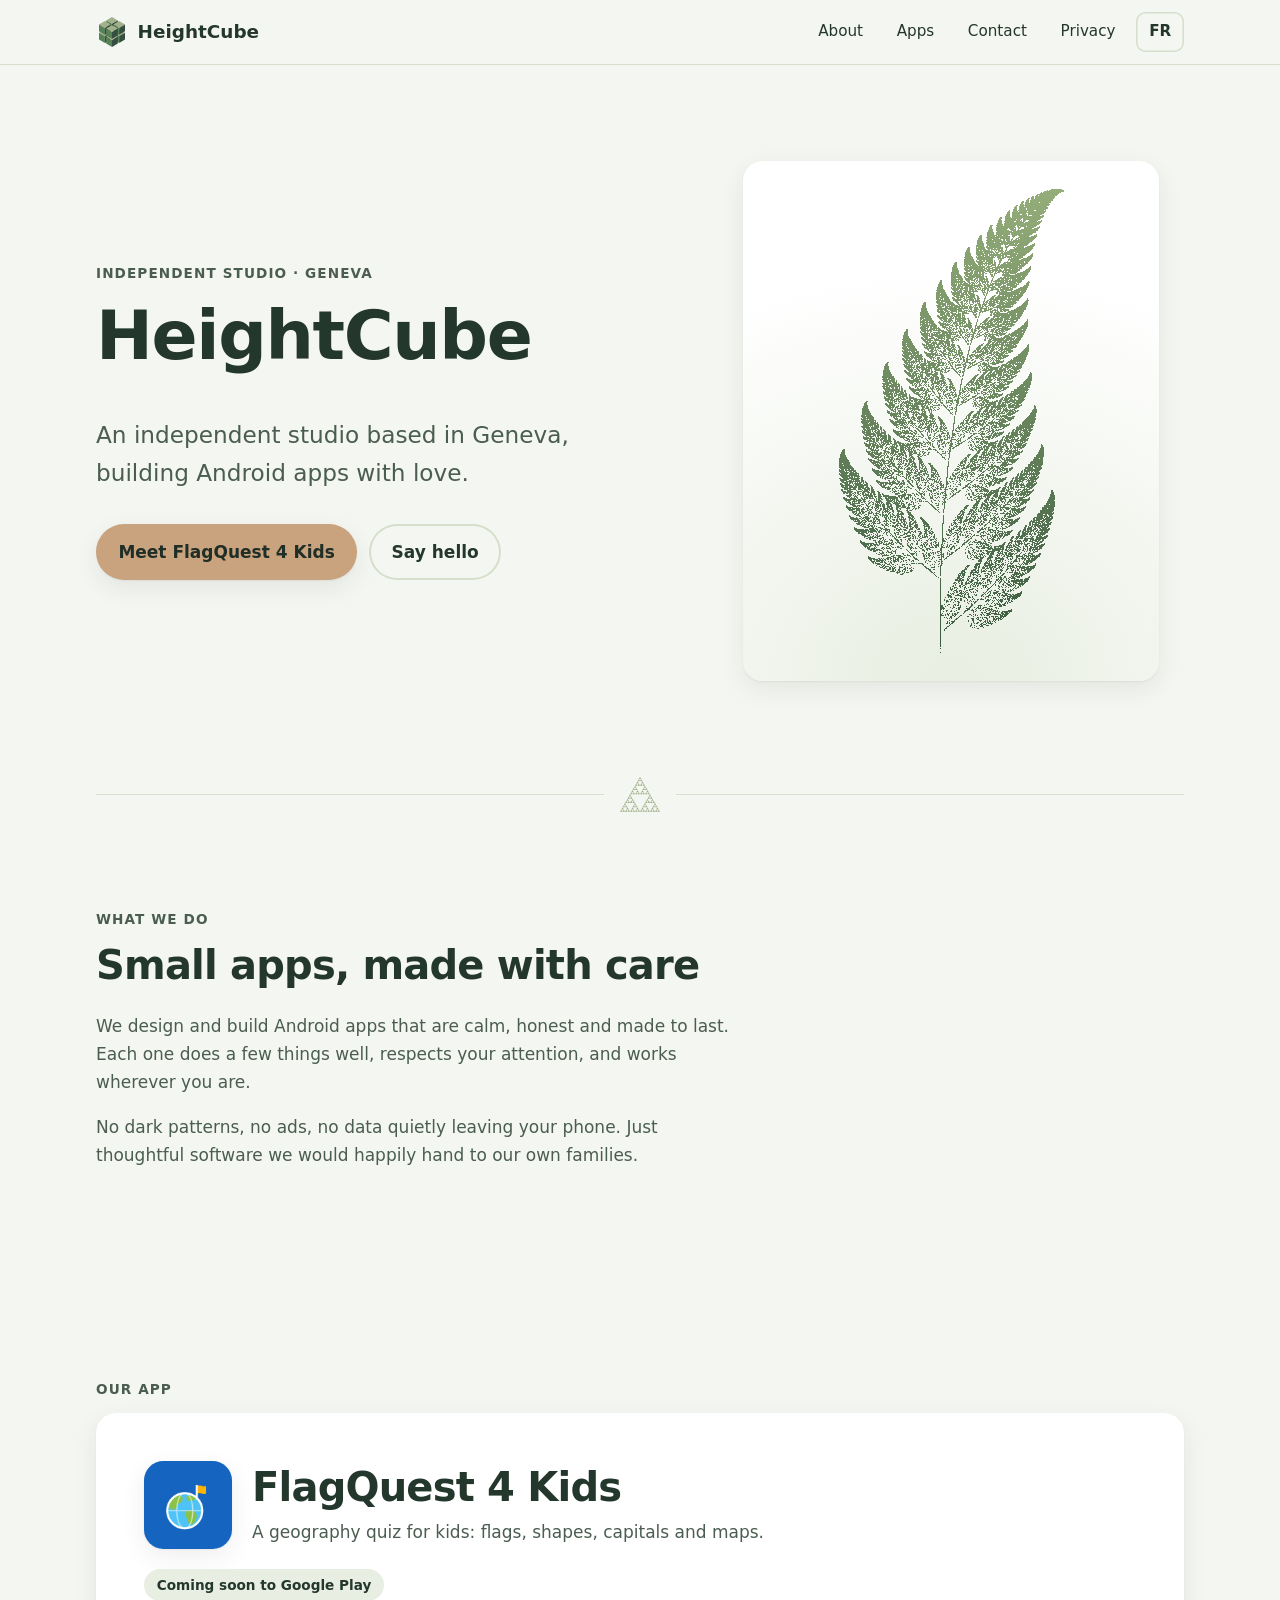
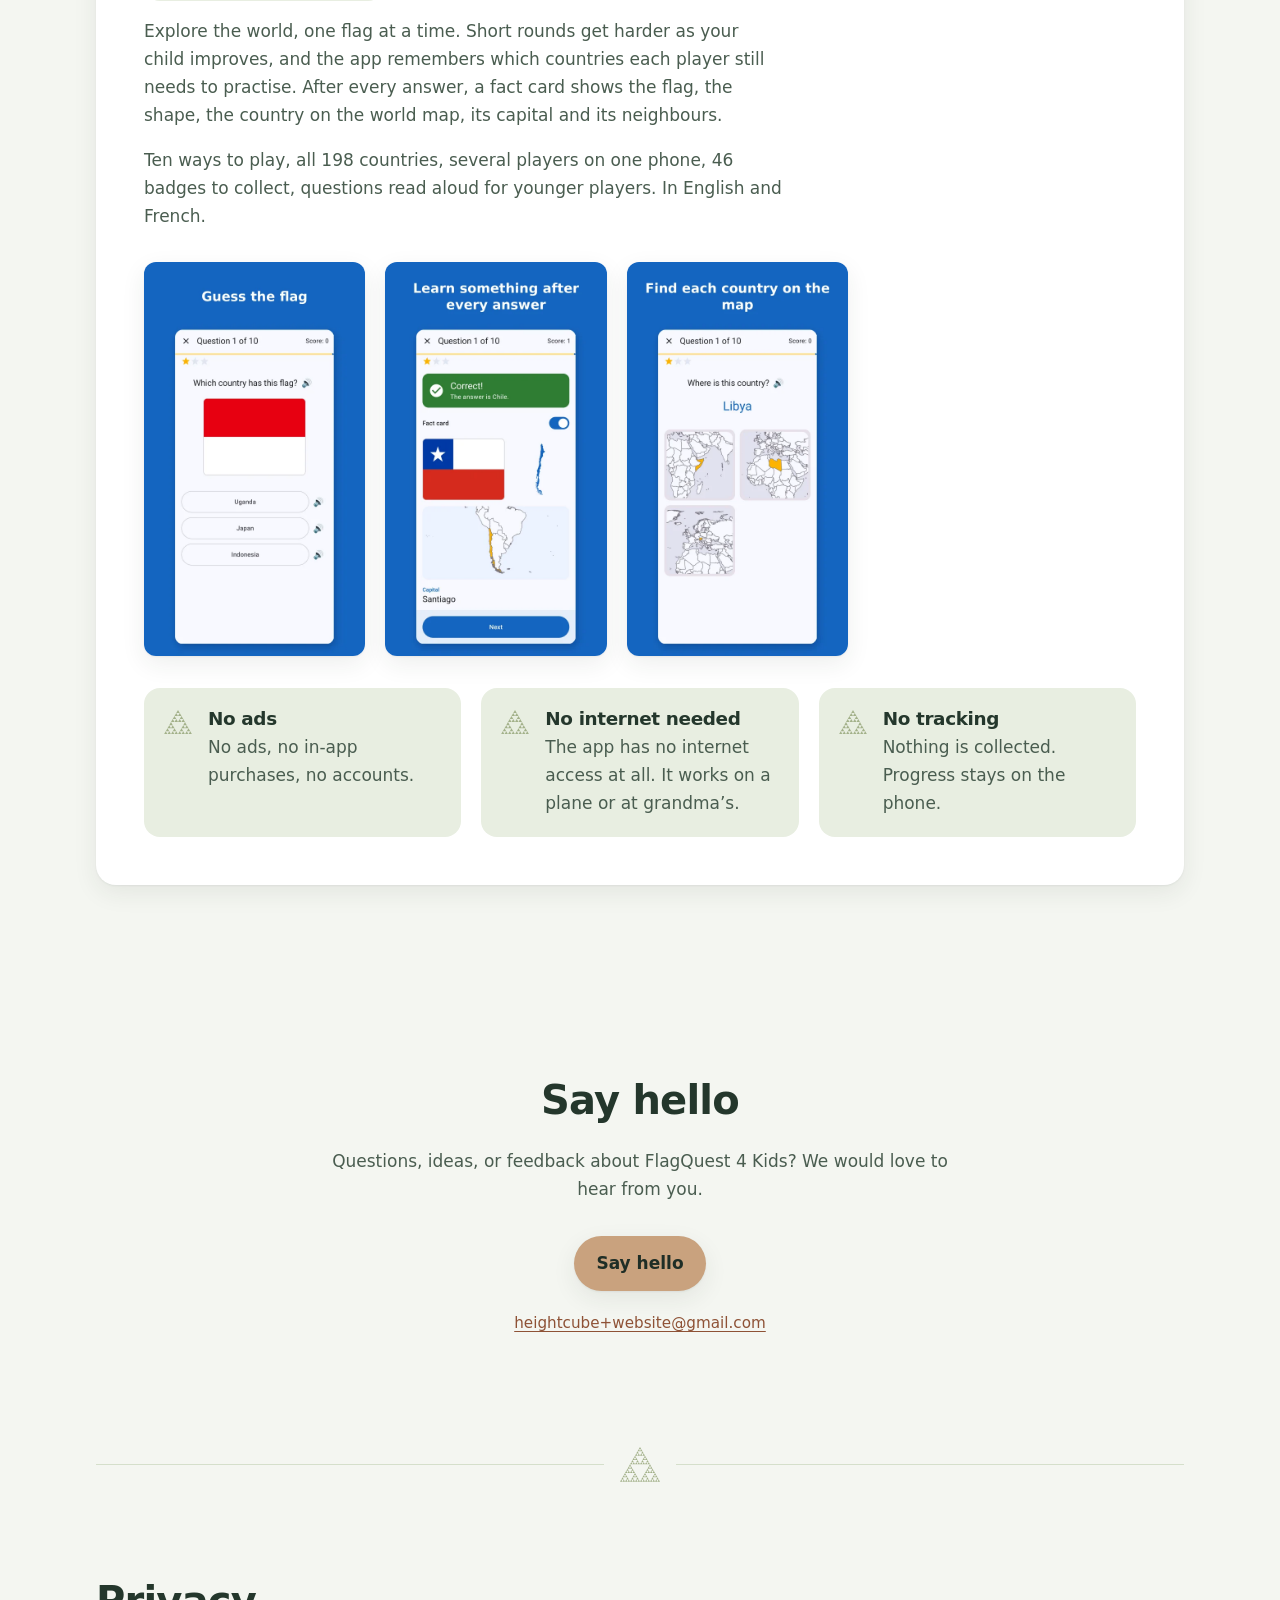
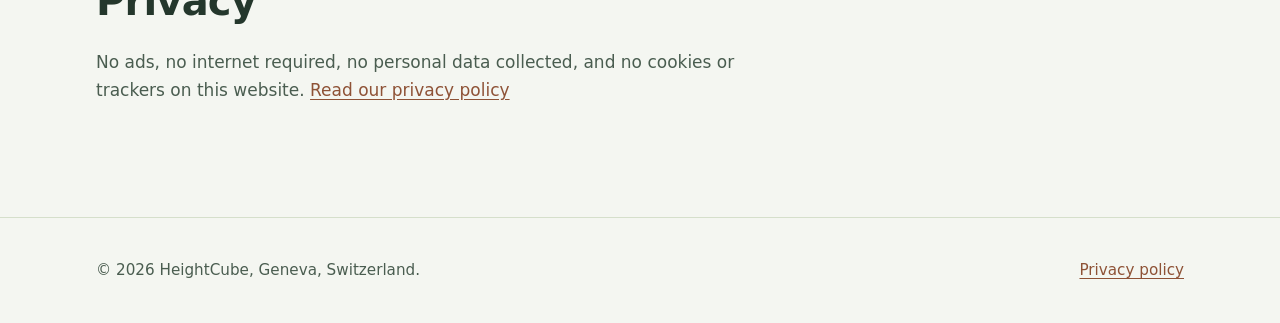
==== index.html @ 89b230fb "Add FlagQuest 4 Kids and a French version of the site - Apps section: FlagQuest 4 Kids card with ico" ====
<!doctype html>
<html lang="en" class="no-js">
<head>
  <meta charset="utf-8">
  <meta name="viewport" content="width=device-width, initial-scale=1">
  <title>HeightCube — Independent Android studio in Geneva</title>
  <meta name="description" content="HeightCube is an independent studio based in Geneva, building Android apps with love. Ad-free, private and offline-friendly.">
  <meta name="referrer" content="no-referrer">
  <meta name="theme-color" content="#f4f6f1" media="(prefers-color-scheme: light)">
  <meta name="theme-color" content="#16211b" media="(prefers-color-scheme: dark)">
  <meta property="og:type" content="website">
  <meta property="og:site_name" content="HeightCube">
  <meta property="og:title" content="HeightCube">
  <meta property="og:description" content="An independent studio based in Geneva, building Android apps with love.">
  <meta property="og:url" content="https://heightcube.github.io/">
  <meta property="og:locale" content="en_US">
  <meta property="og:locale:alternate" content="fr_CH">
  <link rel="canonical" href="https://heightcube.github.io/">
  <link rel="alternate" hreflang="en" href="https://heightcube.github.io/">
  <link rel="alternate" hreflang="fr" href="https://heightcube.github.io/fr/">
  <link rel="alternate" hreflang="x-default" href="https://heightcube.github.io/">
  <link rel="icon" href="favicon.svg" type="image/svg+xml">
  <link rel="stylesheet" href="style.css">
  <script>document.documentElement.className = 'js';</script>
</head>
<body>
  <a class="skip" href="#main">Skip to content</a>

  <!-- Sierpinski triangle building blocks, reused by the decorative SVGs below -->
  <svg width="0" height="0" style="position:absolute" aria-hidden="true" focusable="false">
    <defs>
      <path id="t0" d="M0 .866L.5 0 1 .866z"/>
      <g id="t1"><use href="#t0" transform="matrix(.5 0 0 .5 .25 0)"/><use href="#t0" transform="matrix(.5 0 0 .5 0 .433)"/><use href="#t0" transform="matrix(.5 0 0 .5 .5 .433)"/></g>
      <g id="t2"><use href="#t1" transform="matrix(.5 0 0 .5 .25 0)"/><use href="#t1" transform="matrix(.5 0 0 .5 0 .433)"/><use href="#t1" transform="matrix(.5 0 0 .5 .5 .433)"/></g>
      <g id="t3"><use href="#t2" transform="matrix(.5 0 0 .5 .25 0)"/><use href="#t2" transform="matrix(.5 0 0 .5 0 .433)"/><use href="#t2" transform="matrix(.5 0 0 .5 .5 .433)"/></g>
      <g id="t4"><use href="#t3" transform="matrix(.5 0 0 .5 .25 0)"/><use href="#t3" transform="matrix(.5 0 0 .5 0 .433)"/><use href="#t3" transform="matrix(.5 0 0 .5 .5 .433)"/></g>
      <g id="t5"><use href="#t4" transform="matrix(.5 0 0 .5 .25 0)"/><use href="#t4" transform="matrix(.5 0 0 .5 0 .433)"/><use href="#t4" transform="matrix(.5 0 0 .5 .5 .433)"/></g>
    </defs>
  </svg>

  <header class="site-header">
    <div class="wrap">
      <a class="brand" href="#top" aria-label="HeightCube, back to top">
        <svg class="logo" viewBox="0 0 64 64" aria-hidden="true" focusable="false">
      <path class="t" d="M32 2.0L43.7 8.8L32 15.5L20.3 8.8Z"/>
      <path class="l" d="M20.3 22.3L32 29.0L32 15.5L20.3 8.8Z"/>
      <path class="r" d="M43.7 22.3L32 29.0L32 15.5L43.7 8.8Z"/>
      <path class="t" d="M17.7 26.7L29.4 33.5L17.7 40.2L6 33.5Z"/>
      <path class="l" d="M6 47.0L17.7 53.8L17.7 40.2L6 33.5Z"/>
      <path class="r" d="M29.4 47.0L17.7 53.8L17.7 40.2L29.4 33.5Z"/>
      <path class="t" d="M46.3 26.7L58 33.5L46.3 40.2L34.6 33.5Z"/>
      <path class="l" d="M34.6 47.0L46.3 53.8L46.3 40.2L34.6 33.5Z"/>
      <path class="r" d="M58 47.0L46.3 53.8L46.3 40.2L58 33.5Z"/>
      <path class="t" d="M17.7 10.2L29.4 17.0L17.7 23.8L6 17.0Z"/>
      <path class="l" d="M6 30.5L17.7 37.3L17.7 23.8L6 17.0Z"/>
      <path class="r" d="M29.4 30.5L17.7 37.3L17.7 23.8L29.4 17.0Z"/>
      <path class="t" d="M46.3 10.2L58 17.0L46.3 23.8L34.6 17.0Z"/>
      <path class="l" d="M34.6 30.5L46.3 37.3L46.3 23.8L34.6 17.0Z"/>
      <path class="r" d="M58 30.5L46.3 37.3L46.3 23.8L58 17.0Z"/>
      <path class="t" d="M32 35.0L43.7 41.7L32 48.5L20.3 41.7Z"/>
      <path class="l" d="M20.3 55.2L32 62.0L32 48.5L20.3 41.7Z"/>
      <path class="r" d="M43.7 55.2L32 62.0L32 48.5L43.7 41.7Z"/>
      <path class="t" d="M32 18.5L43.7 25.2L32 32.0L20.3 25.2Z"/>
      <path class="l" d="M20.3 38.8L32 45.5L32 32.0L20.3 25.2Z"/>
      <path class="r" d="M43.7 38.8L32 45.5L32 32.0L43.7 25.2Z"/>
        </svg>
        <span class="brand-name">HeightCube</span>
      </a>
      <nav class="site-nav" aria-label="Main">
        <ul>
          <li class="nav-about"><a href="#about">About</a></li>
          <li><a href="#apps">Apps</a></li>
          <li><a href="#contact">Contact</a></li>
          <li><a href="#privacy">Privacy</a></li>
          <li><a class="lang" href="fr/" hreflang="fr" lang="fr" aria-label="Version française">FR</a></li>
        </ul>
      </nav>
    </div>
  </header>

  <main id="main">
    <section id="top" class="wrap hero" aria-labelledby="hero-title">
      <div>
        <p class="eyebrow">Independent studio · Geneva</p>
        <h1 id="hero-title">HeightCube</h1>
        <p class="lead">An independent studio based in Geneva, building Android apps with love.</p>
        <div class="actions">
          <a class="btn" href="#apps">Meet FlagQuest 4 Kids</a>
          <a class="btn btn-quiet" href="#contact">Say hello</a>
        </div>
      </div>
      <div class="hero-art">
        <canvas id="fern" role="img" aria-label="A Barnsley fern fractal, drawn in shades of sage green"></canvas>
        <svg class="tri-fallback" viewBox="0 0 1 .866" role="img" aria-label="A Sierpinski triangle fractal in sage green"><use class="tri" href="#t5"/></svg>
      </div>
    </section>

    <div class="wrap divider" aria-hidden="true"><svg viewBox="0 0 1 .866"><use class="tri" href="#t4"/></svg></div>

    <section id="about" class="wrap" aria-labelledby="about-title">
      <p class="eyebrow">What we do</p>
      <h2 id="about-title">Small apps, made with care</h2>
      <div class="prose">
        <p>We design and build Android apps that are calm, honest and made to last. Each one does a few things well, respects your attention, and works wherever you are.</p>
        <p>No dark patterns, no ads, no data quietly leaving your phone. Just thoughtful software we would happily hand to our own families.</p>
      </div>
    </section>

    <section id="apps" class="wrap" aria-labelledby="apps-title">
      <p class="eyebrow">Our app</p>
      <div class="card app">
        <div class="app-head">
          <img class="app-icon" src="apps/flagquest/icon.png" width="512" height="512" alt="">
          <div>
            <h2 id="apps-title">FlagQuest 4 Kids</h2>
            <p class="app-tagline">A geography quiz for kids: flags, shapes, capitals and maps.</p>
          </div>
        </div>
        <span class="badge">Coming soon to Google Play</span>
        <div class="prose">
          <p>Explore the world, one flag at a time. Short rounds get harder as your child improves, and the app remembers which countries each player still needs to practise. After every answer, a fact card shows the flag, the shape, the country on the world map, its capital and its neighbours.</p>
          <p>Ten ways to play, all 198 countries, several players on one phone, 46 badges to collect, questions read aloud for younger players. In English and French.</p>
        </div>
        <ul class="shots">
          <li><img src="apps/flagquest/en/question.webp" width="540" height="960" loading="lazy" alt="A flag question: which country has this flag? Three answers to choose from."></li>
          <li><img src="apps/flagquest/en/feedback.webp" width="540" height="960" loading="lazy" alt="After the answer: the flag, the shape and the country highlighted on the world map."></li>
          <li><img src="apps/flagquest/en/map.webp" width="540" height="960" loading="lazy" alt="Find the country on the map: three world maps, pick the one where Libya is highlighted."></li>
        </ul>
        <ul class="points">
          <li>
            <svg viewBox="0 0 1 .866" aria-hidden="true" focusable="false"><use class="tri" href="#t3"/></svg>
            <div><h3>No ads</h3><p>No ads, no in-app purchases, no accounts.</p></div>
          </li>
          <li>
            <svg viewBox="0 0 1 .866" aria-hidden="true" focusable="false"><use class="tri" href="#t3"/></svg>
            <div><h3>No internet needed</h3><p>The app has no internet access at all. It works on a plane or at grandma’s.</p></div>
          </li>
          <li>
            <svg viewBox="0 0 1 .866" aria-hidden="true" focusable="false"><use class="tri" href="#t3"/></svg>
            <div><h3>No tracking</h3><p>Nothing is collected. Progress stays on the phone.</p></div>
          </li>
        </ul>
      </div>
    </section>

    <section id="contact" class="wrap contact" aria-labelledby="contact-title">
      <h2 id="contact-title">Say hello</h2>
      <div class="prose">
        <p>Questions, ideas, or feedback about FlagQuest 4 Kids? We would love to hear from you.</p>
      </div>
      <div class="actions">
        <a class="btn" href="#contact" data-mail>Say hello</a>
      </div>
      <p class="mail-line"><a href="#contact" data-mail data-mail-text>heightcube+website (at) gmail (dot) com</a></p>
    </section>

    <div class="wrap divider" aria-hidden="true"><svg viewBox="0 0 1 .866"><use class="tri" href="#t4"/></svg></div>

    <section id="privacy" class="wrap" aria-labelledby="privacy-title">
      <h2 id="privacy-title">Privacy</h2>
      <div class="prose">
        <p>No ads, no internet required, no personal data collected, and no cookies or trackers on this website. <a href="privacy.html">Read our privacy policy</a></p>
      </div>
    </section>
  </main>

  <footer class="site-footer">
    <div class="wrap">
      <p>© 2026 HeightCube, Geneva, Switzerland.</p>
      <p><a href="privacy.html">Privacy policy</a></p>
    </div>
  </footer>

  <script src="site.js"></script>
</body>
</html>
---- style.css ----
/* HeightCube — one stylesheet, no external resources. */

:root {
  --bg: #f4f6f1;
  --surface: #ffffff;
  --surface-2: #e8eee1;
  --text: #24372c;
  --muted: #4a5d50;
  --line: #d5dfcb;
  --link: #8e5236;
  --btn: #c9a27e;
  --btn-hover: #bc916a;
  --btn-text: #1f2e26;
  --cube-t: #a3b18a;
  --cube-l: #588157;
  --cube-r: #344e41;
  --fern-a: #3a5a40;
  --fern-b: #94ad79;
  --tri: #a3b18a;
  --shadow: 0 1px 2px rgb(36 55 44 / 6%), 0 8px 24px rgb(36 55 44 / 8%);
  --radius: 1.25rem;
  --wrap: 68rem;
  --font: system-ui, -apple-system, "Segoe UI", Roboto, "Helvetica Neue", Arial, "Noto Sans", sans-serif;
  color-scheme: light dark;
}

@media (prefers-color-scheme: dark) {
  :root {
    --bg: #16211b;
    --surface: #1e2c24;
    --surface-2: #24362b;
    --text: #e4ebdf;
    --muted: #b4c2ae;
    --line: #2f4537;
    --link: #dcb894;
    --btn: #c9a27e;
    --btn-hover: #d8b593;
    --btn-text: #16211b;
    --cube-t: #b9c8a2;
    --cube-l: #6f9a6c;
    --cube-r: #3f6150;
    --fern-a: #4e7a55;
    --fern-b: #c3d1ac;
    --tri: #4e7a55;
    --shadow: 0 1px 2px rgb(0 0 0 / 30%), 0 8px 24px rgb(0 0 0 / 25%);
  }
}

*, *::before, *::after { box-sizing: border-box; }

html { -webkit-text-size-adjust: 100%; }
@media (prefers-reduced-motion: no-preference) {
  html { scroll-behavior: smooth; }
}

body {
  margin: 0;
  background: var(--bg);
  color: var(--text);
  font: 1.0625rem/1.65 var(--font);
}

h1, h2, h3 { line-height: 1.15; letter-spacing: -0.02em; margin: 0 0 0.6em; }
h1 { font-size: clamp(2.5rem, 8vw, 4.25rem); font-weight: 750; }
h2 { font-size: clamp(1.75rem, 5vw, 2.5rem); font-weight: 700; }
h3 { font-size: 1.15rem; font-weight: 650; margin-bottom: 0.25em; }
p { margin: 0 0 1em; }

a { color: var(--link); text-underline-offset: 0.2em; }
a:hover { text-decoration-thickness: 2px; }

:focus-visible {
  outline: 3px solid var(--link);
  outline-offset: 3px;
  border-radius: 0.375rem;
}

.wrap { width: min(100% - 2rem, var(--wrap)); margin-inline: auto; }

.skip {
  position: absolute;
  left: 1rem;
  top: -4rem;
  z-index: 10;
  padding: 0.6rem 1rem;
  background: var(--btn);
  color: var(--btn-text);
  border-radius: 0.75rem;
  font-weight: 600;
}
.skip:focus { top: 1rem; }

.visually-hidden {
  position: absolute !important;
  width: 1px; height: 1px;
  overflow: hidden;
  clip: rect(0 0 0 0);
  white-space: nowrap;
}

/* Header */
.site-header {
  position: sticky;
  top: 0;
  z-index: 5;
  background: color-mix(in srgb, var(--bg) 88%, transparent);
  backdrop-filter: blur(10px);
  -webkit-backdrop-filter: blur(10px);
  border-bottom: 1px solid var(--line);
}
.site-header .wrap {
  display: flex;
  align-items: center;
  justify-content: space-between;
  gap: 1rem;
  min-height: 4rem;
}
.brand {
  display: inline-flex;
  align-items: center;
  gap: 0.6rem;
  color: var(--text);
  font-weight: 700;
  font-size: 1.15rem;
  text-decoration: none;
}
.brand-name { display: none; }
@media (min-width: 30em) { .brand-name { display: inline; } }

.logo { width: 2rem; height: 2rem; flex: none; }
.logo .t { fill: var(--cube-t); }
.logo .l { fill: var(--cube-l); }
.logo .r { fill: var(--cube-r); }

.site-nav ul {
  display: flex;
  gap: 0.25rem;
  margin: 0;
  padding: 0;
  list-style: none;
}
.site-nav a {
  display: block;
  padding: 0.4rem 0.55rem;
  border-radius: 0.6rem;
  color: var(--text);
  font-size: 0.95rem;
  text-decoration: none;
}
.site-nav a:hover { background: var(--surface-2); }
/* On phones the About section sits right below the hero, so its link makes room for the others. */
@media (max-width: 29.99em) {
  .site-nav ul { gap: 0.125rem; }
  .site-nav a { padding: 0.4rem 0.45rem; }
  .site-nav .nav-about { display: none; }
}
.site-nav .lang { box-shadow: inset 0 0 0 1.5px var(--line); font-weight: 650; }
@media (min-width: 48em) {
  .site-nav ul { gap: 0.5rem; }
  .site-nav a { padding: 0.45rem 0.8rem; }
}

/* Sections */
main section { padding-block: 4rem; scroll-margin-top: 4.5rem; }
@media (min-width: 48em) { main section { padding-block: 6rem; } }

.eyebrow {
  margin-bottom: 0.75rem;
  color: var(--muted);
  font-size: 0.85rem;
  font-weight: 600;
  letter-spacing: 0.08em;
  text-transform: uppercase;
}
.lead { font-size: clamp(1.2rem, 3vw, 1.45rem); color: var(--muted); max-width: 34ch; }
.prose { max-width: 40rem; }
.prose p, .prose li { color: var(--muted); }

.card {
  background: var(--surface);
  border-radius: var(--radius);
  box-shadow: var(--shadow);
  padding: clamp(1.5rem, 5vw, 3rem);
}

/* Buttons */
.actions { display: flex; flex-wrap: wrap; gap: 0.75rem; margin-top: 2rem; }
.btn {
  display: inline-block;
  padding: 0.85rem 1.4rem;
  border-radius: 999px;
  background: var(--btn);
  color: var(--btn-text);
  font-weight: 650;
  text-decoration: none;
  box-shadow: var(--shadow);
  transition: background-color 0.2s, transform 0.2s;
}
.btn:hover { background: var(--btn-hover); }
.btn-quiet { background: transparent; color: var(--text); box-shadow: inset 0 0 0 2px var(--line); }
.btn-quiet:hover { background: var(--surface-2); }
@media (prefers-reduced-motion: no-preference) {
  .btn:hover { transform: translateY(-1px); }
}

/* Hero */
.hero { display: grid; gap: 2.5rem; align-items: center; }
.hero-art {
  position: relative;
  aspect-ratio: 4 / 5;
  max-width: 26rem;
  width: 100%;
  margin-inline: auto;
  border-radius: var(--radius);
  background: radial-gradient(120% 80% at 50% 100%, var(--surface-2), var(--surface));
  box-shadow: var(--shadow);
  overflow: hidden;
}
.hero-art canvas, .hero-art .tri-fallback { position: absolute; inset: 0; width: 100%; height: 100%; }
.hero-art .tri-fallback { inset: 15%; width: 70%; height: 70%; }
.no-js .hero-art canvas, .js .hero-art .tri-fallback { display: none; }
@media (min-width: 56em) {
  .hero { grid-template-columns: 1.2fr 1fr; gap: 4rem; }
}

/* Sierpinski triangles (decorative) */
.tri { fill: var(--tri); }

.divider {
  display: flex;
  align-items: center;
  gap: 1rem;
  color: var(--line);
}
.divider::before, .divider::after { content: ""; flex: 1; border-top: 1px solid var(--line); }
.divider svg { width: 2.5rem; height: auto; }

/* In the works */
.badge {
  display: inline-block;
  margin-bottom: 1rem;
  padding: 0.3rem 0.8rem;
  border-radius: 999px;
  background: var(--surface-2);
  color: var(--text);
  font-size: 0.85rem;
  font-weight: 650;
}
/* App card */
.app-head { display: flex; align-items: center; gap: 1rem 1.25rem; margin-bottom: 1.25rem; }
.app-head h2 { margin-bottom: 0.2em; }
.app-icon {
  width: clamp(4rem, 14vw, 5.5rem);
  height: auto;
  flex: none;
  border-radius: 22%;
  box-shadow: var(--shadow);
}
.app-tagline { margin: 0; color: var(--muted); }
.shots {
  display: grid;
  grid-template-columns: repeat(3, 1fr);
  gap: clamp(0.5rem, 2vw, 1.25rem);
  max-width: 44rem;
  margin: 2rem 0 0;
  padding: 0;
  list-style: none;
}
.shots img {
  display: block;
  width: 100%;
  height: auto;
  border-radius: 0.75rem;
  box-shadow: var(--shadow);
}

.points {
  display: grid;
  gap: 1.25rem;
  margin: 2rem 0 0;
  padding: 0;
  list-style: none;
}
.points li {
  display: flex;
  gap: 1rem;
  align-items: flex-start;
  padding: 1.25rem;
  border-radius: 1rem;
  background: var(--surface-2);
}
.points svg { width: 1.75rem; height: auto; flex: none; margin-top: 0.15rem; }
.points p { margin: 0; color: var(--muted); }
@media (min-width: 48em) { /* App card */
.app-head { display: flex; align-items: center; gap: 1rem 1.25rem; margin-bottom: 1.25rem; }
.app-head h2 { margin-bottom: 0.2em; }
.app-icon {
  width: clamp(4rem, 14vw, 5.5rem);
  height: auto;
  flex: none;
  border-radius: 22%;
  box-shadow: var(--shadow);
}
.app-tagline { margin: 0; color: var(--muted); }
.shots {
  display: grid;
  grid-template-columns: repeat(3, 1fr);
  gap: clamp(0.5rem, 2vw, 1.25rem);
  max-width: 44rem;
  margin: 2rem 0 0;
  padding: 0;
  list-style: none;
}
.shots img {
  display: block;
  width: 100%;
  height: auto;
  border-radius: 0.75rem;
  box-shadow: var(--shadow);
}

.points { grid-template-columns: repeat(3, 1fr); } }

/* Contact */
.contact { text-align: center; }
.contact .prose { margin-inline: auto; }
.contact .actions { justify-content: center; }
.mail-line { margin-top: 1.25rem; color: var(--muted); font-size: 0.95rem; }

/* Policy page */
.policy { max-width: 44rem; }
.policy h1 { font-size: clamp(2.25rem, 6vw, 3.25rem); }
.policy h2 { font-size: clamp(1.35rem, 4vw, 1.65rem); margin-top: 2.5rem; }
.policy ul { padding-left: 1.25rem; }
.policy li { margin-bottom: 0.5rem; }
.policy li::marker { color: var(--cube-l); }

/* Footer */
.site-footer {
  padding-block: 2.5rem;
  border-top: 1px solid var(--line);
  color: var(--muted);
  font-size: 0.95rem;
}
.site-footer .wrap { display: flex; flex-wrap: wrap; justify-content: space-between; gap: 0.5rem 1.5rem; }
.site-footer p { margin: 0; }
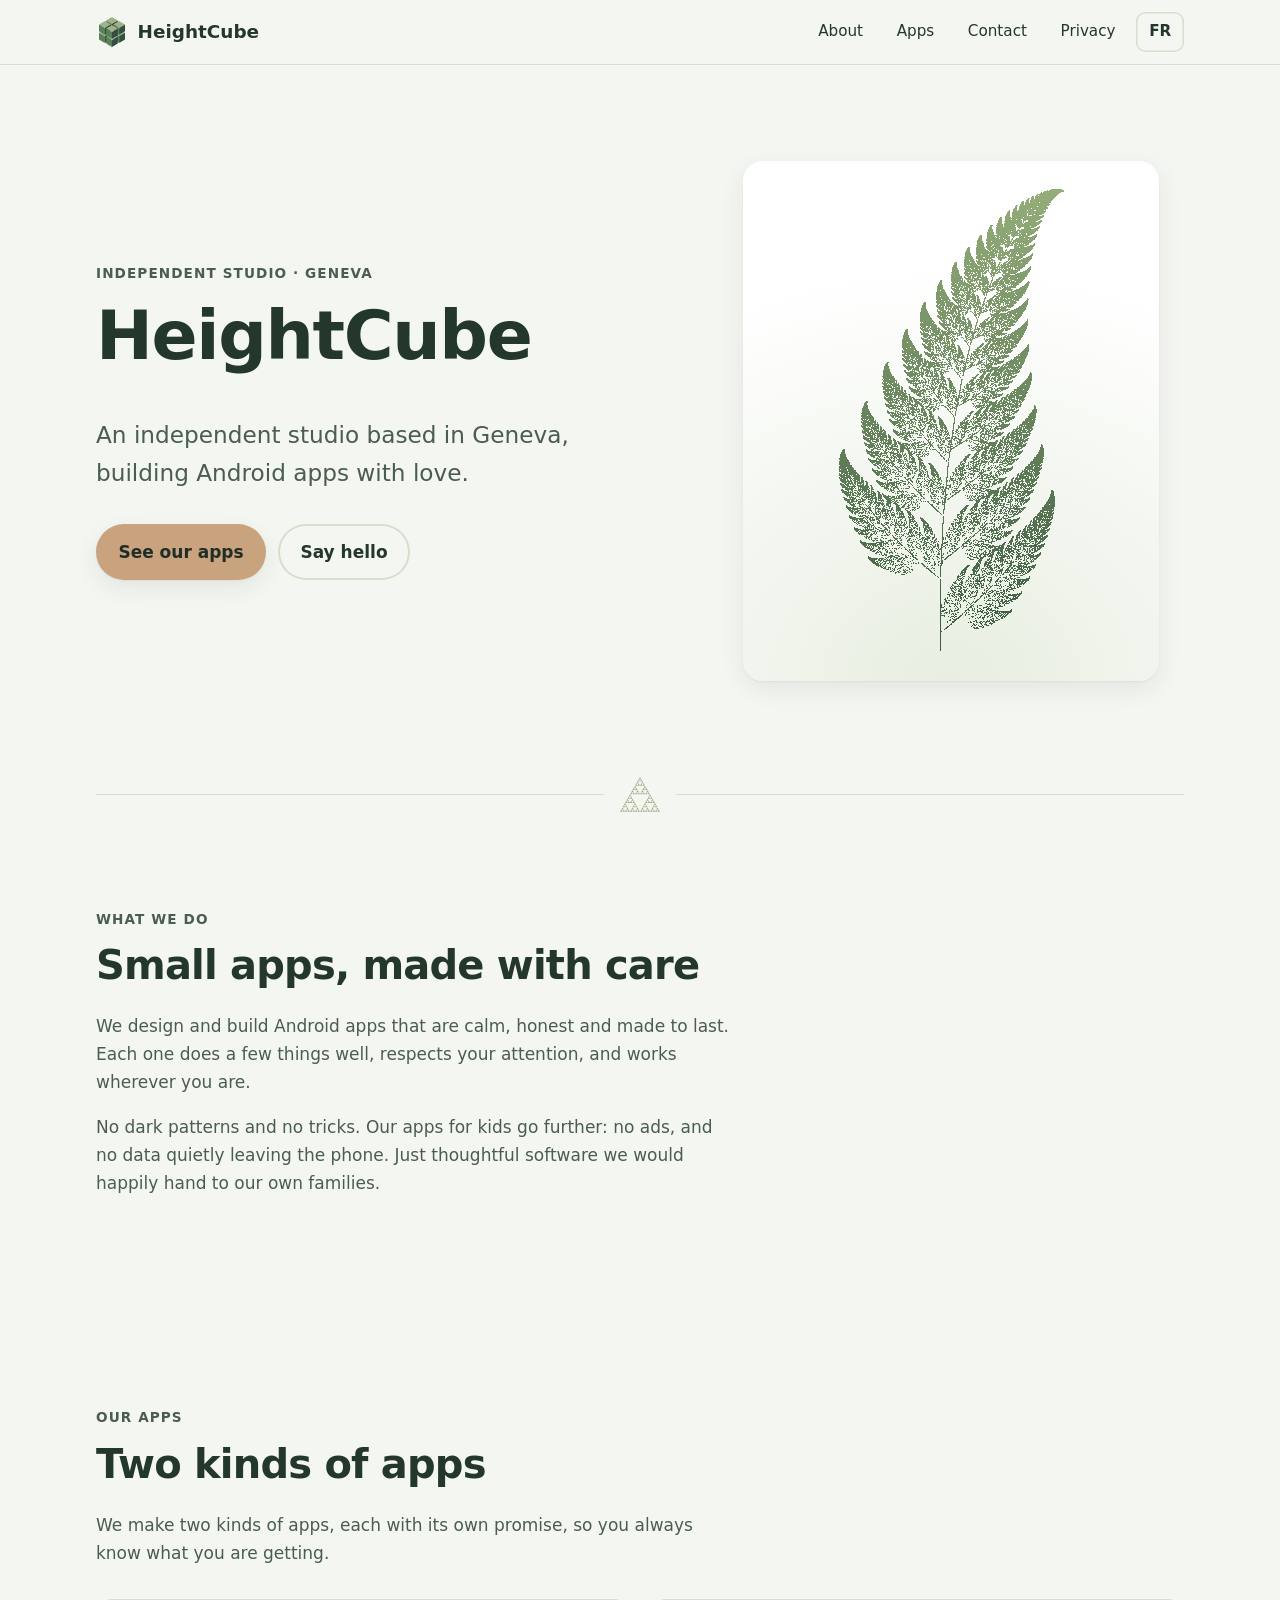
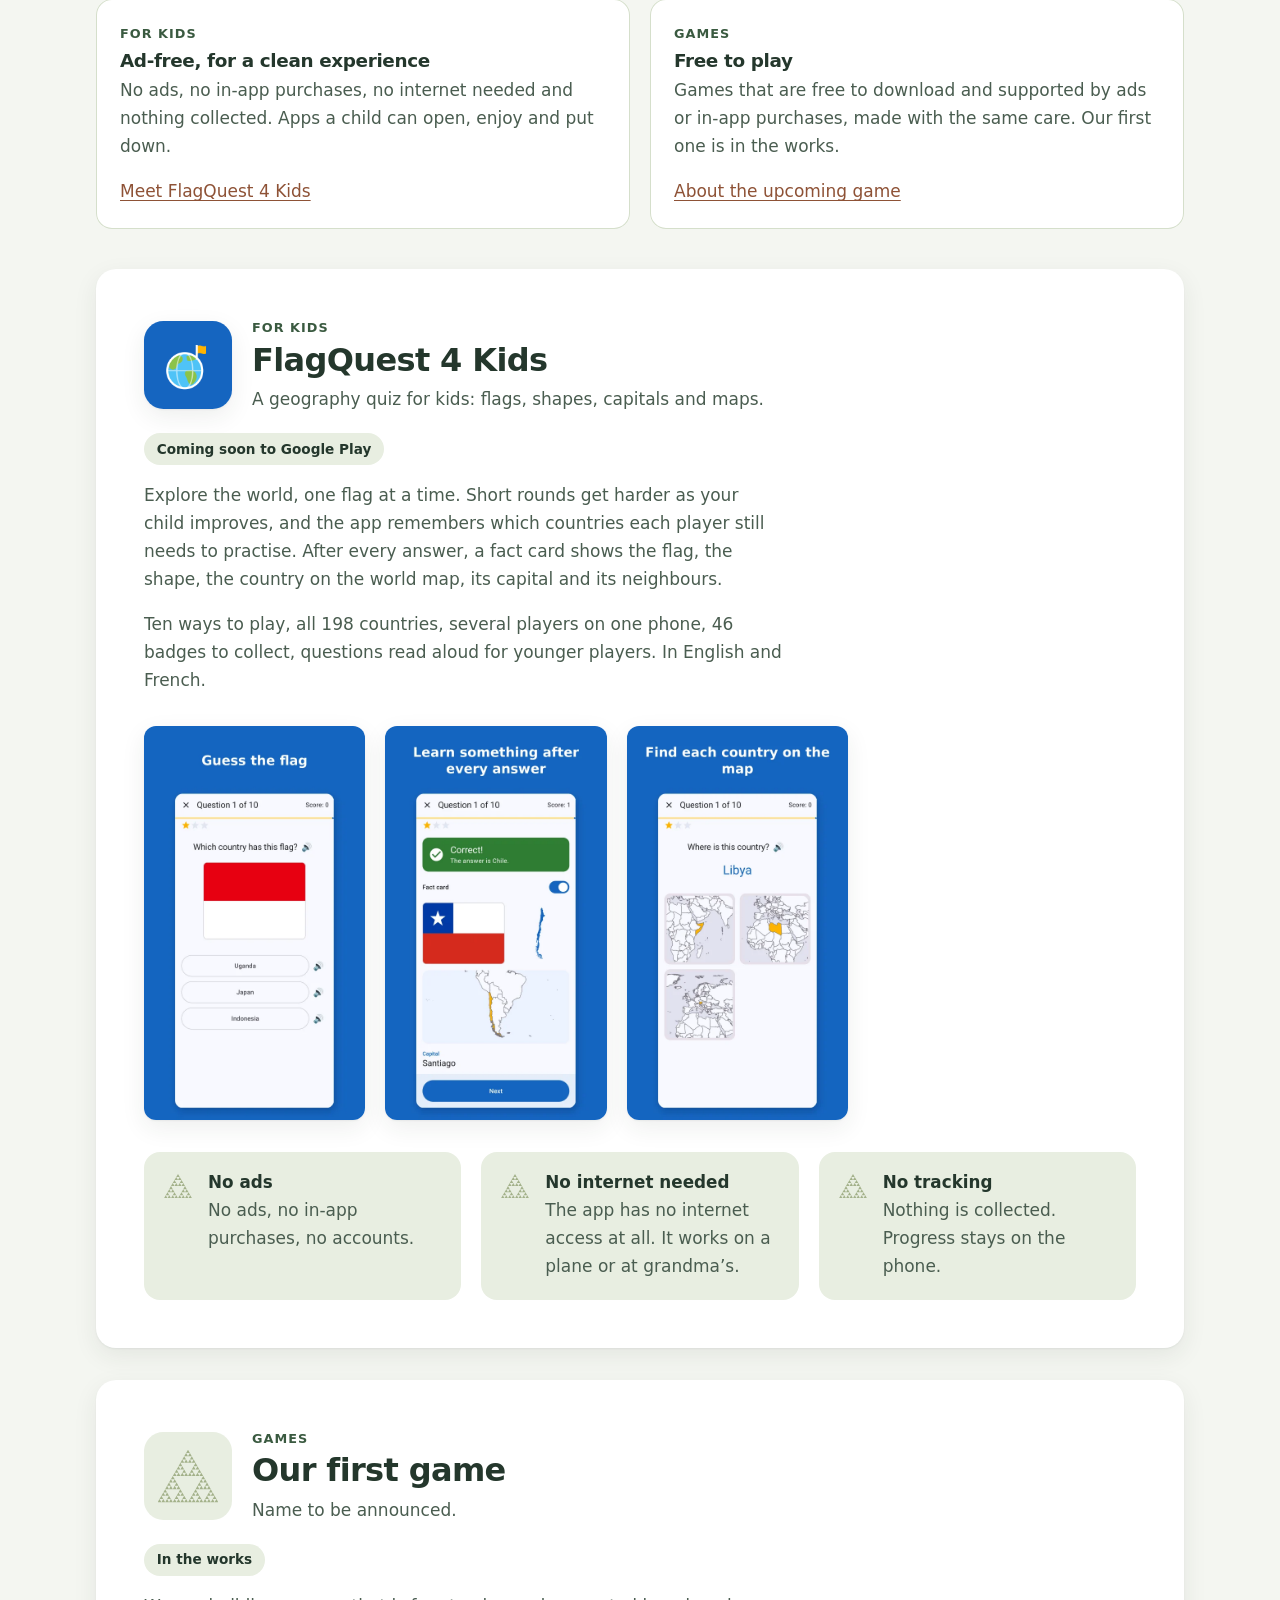
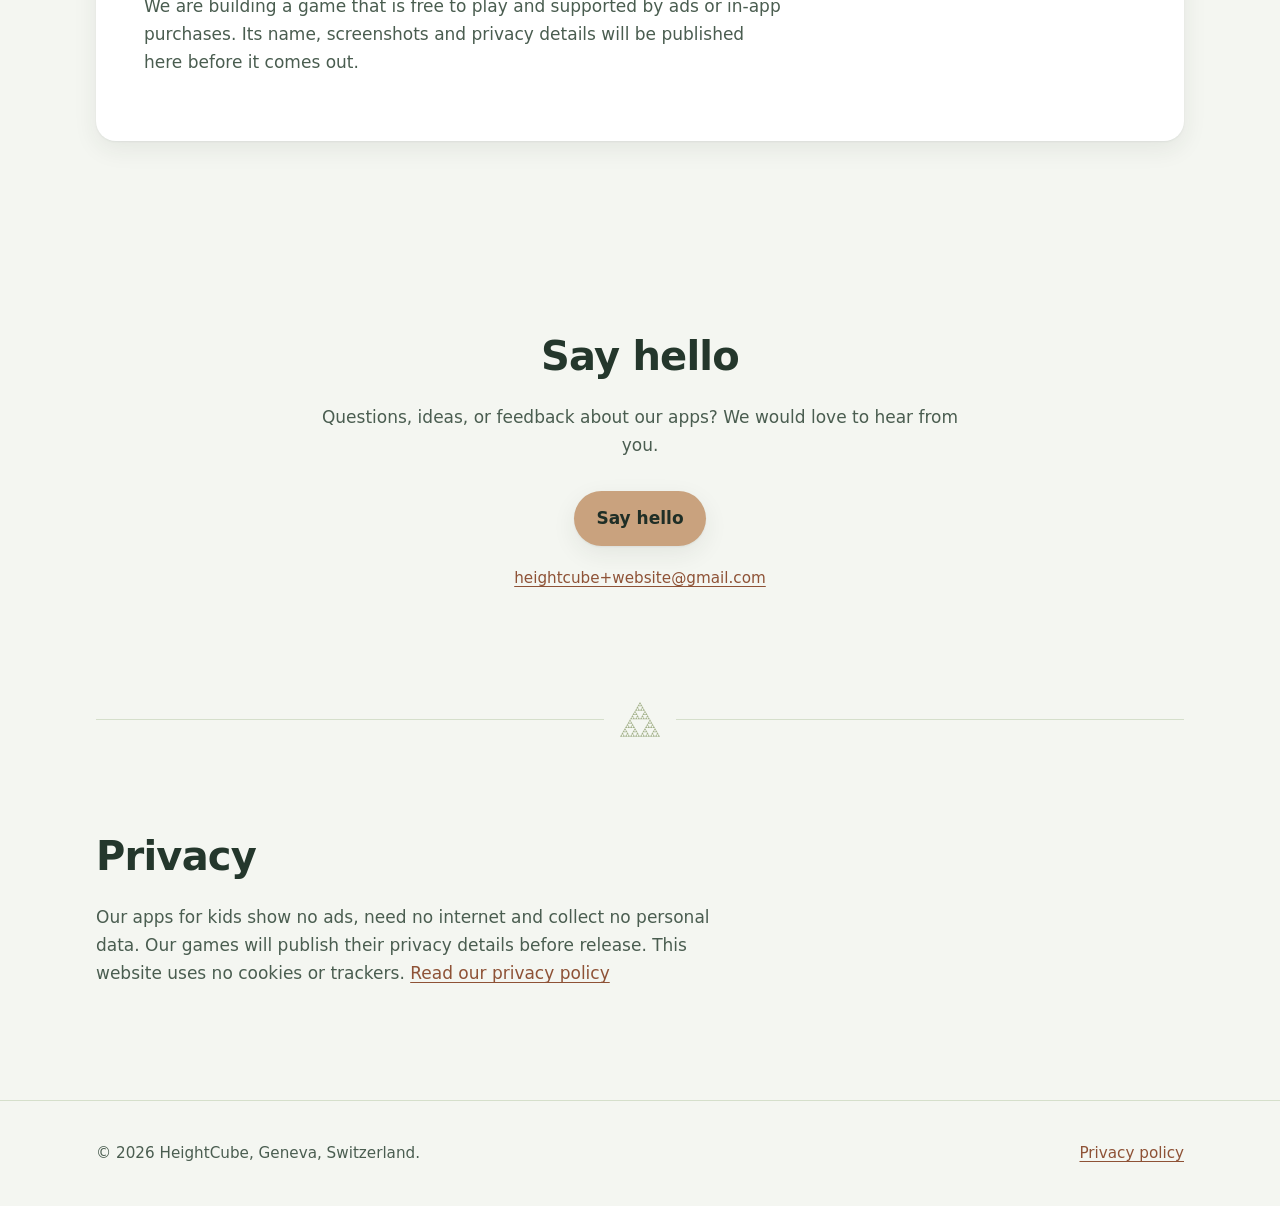
==== commit 0db7059c: "Present two lines of apps: ad-free apps for kids and free-to-play games - Apps section: the two line" ====
--- a/index.html
+++ b/index.html
@@ -4,7 +4,7 @@
   <meta charset="utf-8">
   <meta name="viewport" content="width=device-width, initial-scale=1">
   <title>HeightCube — Independent Android studio in Geneva</title>
-  <meta name="description" content="HeightCube is an independent studio based in Geneva, building Android apps with love. Ad-free, private and offline-friendly.">
+  <meta name="description" content="HeightCube is an independent studio based in Geneva, building Android apps with love: ad-free apps for kids, and free-to-play games.">
   <meta name="referrer" content="no-referrer">
   <meta name="theme-color" content="#f4f6f1" media="(prefers-color-scheme: light)">
   <meta name="theme-color" content="#16211b" media="(prefers-color-scheme: dark)">
@@ -85,7 +85,7 @@
         <h1 id="hero-title">HeightCube</h1>
         <p class="lead">An independent studio based in Geneva, building Android apps with love.</p>
         <div class="actions">
-          <a class="btn" href="#apps">Meet FlagQuest 4 Kids</a>
+          <a class="btn" href="#apps">See our apps</a>
           <a class="btn btn-quiet" href="#contact">Say hello</a>
         </div>
       </div>
@@ -102,17 +102,37 @@
       <h2 id="about-title">Small apps, made with care</h2>
       <div class="prose">
         <p>We design and build Android apps that are calm, honest and made to last. Each one does a few things well, respects your attention, and works wherever you are.</p>
-        <p>No dark patterns, no ads, no data quietly leaving your phone. Just thoughtful software we would happily hand to our own families.</p>
+        <p>No dark patterns and no tricks. Our apps for kids go further: no ads, and no data quietly leaving the phone. Just thoughtful software we would happily hand to our own families.</p>
       </div>
     </section>
 
     <section id="apps" class="wrap" aria-labelledby="apps-title">
-      <p class="eyebrow">Our app</p>
-      <div class="card app">
+      <p class="eyebrow">Our apps</p>
+      <h2 id="apps-title">Two kinds of apps</h2>
+      <div class="prose">
+        <p>We make two kinds of apps, each with its own promise, so you always know what you are getting.</p>
+      </div>
+      <ul class="tiers">
+        <li class="tier">
+          <p class="tier-label">For kids</p>
+          <h3>Ad-free, for a clean experience</h3>
+          <p>No ads, no in-app purchases, no internet needed and nothing collected. Apps a child can open, enjoy and put down.</p>
+          <a href="#kids">Meet FlagQuest 4 Kids</a>
+        </li>
+        <li class="tier">
+          <p class="tier-label">Games</p>
+          <h3>Free to play</h3>
+          <p>Games that are free to download and supported by ads or in-app purchases, made with the same care. Our first one is in the works.</p>
+          <a href="#games">About the upcoming game</a>
+        </li>
+      </ul>
+
+      <article id="kids" class="card app" aria-labelledby="kids-title">
         <div class="app-head">
           <img class="app-icon" src="apps/flagquest/icon.png" width="512" height="512" alt="">
           <div>
-            <h2 id="apps-title">FlagQuest 4 Kids</h2>
+            <p class="tier-label">For kids</p>
+            <h3 id="kids-title">FlagQuest 4 Kids</h3>
             <p class="app-tagline">A geography quiz for kids: flags, shapes, capitals and maps.</p>
           </div>
         </div>
@@ -129,24 +149,39 @@
         <ul class="points">
           <li>
             <svg viewBox="0 0 1 .866" aria-hidden="true" focusable="false"><use class="tri" href="#t3"/></svg>
-            <div><h3>No ads</h3><p>No ads, no in-app purchases, no accounts.</p></div>
+            <div><h4>No ads</h4><p>No ads, no in-app purchases, no accounts.</p></div>
           </li>
           <li>
             <svg viewBox="0 0 1 .866" aria-hidden="true" focusable="false"><use class="tri" href="#t3"/></svg>
-            <div><h3>No internet needed</h3><p>The app has no internet access at all. It works on a plane or at grandma’s.</p></div>
+            <div><h4>No internet needed</h4><p>The app has no internet access at all. It works on a plane or at grandma’s.</p></div>
           </li>
           <li>
             <svg viewBox="0 0 1 .866" aria-hidden="true" focusable="false"><use class="tri" href="#t3"/></svg>
-            <div><h3>No tracking</h3><p>Nothing is collected. Progress stays on the phone.</p></div>
+            <div><h4>No tracking</h4><p>Nothing is collected. Progress stays on the phone.</p></div>
           </li>
         </ul>
-      </div>
+      </article>
+
+      <article id="games" class="card app" aria-labelledby="games-title">
+        <div class="app-head">
+          <svg class="app-icon app-icon-tba" viewBox="0 0 1 .866" aria-hidden="true" focusable="false"><use class="tri" href="#t4"/></svg>
+          <div>
+            <p class="tier-label">Games</p>
+            <h3 id="games-title">Our first game</h3>
+            <p class="app-tagline">Name to be announced.</p>
+          </div>
+        </div>
+        <span class="badge">In the works</span>
+        <div class="prose">
+          <p>We are building a game that is free to play and supported by ads or in-app purchases. Its name, screenshots and privacy details will be published here before it comes out.</p>
+        </div>
+      </article>
     </section>
 
     <section id="contact" class="wrap contact" aria-labelledby="contact-title">
       <h2 id="contact-title">Say hello</h2>
       <div class="prose">
-        <p>Questions, ideas, or feedback about FlagQuest 4 Kids? We would love to hear from you.</p>
+        <p>Questions, ideas, or feedback about our apps? We would love to hear from you.</p>
       </div>
       <div class="actions">
         <a class="btn" href="#contact" data-mail>Say hello</a>
@@ -159,7 +194,7 @@
     <section id="privacy" class="wrap" aria-labelledby="privacy-title">
       <h2 id="privacy-title">Privacy</h2>
       <div class="prose">
-        <p>No ads, no internet required, no personal data collected, and no cookies or trackers on this website. <a href="privacy.html">Read our privacy policy</a></p>
+        <p>Our apps for kids show no ads, need no internet and collect no personal data. Our games will publish their privacy details before release. This website uses no cookies or trackers. <a href="privacy.html">Read our privacy policy</a></p>
       </div>
     </section>
   </main>
--- a/style.css
+++ b/style.css
@@ -8,6 +8,7 @@
   --muted: #4a5d50;
   --line: #d5dfcb;
   --link: #8e5236;
+  --label: #3a5a40;
   --btn: #c9a27e;
   --btn-hover: #bc916a;
   --btn-text: #1f2e26;
@@ -33,6 +34,7 @@
     --muted: #b4c2ae;
     --line: #2f4537;
     --link: #dcb894;
+    --label: #b9c8a2;
     --btn: #c9a27e;
     --btn-hover: #d8b593;
     --btn-text: #16211b;
@@ -246,9 +248,37 @@
   font-size: 0.85rem;
   font-weight: 650;
 }
+/* Apps: the two lines, then one card per app */
+.tiers {
+  display: grid;
+  gap: 1.25rem;
+  margin: 2rem 0 2.5rem;
+  padding: 0;
+  list-style: none;
+}
+@media (min-width: 48em) { .tiers { grid-template-columns: repeat(2, 1fr); } }
+.tier {
+  padding: 1.5rem;
+  border-radius: 1rem;
+  background: var(--surface);
+  box-shadow: inset 0 0 0 1px var(--line);
+}
+.tier p:not(.tier-label) { color: var(--muted); }
+.tier-label {
+  margin-bottom: 0.4rem;
+  color: var(--label);
+  font-size: 0.8rem;
+  font-weight: 700;
+  letter-spacing: 0.08em;
+  text-transform: uppercase;
+}
+.app + .app { margin-top: 2rem; }
+.app-head h3 { font-size: clamp(1.5rem, 4vw, 2rem); font-weight: 700; margin-bottom: 0.2em; }
+.app-head .tier-label { margin-bottom: 0.2rem; }
+h4 { font-size: 1.05rem; font-weight: 650; line-height: 1.2; margin: 0 0 0.25em; }
+
 /* App card */
 .app-head { display: flex; align-items: center; gap: 1rem 1.25rem; margin-bottom: 1.25rem; }
-.app-head h2 { margin-bottom: 0.2em; }
 .app-icon {
   width: clamp(4rem, 14vw, 5.5rem);
   height: auto;
@@ -257,6 +287,7 @@
   box-shadow: var(--shadow);
 }
 .app-tagline { margin: 0; color: var(--muted); }
+.app-icon-tba { aspect-ratio: 1; padding: 0.85rem; background: var(--surface-2); box-shadow: none; }
 .shots {
   display: grid;
   grid-template-columns: repeat(3, 1fr);
@@ -291,35 +322,7 @@
 }
 .points svg { width: 1.75rem; height: auto; flex: none; margin-top: 0.15rem; }
 .points p { margin: 0; color: var(--muted); }
-@media (min-width: 48em) { /* App card */
-.app-head { display: flex; align-items: center; gap: 1rem 1.25rem; margin-bottom: 1.25rem; }
-.app-head h2 { margin-bottom: 0.2em; }
-.app-icon {
-  width: clamp(4rem, 14vw, 5.5rem);
-  height: auto;
-  flex: none;
-  border-radius: 22%;
-  box-shadow: var(--shadow);
-}
-.app-tagline { margin: 0; color: var(--muted); }
-.shots {
-  display: grid;
-  grid-template-columns: repeat(3, 1fr);
-  gap: clamp(0.5rem, 2vw, 1.25rem);
-  max-width: 44rem;
-  margin: 2rem 0 0;
-  padding: 0;
-  list-style: none;
-}
-.shots img {
-  display: block;
-  width: 100%;
-  height: auto;
-  border-radius: 0.75rem;
-  box-shadow: var(--shadow);
-}
-
-.points { grid-template-columns: repeat(3, 1fr); } }
+@media (min-width: 48em) { .points { grid-template-columns: repeat(3, 1fr); } }
 
 /* Contact */
 .contact { text-align: center; }
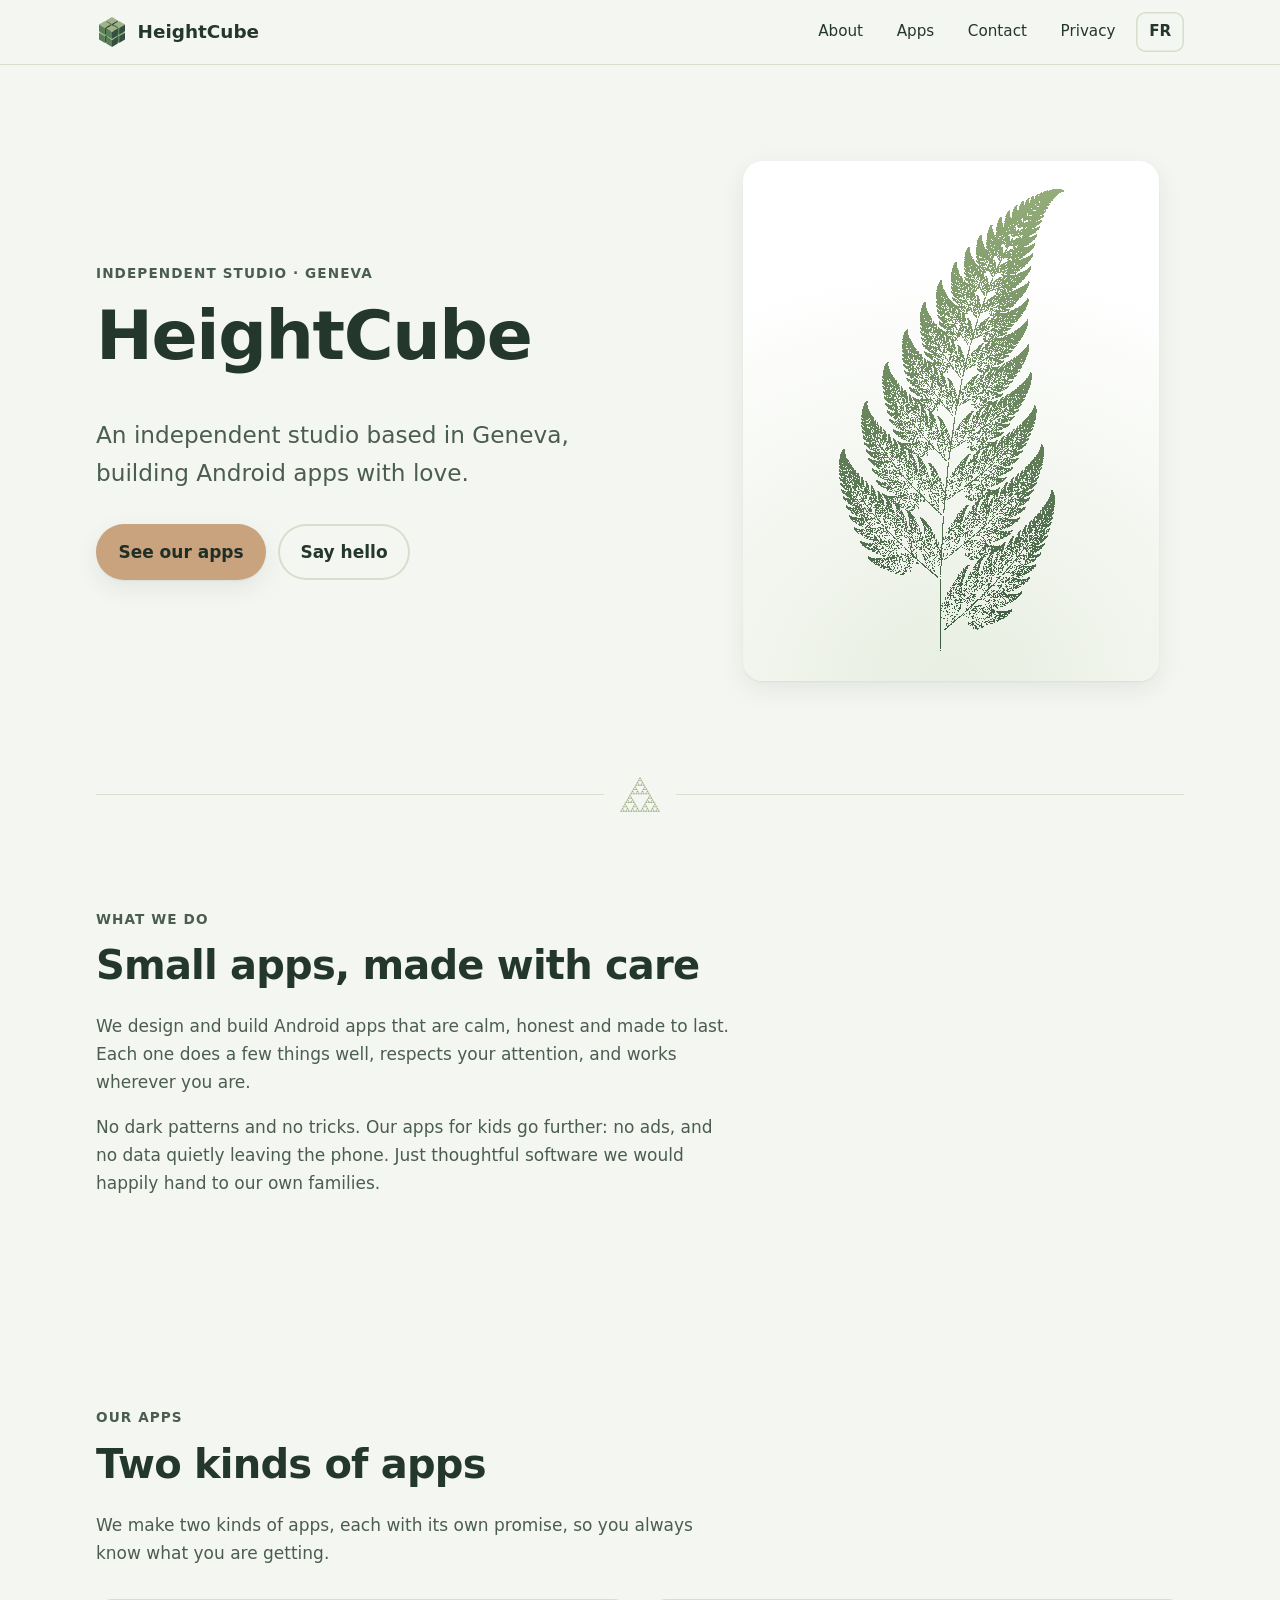
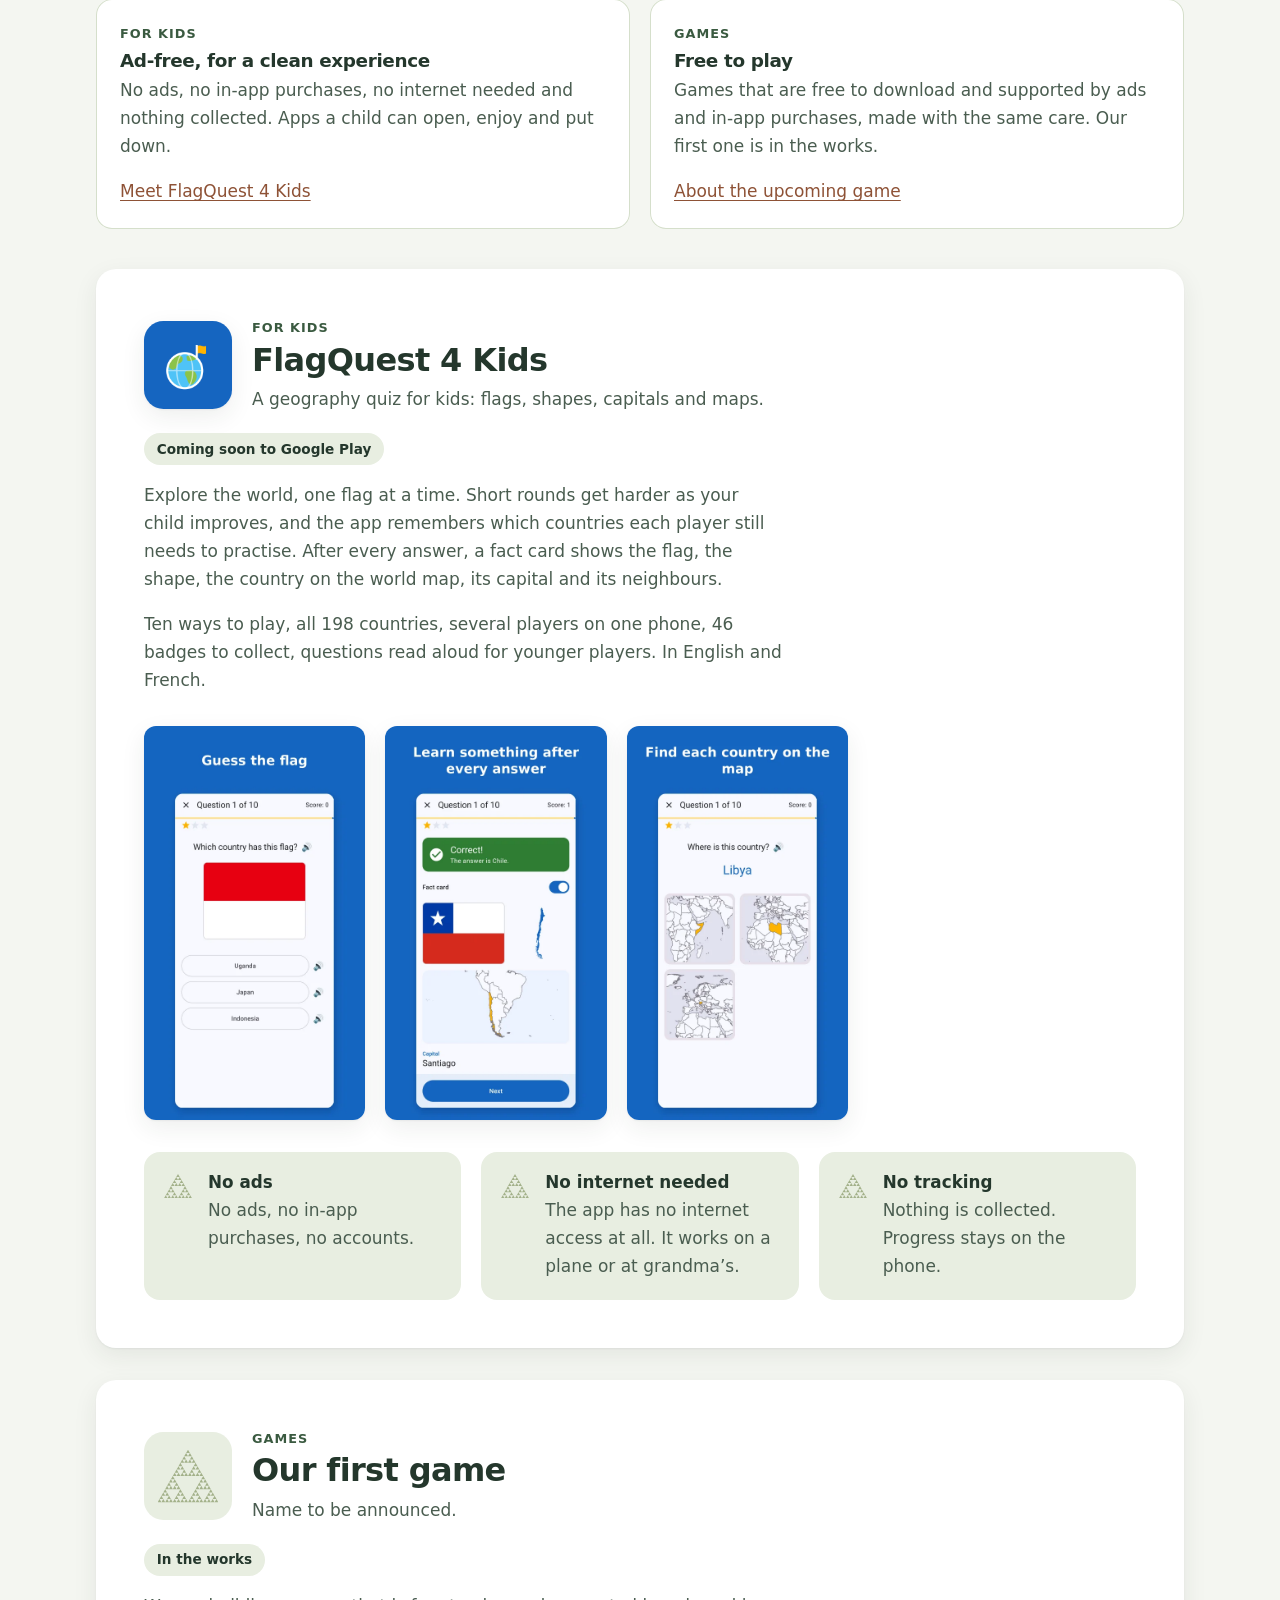
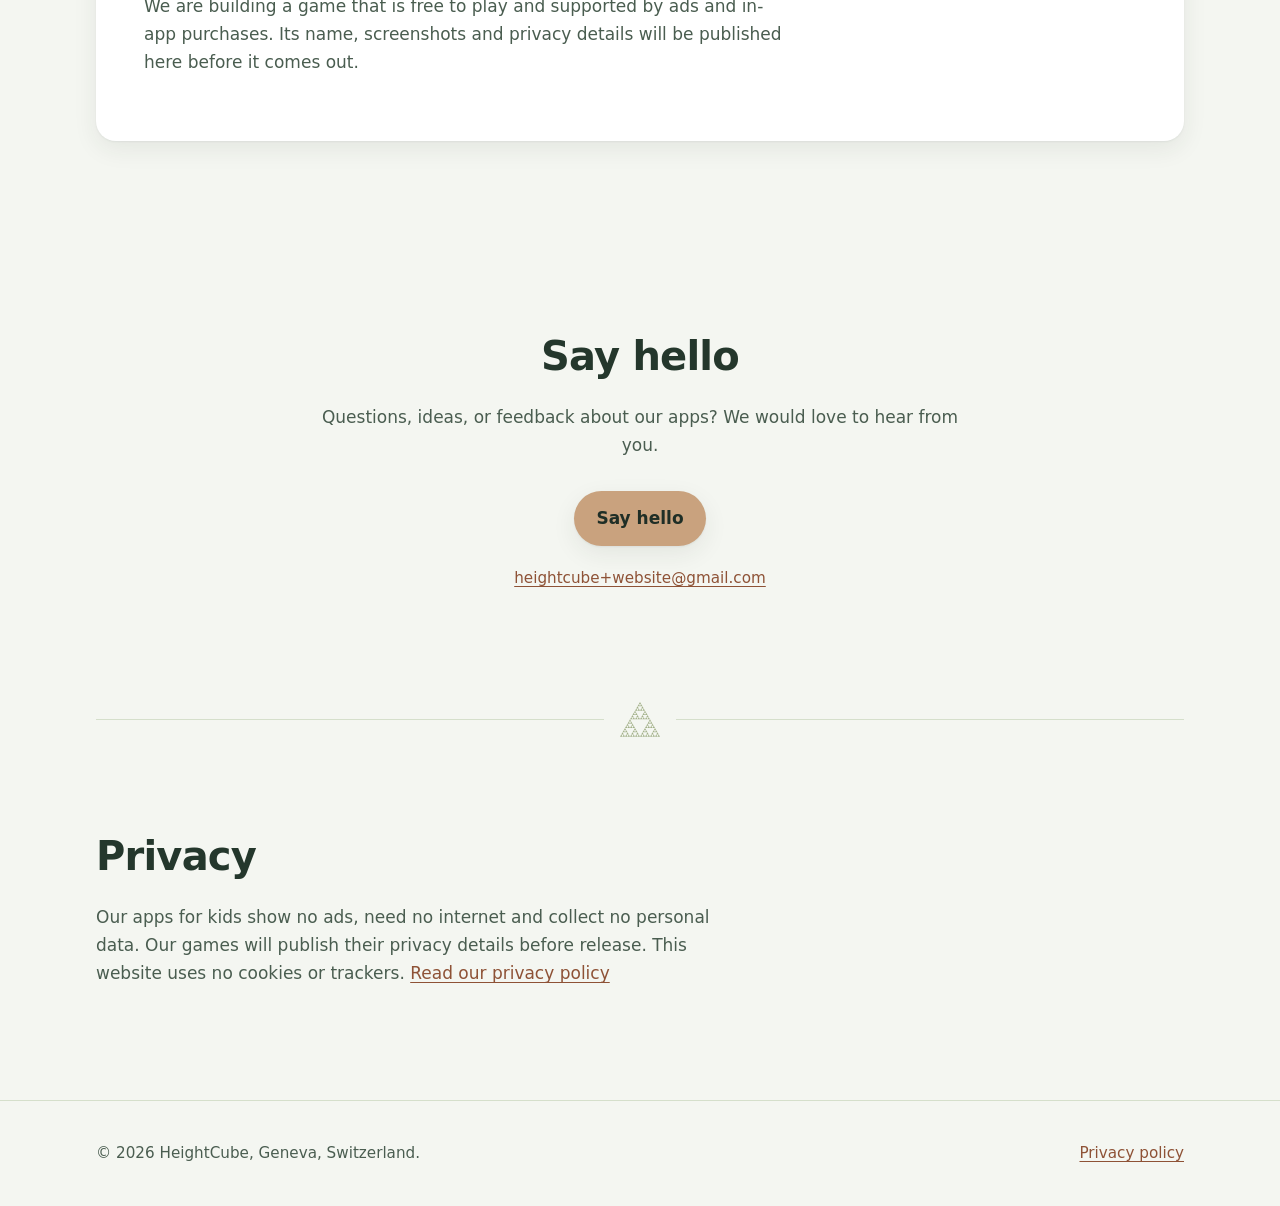
==== commit 185a11a8: "Games are supported by both ads and in-app purchases Co-Authored-By: Claude Opus 5.5 <noreply@anthro" ====
--- a/index.html
+++ b/index.html
@@ -122,7 +122,7 @@
         <li class="tier">
           <p class="tier-label">Games</p>
           <h3>Free to play</h3>
-          <p>Games that are free to download and supported by ads or in-app purchases, made with the same care. Our first one is in the works.</p>
+          <p>Games that are free to download and supported by ads and in-app purchases, made with the same care. Our first one is in the works.</p>
           <a href="#games">About the upcoming game</a>
         </li>
       </ul>
@@ -173,7 +173,7 @@
         </div>
         <span class="badge">In the works</span>
         <div class="prose">
-          <p>We are building a game that is free to play and supported by ads or in-app purchases. Its name, screenshots and privacy details will be published here before it comes out.</p>
+          <p>We are building a game that is free to play and supported by ads and in-app purchases. Its name, screenshots and privacy details will be published here before it comes out.</p>
         </div>
       </article>
     </section>
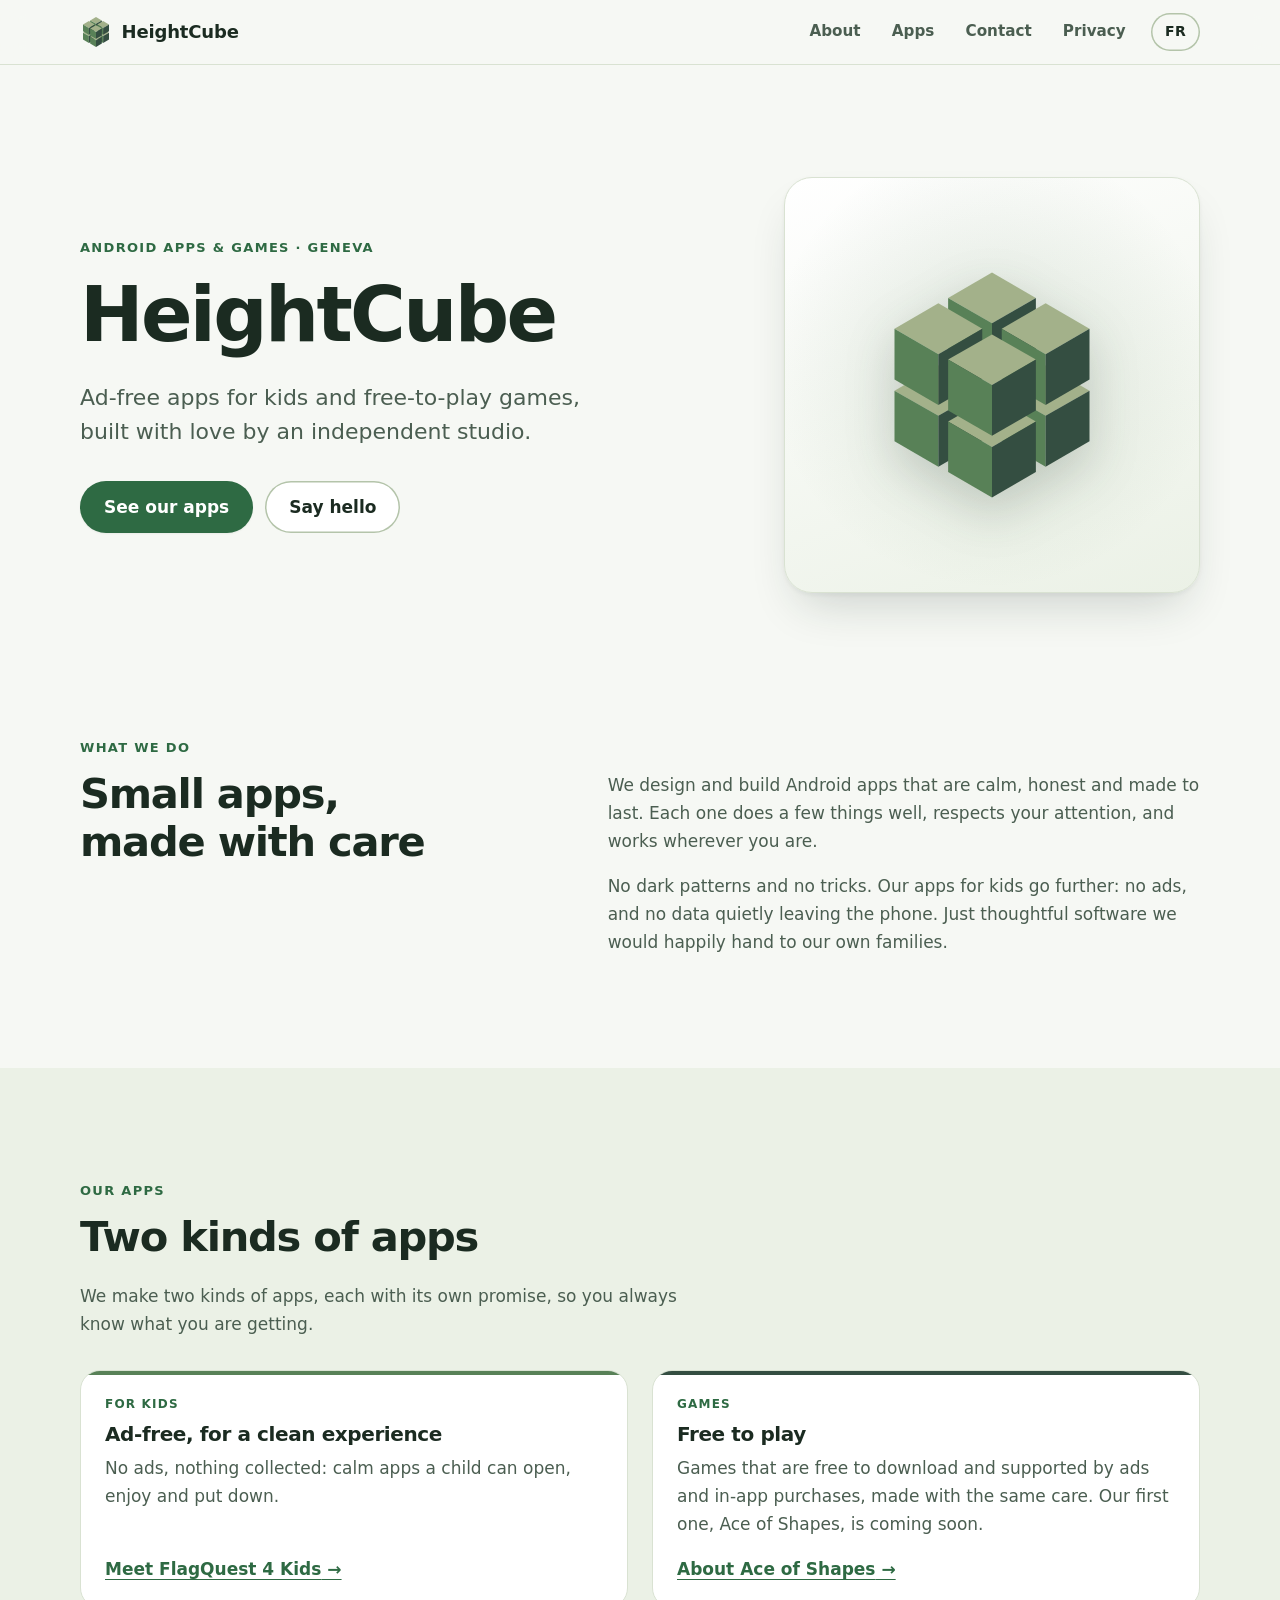
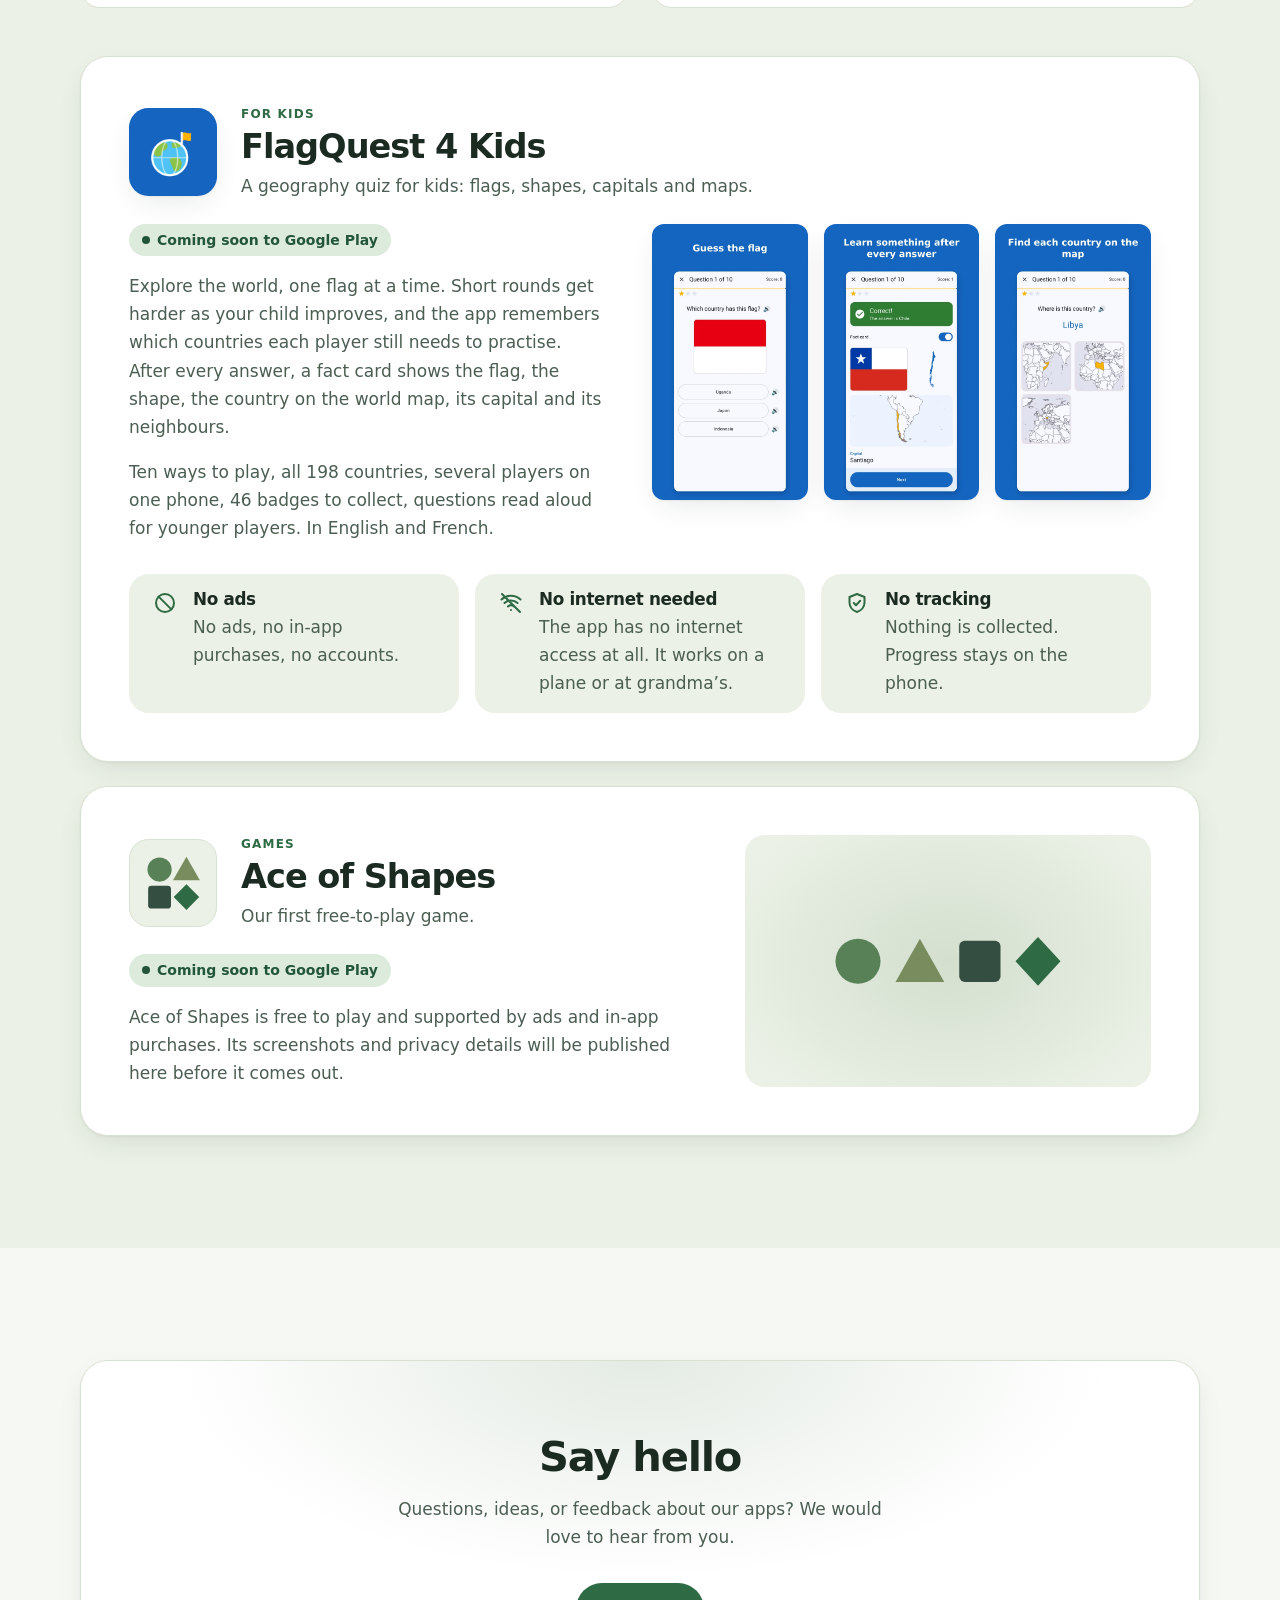
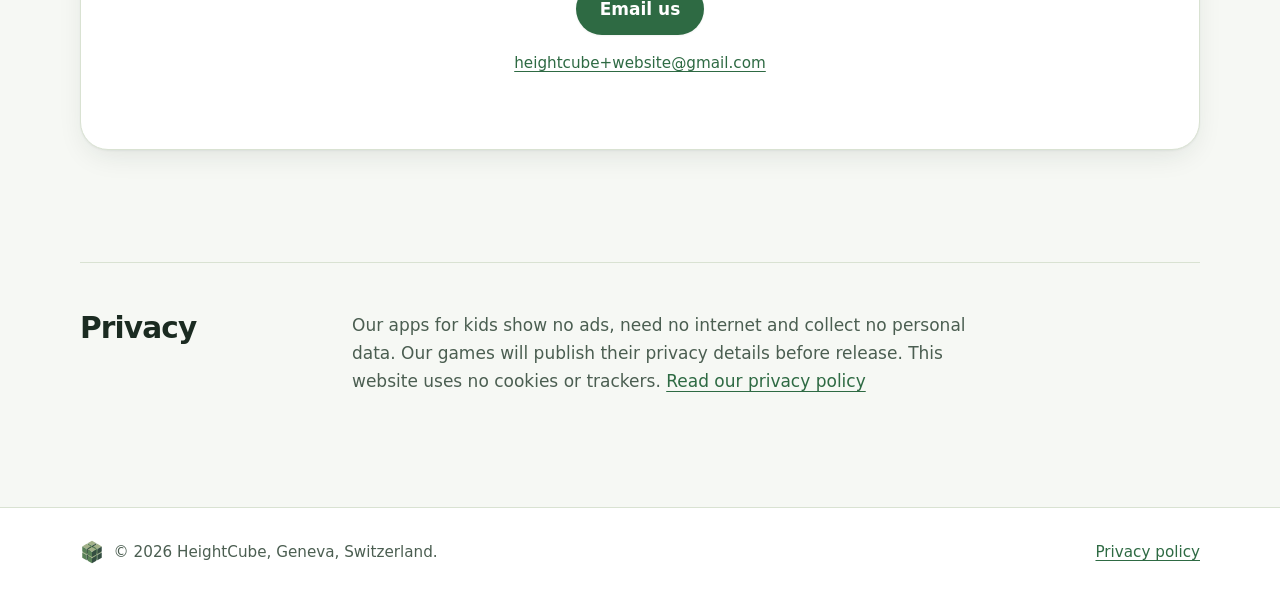
==== commit 248b9684: "Redesign: clean green theme, drop the fractals, announce Ace of Shapes - Remove the Barnsley fern (s" ====
--- a/index.html
+++ b/index.html
@@ -1,13 +1,13 @@
 <!doctype html>
-<html lang="en" class="no-js">
+<html lang="en">
 <head>
   <meta charset="utf-8">
   <meta name="viewport" content="width=device-width, initial-scale=1">
   <title>HeightCube — Independent Android studio in Geneva</title>
   <meta name="description" content="HeightCube is an independent studio based in Geneva, building Android apps with love: ad-free apps for kids, and free-to-play games.">
   <meta name="referrer" content="no-referrer">
-  <meta name="theme-color" content="#f4f6f1" media="(prefers-color-scheme: light)">
-  <meta name="theme-color" content="#16211b" media="(prefers-color-scheme: dark)">
+  <meta name="theme-color" content="#f6f8f4" media="(prefers-color-scheme: light)">
+  <meta name="theme-color" content="#111915" media="(prefers-color-scheme: dark)">
   <meta property="og:type" content="website">
   <meta property="og:site_name" content="HeightCube">
   <meta property="og:title" content="HeightCube">
@@ -21,22 +21,9 @@
   <link rel="alternate" hreflang="x-default" href="https://heightcube.github.io/">
   <link rel="icon" href="favicon.svg" type="image/svg+xml">
   <link rel="stylesheet" href="style.css">
-  <script>document.documentElement.className = 'js';</script>
 </head>
 <body>
   <a class="skip" href="#main">Skip to content</a>
-
-  <!-- Sierpinski triangle building blocks, reused by the decorative SVGs below -->
-  <svg width="0" height="0" style="position:absolute" aria-hidden="true" focusable="false">
-    <defs>
-      <path id="t0" d="M0 .866L.5 0 1 .866z"/>
-      <g id="t1"><use href="#t0" transform="matrix(.5 0 0 .5 .25 0)"/><use href="#t0" transform="matrix(.5 0 0 .5 0 .433)"/><use href="#t0" transform="matrix(.5 0 0 .5 .5 .433)"/></g>
-      <g id="t2"><use href="#t1" transform="matrix(.5 0 0 .5 .25 0)"/><use href="#t1" transform="matrix(.5 0 0 .5 0 .433)"/><use href="#t1" transform="matrix(.5 0 0 .5 .5 .433)"/></g>
-      <g id="t3"><use href="#t2" transform="matrix(.5 0 0 .5 .25 0)"/><use href="#t2" transform="matrix(.5 0 0 .5 0 .433)"/><use href="#t2" transform="matrix(.5 0 0 .5 .5 .433)"/></g>
-      <g id="t4"><use href="#t3" transform="matrix(.5 0 0 .5 .25 0)"/><use href="#t3" transform="matrix(.5 0 0 .5 0 .433)"/><use href="#t3" transform="matrix(.5 0 0 .5 .5 .433)"/></g>
-      <g id="t5"><use href="#t4" transform="matrix(.5 0 0 .5 .25 0)"/><use href="#t4" transform="matrix(.5 0 0 .5 0 .433)"/><use href="#t4" transform="matrix(.5 0 0 .5 .5 .433)"/></g>
-    </defs>
-  </svg>
 
   <header class="site-header">
     <div class="wrap">
@@ -81,49 +68,48 @@
   <main id="main">
     <section id="top" class="wrap hero" aria-labelledby="hero-title">
       <div>
-        <p class="eyebrow">Independent studio · Geneva</p>
+        <p class="eyebrow">Android apps &amp; games · Geneva</p>
         <h1 id="hero-title">HeightCube</h1>
-        <p class="lead">An independent studio based in Geneva, building Android apps with love.</p>
+        <p class="lead">Ad-free apps for kids and free-to-play games, built with love by an independent studio.</p>
         <div class="actions">
           <a class="btn" href="#apps">See our apps</a>
           <a class="btn btn-quiet" href="#contact">Say hello</a>
         </div>
       </div>
       <div class="hero-art">
-        <canvas id="fern" role="img" aria-label="A Barnsley fern fractal, drawn in shades of sage green"></canvas>
-        <svg class="tri-fallback" viewBox="0 0 1 .866" role="img" aria-label="A Sierpinski triangle fractal in sage green"><use class="tri" href="#t5"/></svg>
-      </div>
-    </section>
-
-    <div class="wrap divider" aria-hidden="true"><svg viewBox="0 0 1 .866"><use class="tri" href="#t4"/></svg></div>
-
-    <section id="about" class="wrap" aria-labelledby="about-title">
-      <p class="eyebrow">What we do</p>
-      <h2 id="about-title">Small apps, made with care</h2>
+        <img src="favicon.svg" width="64" height="64" alt="">
+      </div>
+    </section>
+
+    <section id="about" class="wrap split" aria-labelledby="about-title">
+      <div>
+        <p class="eyebrow">What we do</p>
+        <h2 id="about-title">Small apps, made with care</h2>
+      </div>
       <div class="prose">
         <p>We design and build Android apps that are calm, honest and made to last. Each one does a few things well, respects your attention, and works wherever you are.</p>
         <p>No dark patterns and no tricks. Our apps for kids go further: no ads, and no data quietly leaving the phone. Just thoughtful software we would happily hand to our own families.</p>
       </div>
     </section>
 
-    <section id="apps" class="wrap" aria-labelledby="apps-title">
-      <p class="eyebrow">Our apps</p>
-      <h2 id="apps-title">Two kinds of apps</h2>
-      <div class="prose">
+    <section id="apps" class="wrap band" aria-labelledby="apps-title">
+      <div class="section-head">
+        <p class="eyebrow">Our apps</p>
+        <h2 id="apps-title">Two kinds of apps</h2>
         <p>We make two kinds of apps, each with its own promise, so you always know what you are getting.</p>
       </div>
       <ul class="tiers">
         <li class="tier">
           <p class="tier-label">For kids</p>
           <h3>Ad-free, for a clean experience</h3>
-          <p>No ads, no in-app purchases, no internet needed and nothing collected. Apps a child can open, enjoy and put down.</p>
+          <p>No ads, nothing collected: calm apps a child can open, enjoy and put down.</p>
           <a href="#kids">Meet FlagQuest 4 Kids</a>
         </li>
         <li class="tier">
           <p class="tier-label">Games</p>
           <h3>Free to play</h3>
-          <p>Games that are free to download and supported by ads and in-app purchases, made with the same care. Our first one is in the works.</p>
-          <a href="#games">About the upcoming game</a>
+          <p>Games that are free to download and supported by ads and in-app purchases, made with the same care. Our first one, Ace of Shapes, is coming soon.</p>
+          <a href="#games">About Ace of Shapes</a>
         </li>
       </ul>
 
@@ -136,72 +122,93 @@
             <p class="app-tagline">A geography quiz for kids: flags, shapes, capitals and maps.</p>
           </div>
         </div>
-        <span class="badge">Coming soon to Google Play</span>
-        <div class="prose">
-          <p>Explore the world, one flag at a time. Short rounds get harder as your child improves, and the app remembers which countries each player still needs to practise. After every answer, a fact card shows the flag, the shape, the country on the world map, its capital and its neighbours.</p>
-          <p>Ten ways to play, all 198 countries, several players on one phone, 46 badges to collect, questions read aloud for younger players. In English and French.</p>
-        </div>
-        <ul class="shots">
-          <li><img src="apps/flagquest/en/question.webp" width="540" height="960" loading="lazy" alt="A flag question: which country has this flag? Three answers to choose from."></li>
-          <li><img src="apps/flagquest/en/feedback.webp" width="540" height="960" loading="lazy" alt="After the answer: the flag, the shape and the country highlighted on the world map."></li>
-          <li><img src="apps/flagquest/en/map.webp" width="540" height="960" loading="lazy" alt="Find the country on the map: three world maps, pick the one where Libya is highlighted."></li>
-        </ul>
+        <div class="app-body">
+          <div>
+            <span class="badge">Coming soon to Google Play</span>
+            <div class="prose">
+              <p>Explore the world, one flag at a time. Short rounds get harder as your child improves, and the app remembers which countries each player still needs to practise. After every answer, a fact card shows the flag, the shape, the country on the world map, its capital and its neighbours.</p>
+              <p>Ten ways to play, all 198 countries, several players on one phone, 46 badges to collect, questions read aloud for younger players. In English and French.</p>
+            </div>
+          </div>
+          <ul class="shots">
+            <li><img src="apps/flagquest/en/question.webp" width="540" height="960" loading="lazy" alt="A flag question: which country has this flag? Three answers to choose from."></li>
+            <li><img src="apps/flagquest/en/feedback.webp" width="540" height="960" loading="lazy" alt="After the answer: the flag, the shape and the country highlighted on the world map."></li>
+            <li><img src="apps/flagquest/en/map.webp" width="540" height="960" loading="lazy" alt="Find the country on the map: three world maps, pick the one where Libya is highlighted."></li>
+          </ul>
+        </div>
         <ul class="points">
           <li>
-            <svg viewBox="0 0 1 .866" aria-hidden="true" focusable="false"><use class="tri" href="#t3"/></svg>
+            <svg viewBox="0 0 24 24" aria-hidden="true" focusable="false"><circle cx="12" cy="12" r="9"/><path d="M5.6 5.6l12.8 12.8"/></svg>
             <div><h4>No ads</h4><p>No ads, no in-app purchases, no accounts.</p></div>
           </li>
           <li>
-            <svg viewBox="0 0 1 .866" aria-hidden="true" focusable="false"><use class="tri" href="#t3"/></svg>
+            <svg viewBox="0 0 24 24" aria-hidden="true" focusable="false"><path d="M2.5 8.5a14 14 0 0 1 19 0M5.5 12a9.5 9.5 0 0 1 13 0M9 15.5a4.5 4.5 0 0 1 6 0M12 19h.01M3 3l18 18"/></svg>
             <div><h4>No internet needed</h4><p>The app has no internet access at all. It works on a plane or at grandma’s.</p></div>
           </li>
           <li>
-            <svg viewBox="0 0 1 .866" aria-hidden="true" focusable="false"><use class="tri" href="#t3"/></svg>
+            <svg viewBox="0 0 24 24" aria-hidden="true" focusable="false"><path d="M12 3l7.5 3v5.5c0 4.5-3.2 8.2-7.5 9.5-4.3-1.3-7.5-5-7.5-9.5V6z"/><path d="M8.8 12l2.2 2.2 4.2-4.4"/></svg>
             <div><h4>No tracking</h4><p>Nothing is collected. Progress stays on the phone.</p></div>
           </li>
         </ul>
       </article>
 
-      <article id="games" class="card app" aria-labelledby="games-title">
-        <div class="app-head">
-          <svg class="app-icon app-icon-tba" viewBox="0 0 1 .866" aria-hidden="true" focusable="false"><use class="tri" href="#t4"/></svg>
-          <div>
-            <p class="tier-label">Games</p>
-            <h3 id="games-title">Our first game</h3>
-            <p class="app-tagline">Name to be announced.</p>
-          </div>
-        </div>
-        <span class="badge">In the works</span>
+      <article id="games" class="card app teaser" aria-labelledby="games-title">
+        <div class="teaser-main">
+          <div class="app-head">
+            <svg class="app-icon app-icon-shapes" viewBox="0 0 64 64" aria-hidden="true" focusable="false">
+              <circle class="shape-a" cx="22" cy="22" r="9"/>
+              <path class="shape-b" d="M42 12.5l10 17.5H32z"/>
+              <rect class="shape-c" x="13.5" y="34" width="17" height="17" rx="2.5"/>
+              <path class="shape-d" d="M42 33l9.5 9.5L42 52l-9.5-9.5z"/>
+            </svg>
+            <div>
+              <p class="tier-label">Games</p>
+              <h3 id="games-title">Ace of Shapes</h3>
+              <p class="app-tagline">Our first free-to-play game.</p>
+            </div>
+          </div>
+          <span class="badge">Coming soon to Google Play</span>
+          <div class="prose">
+            <p>Ace of Shapes is free to play and supported by ads and in-app purchases. Its screenshots and privacy details will be published here before it comes out.</p>
+          </div>
+        </div>
+        <div class="teaser-art" aria-hidden="true">
+          <svg viewBox="0 0 256 120" focusable="false">
+            <circle class="shape-a" cx="32" cy="60" r="24"/>
+            <path class="shape-b" d="M98 36l26 46H72z"/>
+            <rect class="shape-c" x="140" y="38" width="44" height="44" rx="6"/>
+            <path class="shape-d" d="M224 34l24 26-24 26-24-26z"/>
+          </svg>
+        </div>
+      </article>
+    </section>
+
+    <section id="contact" class="wrap contact" aria-labelledby="contact-title">
+      <div class="card">
+        <h2 id="contact-title">Say hello</h2>
         <div class="prose">
-          <p>We are building a game that is free to play and supported by ads and in-app purchases. Its name, screenshots and privacy details will be published here before it comes out.</p>
-        </div>
-      </article>
-    </section>
-
-    <section id="contact" class="wrap contact" aria-labelledby="contact-title">
-      <h2 id="contact-title">Say hello</h2>
-      <div class="prose">
-        <p>Questions, ideas, or feedback about our apps? We would love to hear from you.</p>
-      </div>
-      <div class="actions">
-        <a class="btn" href="#contact" data-mail>Say hello</a>
-      </div>
-      <p class="mail-line"><a href="#contact" data-mail data-mail-text>heightcube+website (at) gmail (dot) com</a></p>
-    </section>
-
-    <div class="wrap divider" aria-hidden="true"><svg viewBox="0 0 1 .866"><use class="tri" href="#t4"/></svg></div>
-
-    <section id="privacy" class="wrap" aria-labelledby="privacy-title">
-      <h2 id="privacy-title">Privacy</h2>
-      <div class="prose">
-        <p>Our apps for kids show no ads, need no internet and collect no personal data. Our games will publish their privacy details before release. This website uses no cookies or trackers. <a href="privacy.html">Read our privacy policy</a></p>
+          <p>Questions, ideas, or feedback about our apps? We would love to hear from you.</p>
+        </div>
+        <div class="actions">
+          <a class="btn" href="#contact" data-mail>Email us</a>
+        </div>
+        <p class="mail-line"><a href="#contact" data-mail data-mail-text>heightcube+website (at) gmail (dot) com</a></p>
+      </div>
+    </section>
+
+    <section id="privacy" class="wrap privacy-note" aria-labelledby="privacy-title">
+      <div class="wrap-inner">
+        <h2 id="privacy-title">Privacy</h2>
+        <div class="prose">
+          <p>Our apps for kids show no ads, need no internet and collect no personal data. Our games will publish their privacy details before release. This website uses no cookies or trackers. <a href="privacy.html">Read our privacy policy</a></p>
+        </div>
       </div>
     </section>
   </main>
 
   <footer class="site-footer">
     <div class="wrap">
-      <p>© 2026 HeightCube, Geneva, Switzerland.</p>
+      <p class="footer-brand"><img src="favicon.svg" width="24" height="24" alt="">© 2026 HeightCube, Geneva, Switzerland.</p>
       <p><a href="privacy.html">Privacy policy</a></p>
     </div>
   </footer>
--- a/style.css
+++ b/style.css
@@ -1,56 +1,101 @@
 /* HeightCube — one stylesheet, no external resources. */
 
+/* Tokens. Light mode here, dark mode in the block below. Keep text at 4.5:1 or more. */
 :root {
-  --bg: #f4f6f1;
+  /* Surfaces */
+  --bg: #f6f8f4;
   --surface: #ffffff;
-  --surface-2: #e8eee1;
-  --text: #24372c;
-  --muted: #4a5d50;
-  --line: #d5dfcb;
-  --link: #8e5236;
-  --label: #3a5a40;
-  --btn: #c9a27e;
-  --btn-hover: #bc916a;
-  --btn-text: #1f2e26;
+  --surface-2: #ebf1e6;
+  --line: #d9e2d2;
+  --line-strong: #b4c4aa;
+  /* Text */
+  --text: #1b2b21;
+  --muted: #4b5e51;
+  /* Green accent: links, labels, buttons, focus */
+  --accent: #2e6a43;
+  --accent-soft: #dcebdb;
+  --accent-ink: #22553a;
+  --link: #2e6a43;
+  --btn: #2e6a43;
+  --btn-hover: #24583a;
+  --btn-text: #ffffff;
+  --focus: #2e6a43;
+  /* Logo (also in favicon.svg) */
   --cube-t: #a3b18a;
   --cube-l: #588157;
   --cube-r: #344e41;
-  --fern-a: #3a5a40;
-  --fern-b: #94ad79;
-  --tri: #a3b18a;
-  --shadow: 0 1px 2px rgb(36 55 44 / 6%), 0 8px 24px rgb(36 55 44 / 8%);
+  /* Decorative shapes (Ace of Shapes): at least 3:1 on --surface-2 */
+  --shape-a: #588157;
+  --shape-b: #788c5e;
+  --shape-c: #344e41;
+  /* Hero glow */
+  --glow: rgb(88 129 87 / 16%);
+  --shadow-sm: 0 1px 2px rgb(27 43 33 / 6%);
+  --shadow: 0 1px 2px rgb(27 43 33 / 5%), 0 10px 30px -8px rgb(27 43 33 / 12%);
+  --shadow-lg: 0 2px 4px rgb(27 43 33 / 5%), 0 24px 48px -16px rgb(27 43 33 / 20%);
+
+  /* Type */
+  --font: system-ui, -apple-system, "Segoe UI", Roboto, "Helvetica Neue", Arial, "Noto Sans", sans-serif;
+  --fs-sm: 0.875rem;
+  --fs-base: 1.0625rem;
+  --fs-lead: clamp(1.15rem, 2.4vw, 1.375rem);
+  --fs-h3: 1.25rem;
+  --fs-h2: clamp(1.85rem, 4.2vw, 2.6rem);
+  --fs-h1: clamp(2.75rem, 8vw, 4.75rem);
+
+  /* Spacing scale */
+  --s-1: 0.25rem;
+  --s-2: 0.5rem;
+  --s-3: 0.75rem;
+  --s-4: 1rem;
+  --s-5: 1.5rem;
+  --s-6: 2rem;
+  --s-7: 3rem;
+  --s-8: 4.5rem;
+  --s-9: 7rem;
+
+  --radius-sm: 0.75rem;
   --radius: 1.25rem;
-  --wrap: 68rem;
-  --font: system-ui, -apple-system, "Segoe UI", Roboto, "Helvetica Neue", Arial, "Noto Sans", sans-serif;
+  --radius-lg: 1.75rem;
+  --wrap: 70rem;
+  --header-h: 4rem;
   color-scheme: light dark;
 }
 
 @media (prefers-color-scheme: dark) {
   :root {
-    --bg: #16211b;
-    --surface: #1e2c24;
-    --surface-2: #24362b;
-    --text: #e4ebdf;
-    --muted: #b4c2ae;
-    --line: #2f4537;
-    --link: #dcb894;
-    --label: #b9c8a2;
-    --btn: #c9a27e;
-    --btn-hover: #d8b593;
-    --btn-text: #16211b;
+    --bg: #111915;
+    --surface: #18231c;
+    --surface-2: #1f2d24;
+    --line: #2a3b30;
+    --line-strong: #3e5446;
+    --text: #e6ede2;
+    --muted: #b0bfac;
+    --accent: #93d0a0;
+    --accent-soft: #233a2b;
+    --accent-ink: #b9e4c1;
+    --link: #9cd6a9;
+    --btn: #93d0a0;
+    --btn-hover: #acdcb6;
+    --btn-text: #0f1d14;
+    --focus: #9cd6a9;
     --cube-t: #b9c8a2;
     --cube-l: #6f9a6c;
     --cube-r: #3f6150;
-    --fern-a: #4e7a55;
-    --fern-b: #c3d1ac;
-    --tri: #4e7a55;
-    --shadow: 0 1px 2px rgb(0 0 0 / 30%), 0 8px 24px rgb(0 0 0 / 25%);
+    --shape-a: #6f9a6c;
+    --shape-b: #b9c8a2;
+    --shape-c: #5f8a72;
+    --glow: rgb(111 154 108 / 18%);
+    --shadow-sm: 0 1px 2px rgb(0 0 0 / 30%);
+    --shadow: 0 1px 2px rgb(0 0 0 / 30%), 0 10px 30px -8px rgb(0 0 0 / 45%);
+    --shadow-lg: 0 2px 4px rgb(0 0 0 / 30%), 0 24px 48px -16px rgb(0 0 0 / 55%);
   }
 }
 
+/* Base */
 *, *::before, *::after { box-sizing: border-box; }
 
-html { -webkit-text-size-adjust: 100%; }
+html { -webkit-text-size-adjust: 100%; scroll-padding-top: calc(var(--header-h) + var(--s-4)); }
 @media (prefers-reduced-motion: no-preference) {
   html { scroll-behavior: smooth; }
 }
@@ -59,38 +104,46 @@
   margin: 0;
   background: var(--bg);
   color: var(--text);
-  font: 1.0625rem/1.65 var(--font);
-}
-
-h1, h2, h3 { line-height: 1.15; letter-spacing: -0.02em; margin: 0 0 0.6em; }
-h1 { font-size: clamp(2.5rem, 8vw, 4.25rem); font-weight: 750; }
-h2 { font-size: clamp(1.75rem, 5vw, 2.5rem); font-weight: 700; }
-h3 { font-size: 1.15rem; font-weight: 650; margin-bottom: 0.25em; }
+  font: var(--fs-base)/1.65 var(--font);
+  -webkit-font-smoothing: antialiased;
+}
+
+h1, h2, h3, h4 { line-height: 1.15; letter-spacing: -0.02em; margin: 0 0 0.5em; text-wrap: balance; }
+h1 { font-size: var(--fs-h1); font-weight: 780; letter-spacing: -0.035em; }
+h2 { font-size: var(--fs-h2); font-weight: 720; letter-spacing: -0.03em; }
+h3 { font-size: var(--fs-h3); font-weight: 680; }
+h4 { font-size: 1.05rem; font-weight: 650; margin-bottom: 0.25em; }
 p { margin: 0 0 1em; }
-
-a { color: var(--link); text-underline-offset: 0.2em; }
+img, svg { display: block; max-width: 100%; }
+
+a {
+  color: var(--link);
+  text-decoration-thickness: 1px;
+  text-underline-offset: 0.22em;
+}
 a:hover { text-decoration-thickness: 2px; }
 
 :focus-visible {
-  outline: 3px solid var(--link);
+  outline: 3px solid var(--focus);
   outline-offset: 3px;
-  border-radius: 0.375rem;
-}
+}
+a:not([class]):focus-visible { border-radius: 0.25rem; }
 
 .wrap { width: min(100% - 2rem, var(--wrap)); margin-inline: auto; }
+@media (min-width: 48em) { .wrap { width: min(100% - 4rem, var(--wrap)); } }
 
 .skip {
   position: absolute;
-  left: 1rem;
+  left: var(--s-4);
   top: -4rem;
   z-index: 10;
   padding: 0.6rem 1rem;
   background: var(--btn);
   color: var(--btn-text);
-  border-radius: 0.75rem;
-  font-weight: 600;
-}
-.skip:focus { top: 1rem; }
+  border-radius: var(--radius-sm);
+  font-weight: 650;
+}
+.skip:focus { top: var(--s-4); }
 
 .visually-hidden {
   position: absolute !important;
@@ -105,25 +158,29 @@
   position: sticky;
   top: 0;
   z-index: 5;
-  background: color-mix(in srgb, var(--bg) 88%, transparent);
-  backdrop-filter: blur(10px);
-  -webkit-backdrop-filter: blur(10px);
+  background: color-mix(in srgb, var(--bg) 85%, transparent);
+  backdrop-filter: saturate(1.4) blur(12px);
+  -webkit-backdrop-filter: saturate(1.4) blur(12px);
   border-bottom: 1px solid var(--line);
 }
 .site-header .wrap {
   display: flex;
   align-items: center;
   justify-content: space-between;
-  gap: 1rem;
-  min-height: 4rem;
+  gap: var(--s-3);
+  min-height: var(--header-h);
 }
 .brand {
   display: inline-flex;
   align-items: center;
   gap: 0.6rem;
+  padding: var(--s-1);
+  margin-left: calc(-1 * var(--s-1));
+  border-radius: var(--radius-sm);
   color: var(--text);
-  font-weight: 700;
-  font-size: 1.15rem;
+  font-weight: 750;
+  font-size: 1.125rem;
+  letter-spacing: -0.01em;
   text-decoration: none;
 }
 .brand-name { display: none; }
@@ -136,149 +193,212 @@
 
 .site-nav ul {
   display: flex;
-  gap: 0.25rem;
+  align-items: center;
+  gap: 0.125rem;
   margin: 0;
   padding: 0;
   list-style: none;
 }
 .site-nav a {
   display: block;
-  padding: 0.4rem 0.55rem;
-  border-radius: 0.6rem;
+  padding: 0.45rem 0.5rem;
+  border-radius: 999px;
+  color: var(--muted);
+  font-size: 0.95rem;
+  font-weight: 550;
+  white-space: nowrap;
+  text-decoration: none;
+  transition: background-color 0.15s, color 0.15s;
+}
+.site-nav a:hover { background: var(--surface-2); color: var(--text); }
+.site-nav a[aria-current="page"] { color: var(--accent-ink); background: var(--accent-soft); }
+.site-nav .lang {
+  min-width: 2.5rem;
+  text-align: center;
   color: var(--text);
-  font-size: 0.95rem;
-  text-decoration: none;
-}
-.site-nav a:hover { background: var(--surface-2); }
+  font-weight: 700;
+  font-size: var(--fs-sm);
+  letter-spacing: 0.04em;
+  box-shadow: inset 0 0 0 1.5px var(--line-strong);
+}
 /* On phones the About section sits right below the hero, so its link makes room for the others. */
 @media (max-width: 29.99em) {
-  .site-nav ul { gap: 0.125rem; }
-  .site-nav a { padding: 0.4rem 0.45rem; }
+  /* Narrow phones: if the links do not fit on one row, they wrap onto a second one. */
+  .site-header .wrap { padding-block: var(--s-2); }
+  .site-nav { min-width: 0; }
+  .site-nav ul { flex-wrap: wrap; justify-content: flex-end; row-gap: var(--s-1); }
+  .site-nav a { padding: 0.4rem 0.3rem; font-size: 0.875rem; }
+  .site-nav .lang { min-width: 2.1rem; }
   .site-nav .nav-about { display: none; }
 }
-.site-nav .lang { box-shadow: inset 0 0 0 1.5px var(--line); font-weight: 650; }
 @media (min-width: 48em) {
-  .site-nav ul { gap: 0.5rem; }
-  .site-nav a { padding: 0.45rem 0.8rem; }
+  .site-nav ul { gap: 0.25rem; }
+  .site-nav a { padding: 0.45rem 0.85rem; }
+  .site-nav .lang { margin-left: var(--s-2); }
+  .site-nav li:has(.lang) + li .lang { margin-left: 0; }
 }
 
 /* Sections */
-main section { padding-block: 4rem; scroll-margin-top: 4.5rem; }
-@media (min-width: 48em) { main section { padding-block: 6rem; } }
+main section { padding-block: var(--s-8); scroll-margin-top: var(--header-h); }
+@media (min-width: 48em) { main section { padding-block: var(--s-9); } }
 
 .eyebrow {
-  margin-bottom: 0.75rem;
-  color: var(--muted);
-  font-size: 0.85rem;
-  font-weight: 600;
-  letter-spacing: 0.08em;
+  margin-bottom: var(--s-3);
+  color: var(--accent);
+  font-size: 0.8125rem;
+  font-weight: 700;
+  letter-spacing: 0.1em;
   text-transform: uppercase;
 }
-.lead { font-size: clamp(1.2rem, 3vw, 1.45rem); color: var(--muted); max-width: 34ch; }
+.lead { font-size: var(--fs-lead); line-height: 1.55; color: var(--muted); max-width: 36ch; }
 .prose { max-width: 40rem; }
 .prose p, .prose li { color: var(--muted); }
+.prose p:last-child { margin-bottom: 0; }
+
+.section-head { max-width: 40rem; margin-bottom: var(--s-6); }
+.section-head p:not(.eyebrow) { color: var(--muted); }
+
+/* Full-width tinted band behind a section */
+.band {
+  background: var(--surface-2);
+  box-shadow: 0 0 0 100vmax var(--surface-2);
+  clip-path: inset(0 -100vmax);
+}
 
 .card {
   background: var(--surface);
-  border-radius: var(--radius);
+  border: 1px solid var(--line);
+  border-radius: var(--radius-lg);
   box-shadow: var(--shadow);
-  padding: clamp(1.5rem, 5vw, 3rem);
+  padding: clamp(1.25rem, 5vw, 3rem);
 }
 
 /* Buttons */
-.actions { display: flex; flex-wrap: wrap; gap: 0.75rem; margin-top: 2rem; }
+.actions { display: flex; flex-wrap: wrap; gap: var(--s-3); margin-top: var(--s-6); }
 .btn {
-  display: inline-block;
-  padding: 0.85rem 1.4rem;
+  display: inline-flex;
+  align-items: center;
+  justify-content: center;
+  min-height: 3rem;
+  padding: 0.75rem 1.5rem;
   border-radius: 999px;
   background: var(--btn);
   color: var(--btn-text);
   font-weight: 650;
   text-decoration: none;
-  box-shadow: var(--shadow);
-  transition: background-color 0.2s, transform 0.2s;
-}
-.btn:hover { background: var(--btn-hover); }
-.btn-quiet { background: transparent; color: var(--text); box-shadow: inset 0 0 0 2px var(--line); }
-.btn-quiet:hover { background: var(--surface-2); }
+  box-shadow: var(--shadow-sm);
+  transition: background-color 0.2s, box-shadow 0.2s, transform 0.2s;
+}
+.btn:hover { background: var(--btn-hover); box-shadow: var(--shadow); }
+.btn-quiet { background: var(--surface); color: var(--text); box-shadow: inset 0 0 0 1.5px var(--line-strong); }
+.btn-quiet:hover { background: var(--surface-2); box-shadow: inset 0 0 0 1.5px var(--line-strong); }
 @media (prefers-reduced-motion: no-preference) {
   .btn:hover { transform: translateY(-1px); }
 }
 
 /* Hero */
-.hero { display: grid; gap: 2.5rem; align-items: center; }
+.hero { display: grid; gap: var(--s-6); align-items: center; }
+main .hero { padding-block: var(--s-6); }
+.hero h1 { margin-bottom: 0.3em; }
 .hero-art {
-  position: relative;
-  aspect-ratio: 4 / 5;
-  max-width: 26rem;
+  display: none;
+  place-items: center;
   width: 100%;
-  margin-inline: auto;
+  aspect-ratio: 1;
   border-radius: var(--radius);
-  background: radial-gradient(120% 80% at 50% 100%, var(--surface-2), var(--surface));
+  background:
+    radial-gradient(75% 75% at 50% 45%, var(--glow), transparent 72%),
+    linear-gradient(160deg, var(--surface), var(--surface-2));
+  border: 1px solid var(--line);
   box-shadow: var(--shadow);
-  overflow: hidden;
-}
-.hero-art canvas, .hero-art .tri-fallback { position: absolute; inset: 0; width: 100%; height: 100%; }
-.hero-art .tri-fallback { inset: 15%; width: 70%; height: 70%; }
-.no-js .hero-art canvas, .js .hero-art .tri-fallback { display: none; }
+}
+.hero-art img { width: 58%; height: auto; }
+/* The logo tile only shows on wide screens: on phones the header logo sits right above. */
 @media (min-width: 56em) {
-  .hero { grid-template-columns: 1.2fr 1fr; gap: 4rem; }
-}
-
-/* Sierpinski triangles (decorative) */
-.tri { fill: var(--tri); }
-
-.divider {
-  display: flex;
+  .hero { grid-template-columns: 1.25fr 1fr; gap: var(--s-8); }
+  main .hero { padding-block: var(--s-9); }
+  .hero-art {
+    display: grid;
+    max-width: 26rem;
+    justify-self: end;
+    border-radius: var(--radius-lg);
+    box-shadow: var(--shadow-lg);
+  }
+  .hero-art img { filter: drop-shadow(0 18px 24px rgb(27 43 33 / 18%)); }
+}
+
+main .hero + section { padding-top: var(--s-5); }
+@media (min-width: 48em) { main .hero + section { padding-top: var(--s-6); } }
+
+/* About: heading beside the text on wide screens */
+.split { display: grid; gap: var(--s-2) var(--s-8); }
+@media (min-width: 56em) {
+  .split { grid-template-columns: minmax(0, 1fr) minmax(0, 1.3fr); align-items: start; }
+  .split .prose { padding-top: 2.1rem; }
+}
+
+/* Badge */
+.badge {
+  display: inline-flex;
   align-items: center;
-  gap: 1rem;
-  color: var(--line);
-}
-.divider::before, .divider::after { content: ""; flex: 1; border-top: 1px solid var(--line); }
-.divider svg { width: 2.5rem; height: auto; }
-
-/* In the works */
-.badge {
-  display: inline-block;
-  margin-bottom: 1rem;
+  gap: 0.45rem;
   padding: 0.3rem 0.8rem;
   border-radius: 999px;
-  background: var(--surface-2);
-  color: var(--text);
-  font-size: 0.85rem;
+  background: var(--accent-soft);
+  color: var(--accent-ink);
+  font-size: var(--fs-sm);
   font-weight: 650;
 }
+.badge::before {
+  content: "";
+  width: 0.5rem;
+  height: 0.5rem;
+  border-radius: 50%;
+  background: currentColor;
+}
+
 /* Apps: the two lines, then one card per app */
 .tiers {
   display: grid;
-  gap: 1.25rem;
-  margin: 2rem 0 2.5rem;
+  gap: var(--s-4);
+  margin: 0 0 var(--s-7);
   padding: 0;
   list-style: none;
 }
-@media (min-width: 48em) { .tiers { grid-template-columns: repeat(2, 1fr); } }
+@media (min-width: 48em) { .tiers { grid-template-columns: repeat(2, 1fr); gap: var(--s-5); } }
 .tier {
-  padding: 1.5rem;
-  border-radius: 1rem;
+  position: relative;
+  overflow: hidden;
+  display: flex;
+  flex-direction: column;
+  padding: var(--s-5);
+  border-radius: var(--radius);
   background: var(--surface);
-  box-shadow: inset 0 0 0 1px var(--line);
-}
+  border: 1px solid var(--line);
+  transition: border-color 0.2s, box-shadow 0.2s;
+}
+.tier::before { content: ""; position: absolute; inset: 0 0 auto; height: 4px; background: var(--cube-l); }
+.tier:nth-child(2)::before { background: var(--cube-r); }
+.tier:hover { box-shadow: var(--shadow); }
+.tier h3 { margin-bottom: 0.4em; }
 .tier p:not(.tier-label) { color: var(--muted); }
+.tier > a:last-child { margin-top: auto; align-self: flex-start; font-weight: 650; }
+.tier > a:last-child::after { content: " →"; }
 .tier-label {
-  margin-bottom: 0.4rem;
-  color: var(--label);
-  font-size: 0.8rem;
-  font-weight: 700;
-  letter-spacing: 0.08em;
+  margin-bottom: var(--s-2);
+  color: var(--accent);
+  font-size: 0.75rem;
+  font-weight: 750;
+  letter-spacing: 0.1em;
   text-transform: uppercase;
 }
-.app + .app { margin-top: 2rem; }
-.app-head h3 { font-size: clamp(1.5rem, 4vw, 2rem); font-weight: 700; margin-bottom: 0.2em; }
+
+/* App card */
+.app { scroll-margin-top: calc(var(--header-h) + var(--s-4)); }
+.app + .app { margin-top: var(--s-5); }
+.app-head { display: flex; align-items: center; gap: var(--s-4) var(--s-5); margin-bottom: var(--s-5); }
+.app-head h3 { font-size: clamp(1.5rem, 4vw, 2.1rem); font-weight: 750; letter-spacing: -0.03em; margin-bottom: 0.15em; }
 .app-head .tier-label { margin-bottom: 0.2rem; }
-h4 { font-size: 1.05rem; font-weight: 650; line-height: 1.2; margin: 0 0 0.25em; }
-
-/* App card */
-.app-head { display: flex; align-items: center; gap: 1rem 1.25rem; margin-bottom: 1.25rem; }
 .app-icon {
   width: clamp(4rem, 14vw, 5.5rem);
   height: auto;
@@ -287,63 +407,132 @@
   box-shadow: var(--shadow);
 }
 .app-tagline { margin: 0; color: var(--muted); }
-.app-icon-tba { aspect-ratio: 1; padding: 0.85rem; background: var(--surface-2); box-shadow: none; }
+@media (max-width: 29.99em) {
+  .app-head { align-items: flex-start; gap: var(--s-4); }
+  .app-icon { width: 3.5rem; }
+  .app-head h3 { font-size: 1.5rem; }
+}
+.app-body { display: grid; gap: var(--s-6); }
+.app-body .badge { margin-bottom: var(--s-4); }
+@media (min-width: 60em) {
+  .app-body { grid-template-columns: minmax(0, 1fr) minmax(0, 1.05fr); gap: var(--s-7); align-items: start; }
+}
 .shots {
   display: grid;
   grid-template-columns: repeat(3, 1fr);
-  gap: clamp(0.5rem, 2vw, 1.25rem);
-  max-width: 44rem;
-  margin: 2rem 0 0;
+  gap: clamp(0.5rem, 2vw, 1rem);
+  margin: 0;
   padding: 0;
   list-style: none;
 }
 .shots img {
-  display: block;
   width: 100%;
   height: auto;
-  border-radius: 0.75rem;
+  border-radius: var(--radius-sm);
   box-shadow: var(--shadow);
 }
 
 .points {
   display: grid;
-  gap: 1.25rem;
-  margin: 2rem 0 0;
+  gap: var(--s-3);
+  margin: var(--s-6) 0 0;
   padding: 0;
   list-style: none;
 }
 .points li {
   display: flex;
-  gap: 1rem;
+  gap: var(--s-4);
   align-items: flex-start;
-  padding: 1.25rem;
-  border-radius: 1rem;
+  padding: var(--s-4) var(--s-5);
+  border-radius: var(--radius);
   background: var(--surface-2);
 }
-.points svg { width: 1.75rem; height: auto; flex: none; margin-top: 0.15rem; }
+.points svg {
+  width: 1.5rem;
+  height: 1.5rem;
+  flex: none;
+  margin-top: 0.1rem;
+  fill: none;
+  stroke: var(--accent);
+  stroke-width: 2;
+  stroke-linecap: round;
+  stroke-linejoin: round;
+}
 .points p { margin: 0; color: var(--muted); }
-@media (min-width: 48em) { .points { grid-template-columns: repeat(3, 1fr); } }
+@media (max-width: 47.99em) { .points li { padding: var(--s-3) var(--s-4); gap: var(--s-3); } }
+@media (min-width: 48em) { .points { grid-template-columns: repeat(3, 1fr); gap: var(--s-4); } }
+
+/* Ace of Shapes: a simple shape motif in place of an icon */
+.app-icon-shapes { aspect-ratio: 1; background: var(--surface-2); box-shadow: none; border: 1px solid var(--line); }
+.shape-a { fill: var(--shape-a); }
+.shape-b { fill: var(--shape-b); }
+.shape-c { fill: var(--shape-c); }
+.shape-d { fill: var(--accent); }
+.teaser .prose { margin-top: var(--s-4); }
+.teaser-art { display: none; }
+@media (min-width: 48em) {
+  .teaser { display: grid; grid-template-columns: minmax(0, 1.4fr) minmax(0, 1fr); gap: var(--s-7); align-items: center; }
+  .teaser-art {
+    display: grid;
+    place-items: center;
+    height: 100%;
+    min-height: 9rem;
+    padding: var(--s-6);
+    border-radius: var(--radius);
+    background: radial-gradient(80% 90% at 50% 50%, var(--glow), transparent 75%), var(--surface-2);
+  }
+  .teaser-art svg { width: 100%; max-width: 15rem; }
+}
 
 /* Contact */
 .contact { text-align: center; }
-.contact .prose { margin-inline: auto; }
+.contact .card {
+  padding-block: clamp(2.5rem, 7vw, 4.5rem);
+  background: radial-gradient(60% 80% at 50% 0%, var(--glow), transparent 70%), var(--surface);
+}
+.contact h2 { margin-bottom: 0.35em; }
+.contact .prose { margin-inline: auto; max-width: 32rem; }
 .contact .actions { justify-content: center; }
-.mail-line { margin-top: 1.25rem; color: var(--muted); font-size: 0.95rem; }
+.mail-line { margin: var(--s-4) 0 0; color: var(--muted); font-size: 0.95rem; overflow-wrap: anywhere; }
+
+/* Home: short privacy note */
+.privacy-note { padding-top: 0; }
+.privacy-note .wrap-inner {
+  display: grid;
+  gap: var(--s-2) var(--s-7);
+  padding-top: var(--s-7);
+  border-top: 1px solid var(--line);
+}
+.privacy-note h2 { font-size: clamp(1.5rem, 3vw, 1.85rem); }
+@media (min-width: 48em) {
+  .privacy-note .wrap-inner { grid-template-columns: 14rem minmax(0, 1fr); }
+}
 
 /* Policy page */
+main .policy-page { padding-block: var(--s-7) var(--s-8); }
 .policy { max-width: 44rem; }
 .policy h1 { font-size: clamp(2.25rem, 6vw, 3.25rem); }
-.policy h2 { font-size: clamp(1.35rem, 4vw, 1.65rem); margin-top: 2.5rem; }
+.policy h2 {
+  font-size: clamp(1.3rem, 3.5vw, 1.6rem);
+  margin-top: 2.5rem;
+  padding-top: 2rem;
+  border-top: 1px solid var(--line);
+}
+.policy p, .policy li { color: var(--muted); }
+.policy strong { color: var(--text); }
 .policy ul { padding-left: 1.25rem; }
 .policy li { margin-bottom: 0.5rem; }
 .policy li::marker { color: var(--cube-l); }
 
 /* Footer */
 .site-footer {
-  padding-block: 2.5rem;
+  padding-block: var(--s-6);
   border-top: 1px solid var(--line);
+  background: var(--surface);
   color: var(--muted);
   font-size: 0.95rem;
 }
-.site-footer .wrap { display: flex; flex-wrap: wrap; justify-content: space-between; gap: 0.5rem 1.5rem; }
+.site-footer .wrap { display: flex; flex-wrap: wrap; align-items: center; justify-content: space-between; gap: var(--s-3) var(--s-5); }
 .site-footer p { margin: 0; }
+.footer-brand { display: inline-flex; align-items: center; gap: 0.6rem; }
+.footer-brand img { width: 1.5rem; height: 1.5rem; }
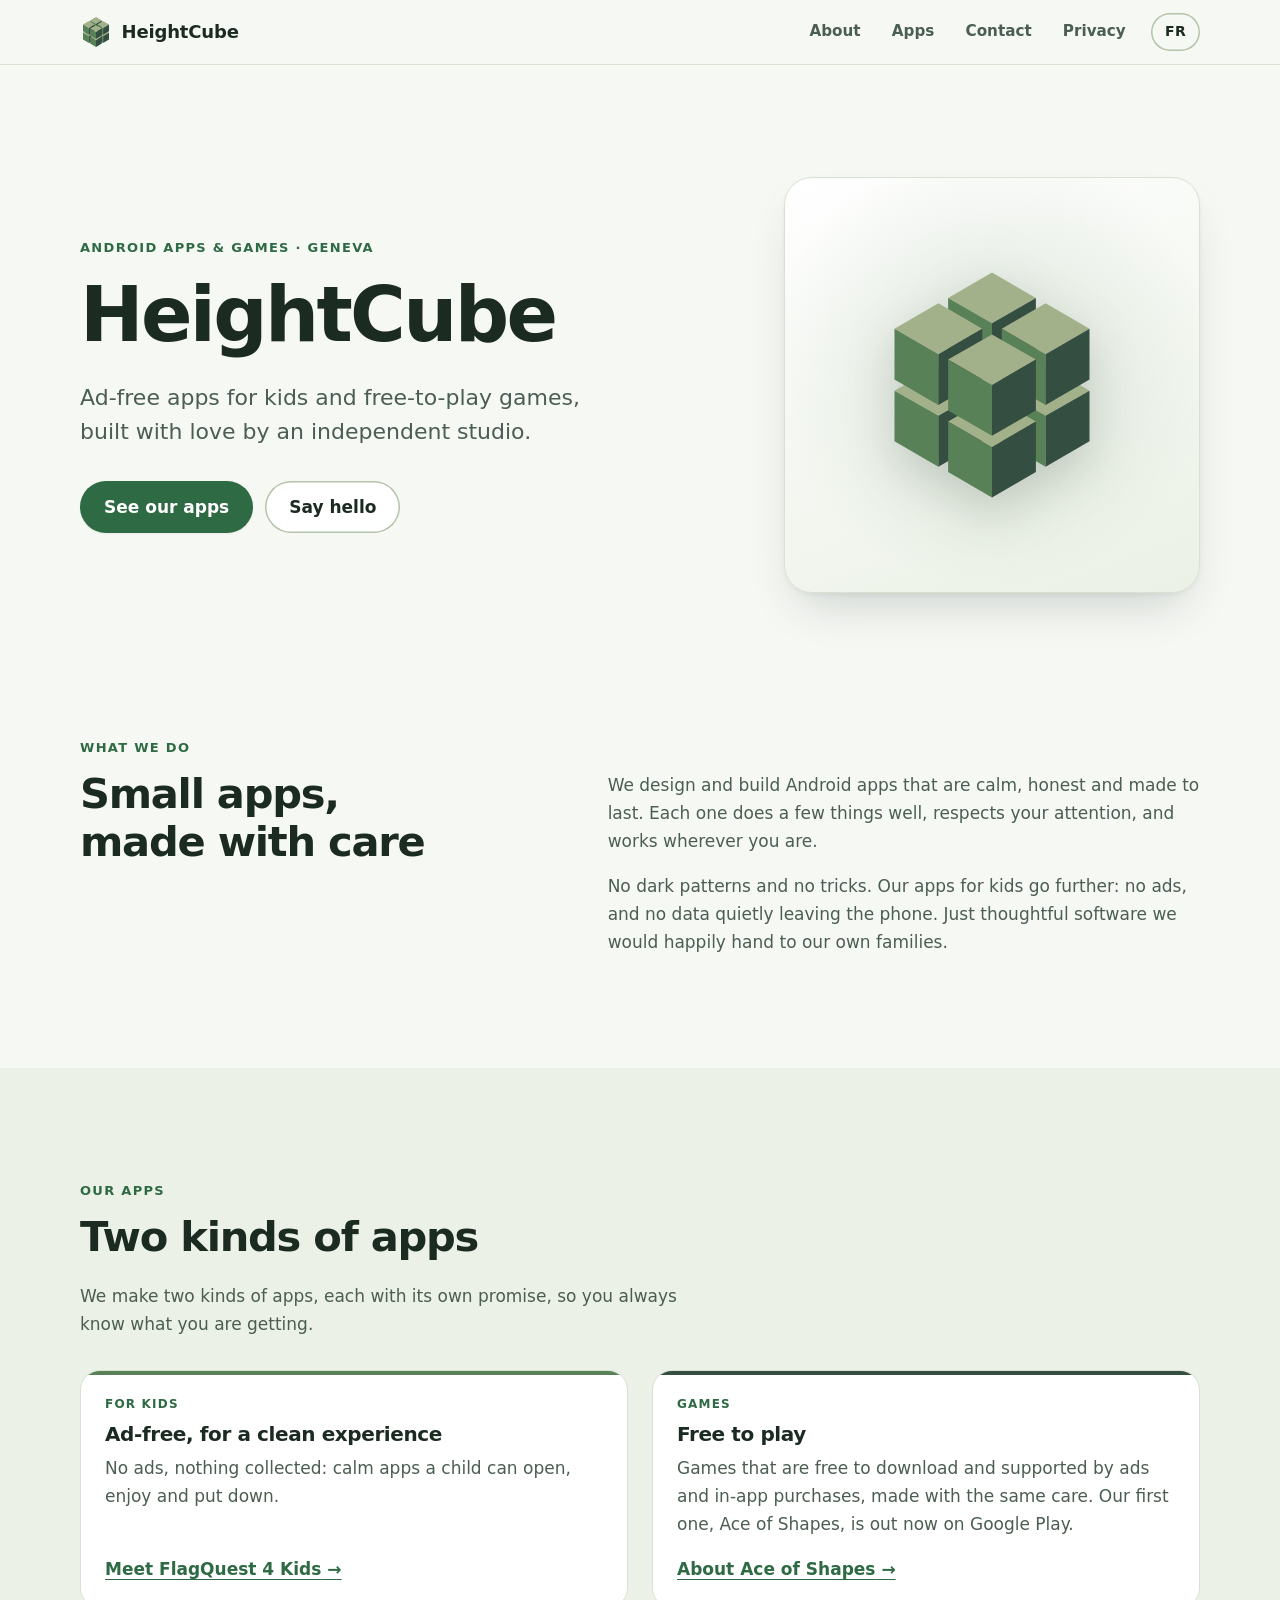
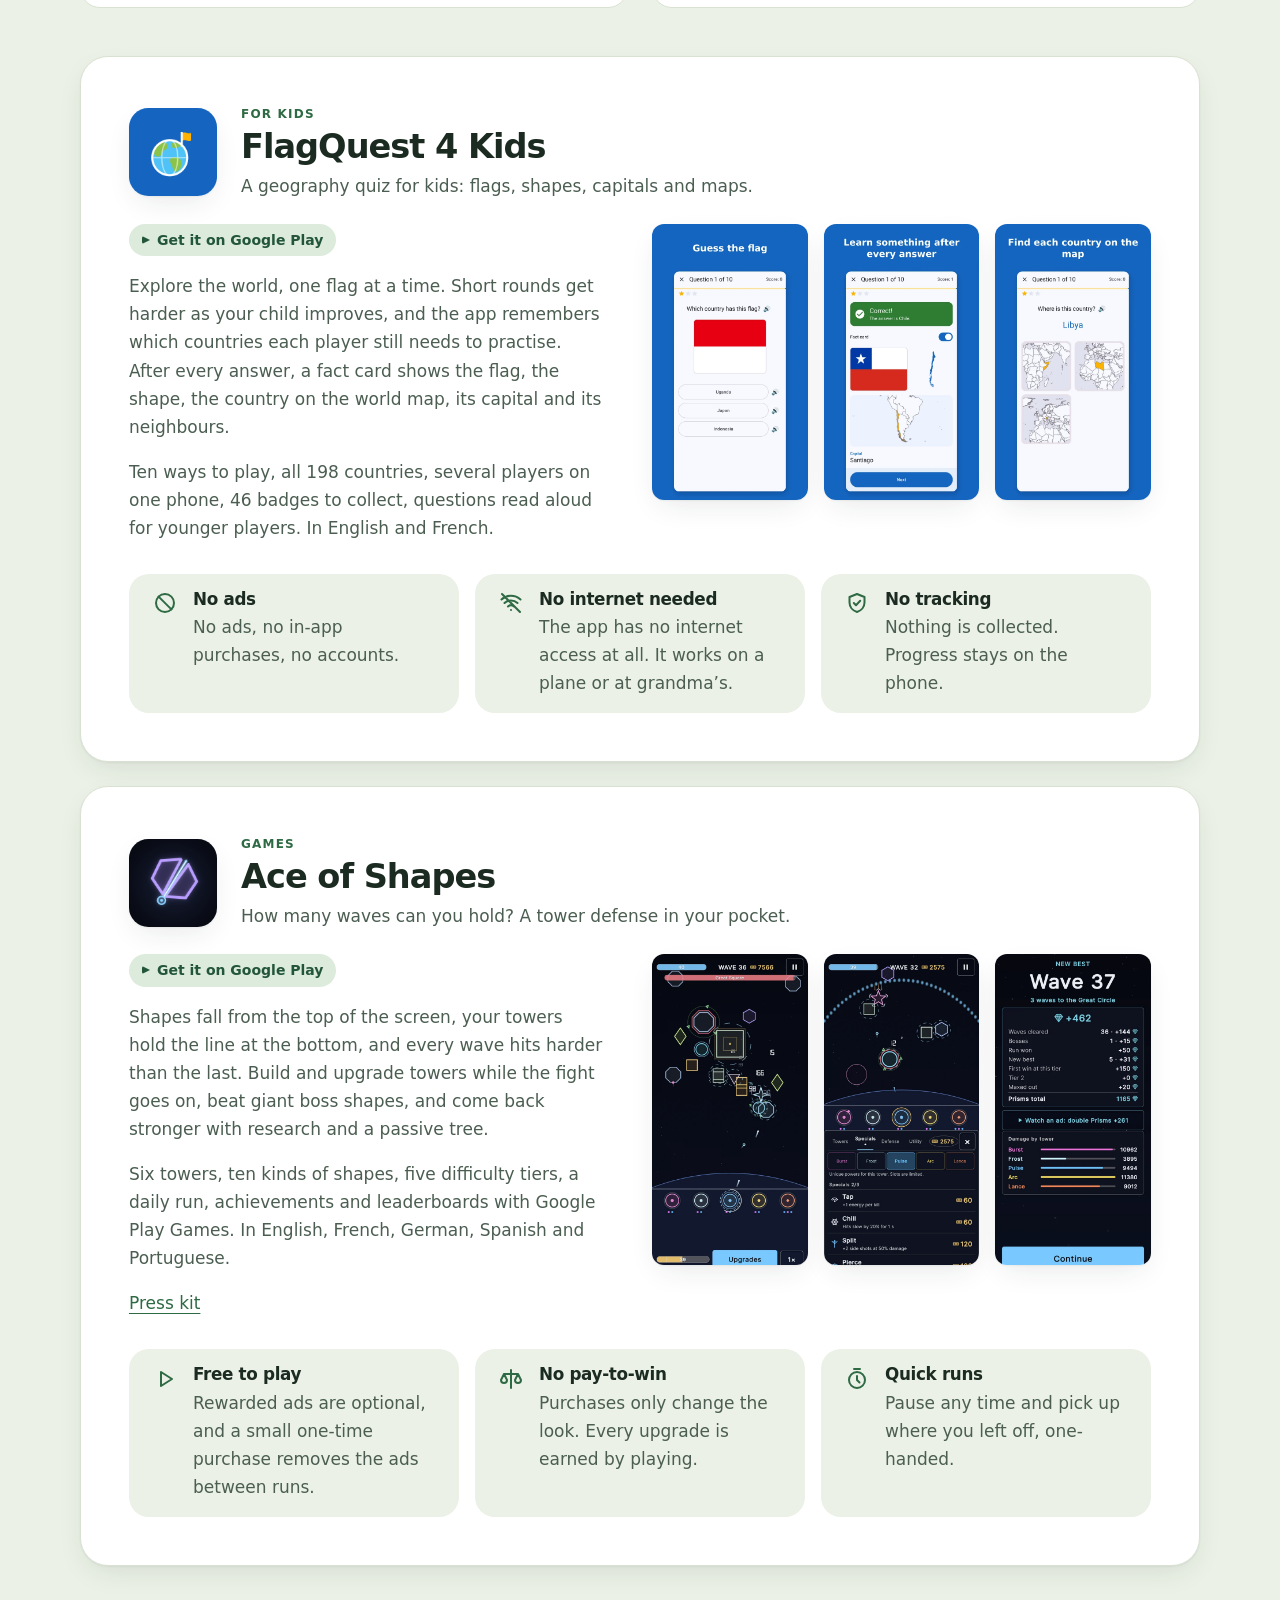
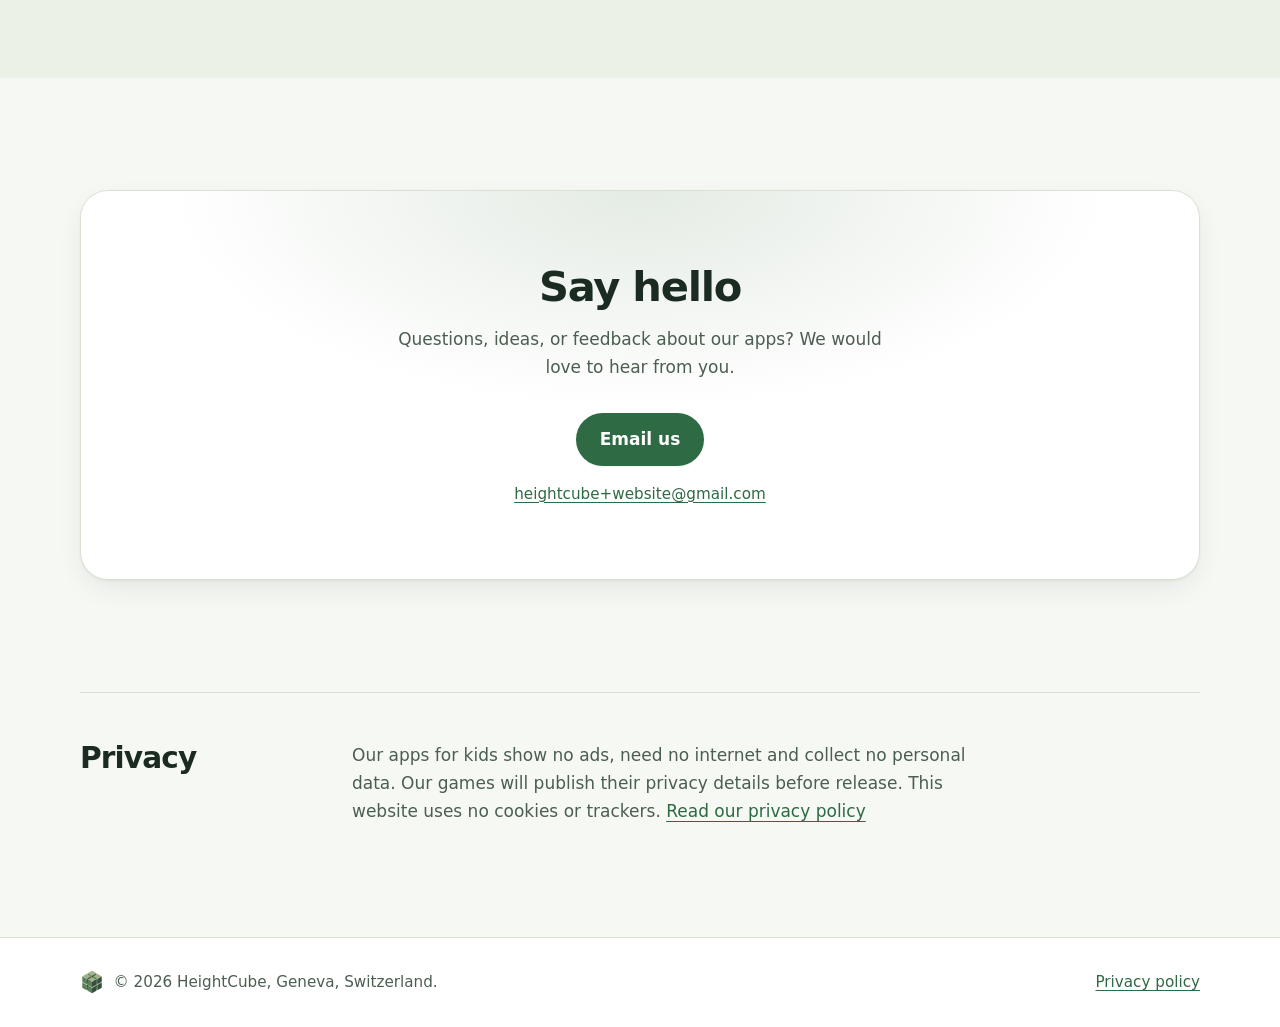
==== commit f8fdf148: "Home: FlagQuest 4 Kids and Ace of Shapes live on Google Play (store links), Ace of Shapes card with " ====
--- a/index.html
+++ b/index.html
@@ -108,7 +108,7 @@
         <li class="tier">
           <p class="tier-label">Games</p>
           <h3>Free to play</h3>
-          <p>Games that are free to download and supported by ads and in-app purchases, made with the same care. Our first one, Ace of Shapes, is coming soon.</p>
+          <p>Games that are free to download and supported by ads and in-app purchases, made with the same care. Our first one, Ace of Shapes, is out now on Google Play.</p>
           <a href="#games">About Ace of Shapes</a>
         </li>
       </ul>
@@ -124,7 +124,7 @@
         </div>
         <div class="app-body">
           <div>
-            <span class="badge">Coming soon to Google Play</span>
+            <a class="badge badge-link" href="https://play.google.com/store/apps/details?id=com.heightcube.flagquest">Get it on Google Play</a>
             <div class="prose">
               <p>Explore the world, one flag at a time. Short rounds get harder as your child improves, and the app remembers which countries each player still needs to practise. After every answer, a fact card shows the flag, the shape, the country on the world map, its capital and its neighbours.</p>
               <p>Ten ways to play, all 198 countries, several players on one phone, 46 badges to collect, questions read aloud for younger players. In English and French.</p>
@@ -152,34 +152,44 @@
         </ul>
       </article>
 
-      <article id="games" class="card app teaser" aria-labelledby="games-title">
-        <div class="teaser-main">
-          <div class="app-head">
-            <svg class="app-icon app-icon-shapes" viewBox="0 0 64 64" aria-hidden="true" focusable="false">
-              <circle class="shape-a" cx="22" cy="22" r="9"/>
-              <path class="shape-b" d="M42 12.5l10 17.5H32z"/>
-              <rect class="shape-c" x="13.5" y="34" width="17" height="17" rx="2.5"/>
-              <path class="shape-d" d="M42 33l9.5 9.5L42 52l-9.5-9.5z"/>
-            </svg>
-            <div>
-              <p class="tier-label">Games</p>
-              <h3 id="games-title">Ace of Shapes</h3>
-              <p class="app-tagline">Our first free-to-play game.</p>
+      <article id="games" class="card app" aria-labelledby="games-title">
+        <div class="app-head">
+          <img class="app-icon" src="apps/aceofshapes/icon.png" width="512" height="512" alt="">
+          <div>
+            <p class="tier-label">Games</p>
+            <h3 id="games-title">Ace of Shapes</h3>
+            <p class="app-tagline">How many waves can you hold? A tower defense in your pocket.</p>
+          </div>
+        </div>
+        <div class="app-body">
+          <div>
+            <a class="badge badge-link" href="https://play.google.com/store/apps/details?id=com.heightcube.aceofshapes&amp;hl=en">Get it on Google Play</a>
+            <div class="prose">
+              <p>Shapes fall from the top of the screen, your towers hold the line at the bottom, and every wave hits harder than the last. Build and upgrade towers while the fight goes on, beat giant boss shapes, and come back stronger with research and a passive tree.</p>
+              <p>Six towers, ten kinds of shapes, five difficulty tiers, a daily run, achievements and leaderboards with Google Play Games. In English, French, German, Spanish and Portuguese.</p>
+              <p><a href="aceofshapes/">Press kit</a></p>
             </div>
           </div>
-          <span class="badge">Coming soon to Google Play</span>
-          <div class="prose">
-            <p>Ace of Shapes is free to play and supported by ads and in-app purchases. Its screenshots and privacy details will be published here before it comes out.</p>
-          </div>
-        </div>
-        <div class="teaser-art" aria-hidden="true">
-          <svg viewBox="0 0 256 120" focusable="false">
-            <circle class="shape-a" cx="32" cy="60" r="24"/>
-            <path class="shape-b" d="M98 36l26 46H72z"/>
-            <rect class="shape-c" x="140" y="38" width="44" height="44" rx="6"/>
-            <path class="shape-d" d="M224 34l24 26-24 26-24-26z"/>
-          </svg>
-        </div>
+          <ul class="shots">
+            <li><img src="apps/aceofshapes/shots/1_field.webp" width="540" height="1080" loading="lazy" alt="A boss wave: the Great Square attacks while the towers hold the line"></li>
+            <li><img src="apps/aceofshapes/shots/3_upgrades.webp" width="540" height="1080" loading="lazy" alt="The upgrade menu, open while the fight goes on"></li>
+            <li><img src="apps/aceofshapes/shots/8_run_end.webp" width="540" height="1080" loading="lazy" alt="Run end: a new best wave and the Prisms earned"></li>
+          </ul>
+        </div>
+        <ul class="points">
+          <li>
+            <svg viewBox="0 0 24 24" aria-hidden="true" focusable="false"><path d="M8 5l11 7-11 7z"/></svg>
+            <div><h4>Free to play</h4><p>Rewarded ads are optional, and a small one-time purchase removes the ads between runs.</p></div>
+          </li>
+          <li>
+            <svg viewBox="0 0 24 24" aria-hidden="true" focusable="false"><path d="M12 3v18M5 7h14M5 7l-3 6a3 3 0 0 0 6 0zM19 7l-3 6a3 3 0 0 0 6 0z"/></svg>
+            <div><h4>No pay-to-win</h4><p>Purchases only change the look. Every upgrade is earned by playing.</p></div>
+          </li>
+          <li>
+            <svg viewBox="0 0 24 24" aria-hidden="true" focusable="false"><circle cx="12" cy="13" r="8"/><path d="M12 9v4l2.5 2.5M9 2h6"/></svg>
+            <div><h4>Quick runs</h4><p>Pause any time and pick up where you left off, one-handed.</p></div>
+          </li>
+        </ul>
       </article>
     </section>
 
--- a/style.css
+++ b/style.css
@@ -518,6 +518,7 @@
   padding-top: 2rem;
   border-top: 1px solid var(--line);
 }
+.policy h3 { font-size: 1.1rem; margin-top: 1.5rem; margin-bottom: 0.25rem; }
 .policy p, .policy li { color: var(--muted); }
 .policy strong { color: var(--text); }
 .policy ul { padding-left: 1.25rem; }
@@ -536,3 +537,27 @@
 .site-footer p { margin: 0; }
 .footer-brand { display: inline-flex; align-items: center; gap: 0.6rem; }
 .footer-brand img { width: 1.5rem; height: 1.5rem; }
+
+/* Press kit (aceofshapes/) */
+.presskit { padding-block: var(--s-7) var(--s-8); }
+.presskit h2 { font-size: clamp(1.3rem, 3.5vw, 1.6rem); margin-top: var(--s-7); }
+.pk-head { display: flex; gap: var(--s-5); align-items: center; flex-wrap: wrap; }
+.pk-head h1 { font-size: clamp(2rem, 6vw, 3rem); margin: var(--s-1) 0; }
+.pk-icon { width: 112px; height: 112px; border-radius: 24px; flex: none; }
+.pk-grid { display: grid; gap: var(--s-6); margin-top: var(--s-6); }
+@media (min-width: 52em) { .pk-grid { grid-template-columns: minmax(16rem, 1fr) 2fr; align-items: start; } .pk-desc h2:first-child { margin-top: 0; } }
+.pk-facts h2 { margin-top: 0; }
+.pk-facts dl { margin: 0; display: grid; gap: var(--s-1); }
+.pk-facts dt { font-weight: 700; color: var(--text); margin-top: var(--s-2); }
+.pk-facts dd { margin: 0; color: var(--muted); }
+.pk-gallery { list-style: none; padding: 0; margin: 0; display: grid; gap: var(--s-3); grid-template-columns: repeat(2, 1fr); }
+@media (min-width: 40em) { .pk-gallery { grid-template-columns: repeat(4, 1fr); } }
+.pk-gallery img { width: 100%; height: auto; display: block; border-radius: 14px; border: 1px solid var(--line); }
+.pk-downloads { padding-left: 1.25rem; }
+.pk-downloads li { margin-bottom: var(--s-2); }
+.pk-note { color: var(--muted); max-width: 40rem; }
+
+/* Google Play link styled as the badge (apps live on the store) */
+a.badge-link { text-decoration: none; }
+a.badge-link::before { border-radius: 2px; width: 0; height: 0; background: none; border-style: solid; border-width: 0.3rem 0 0.3rem 0.5rem; border-color: transparent transparent transparent currentColor; }
+a.badge-link:hover { text-decoration: underline; text-underline-offset: 3px; }
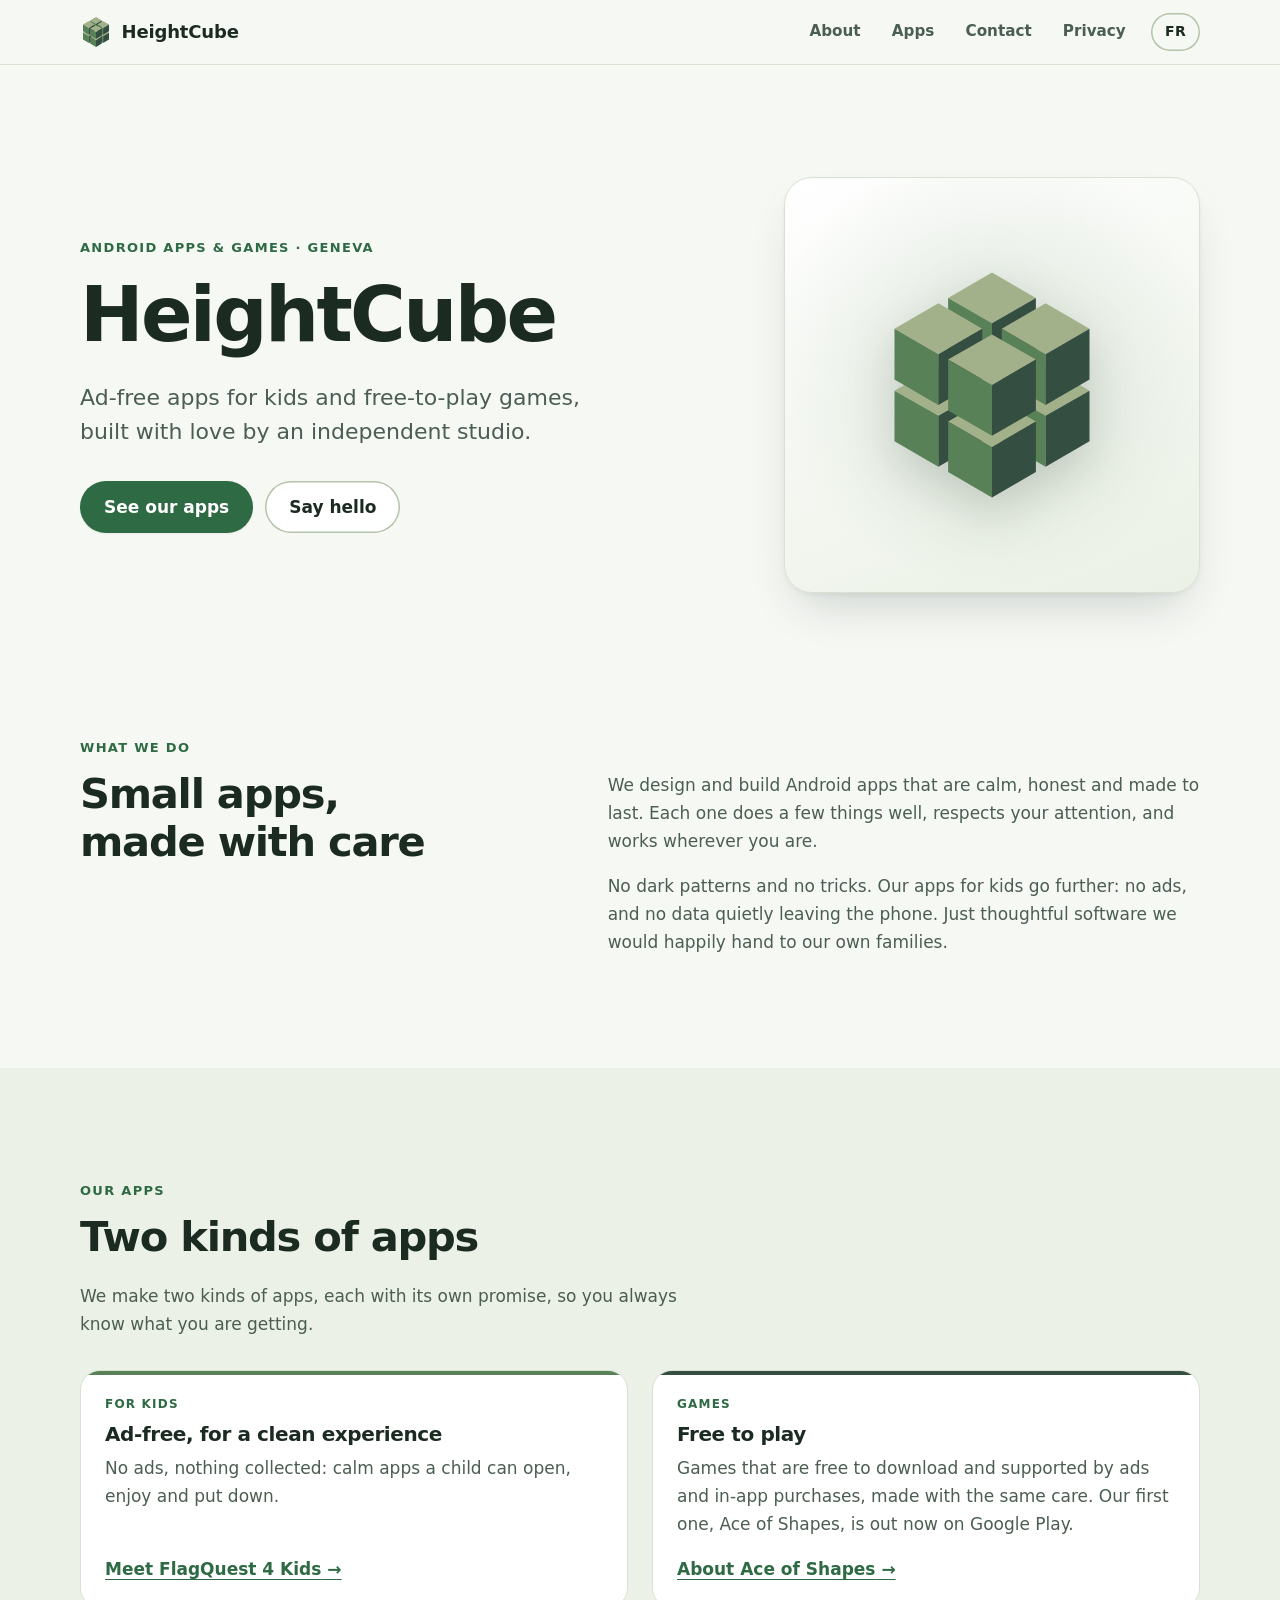
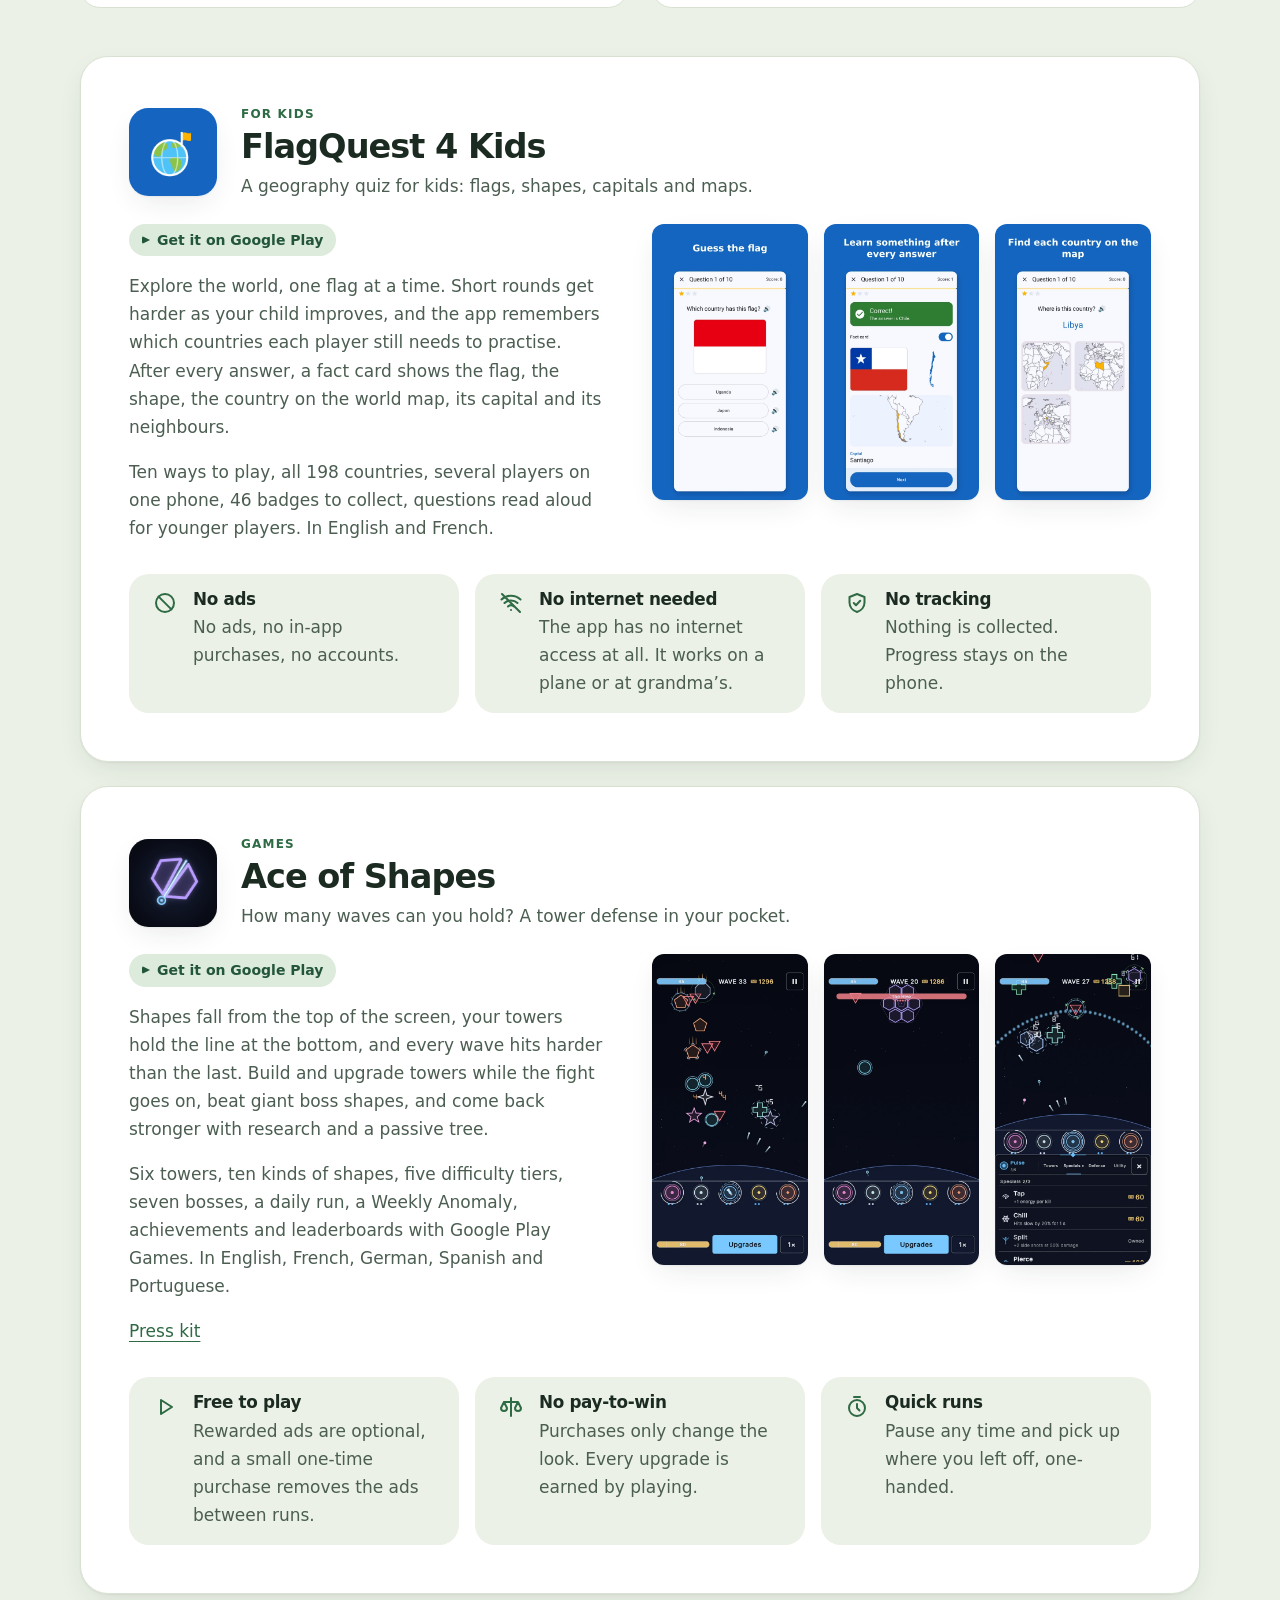
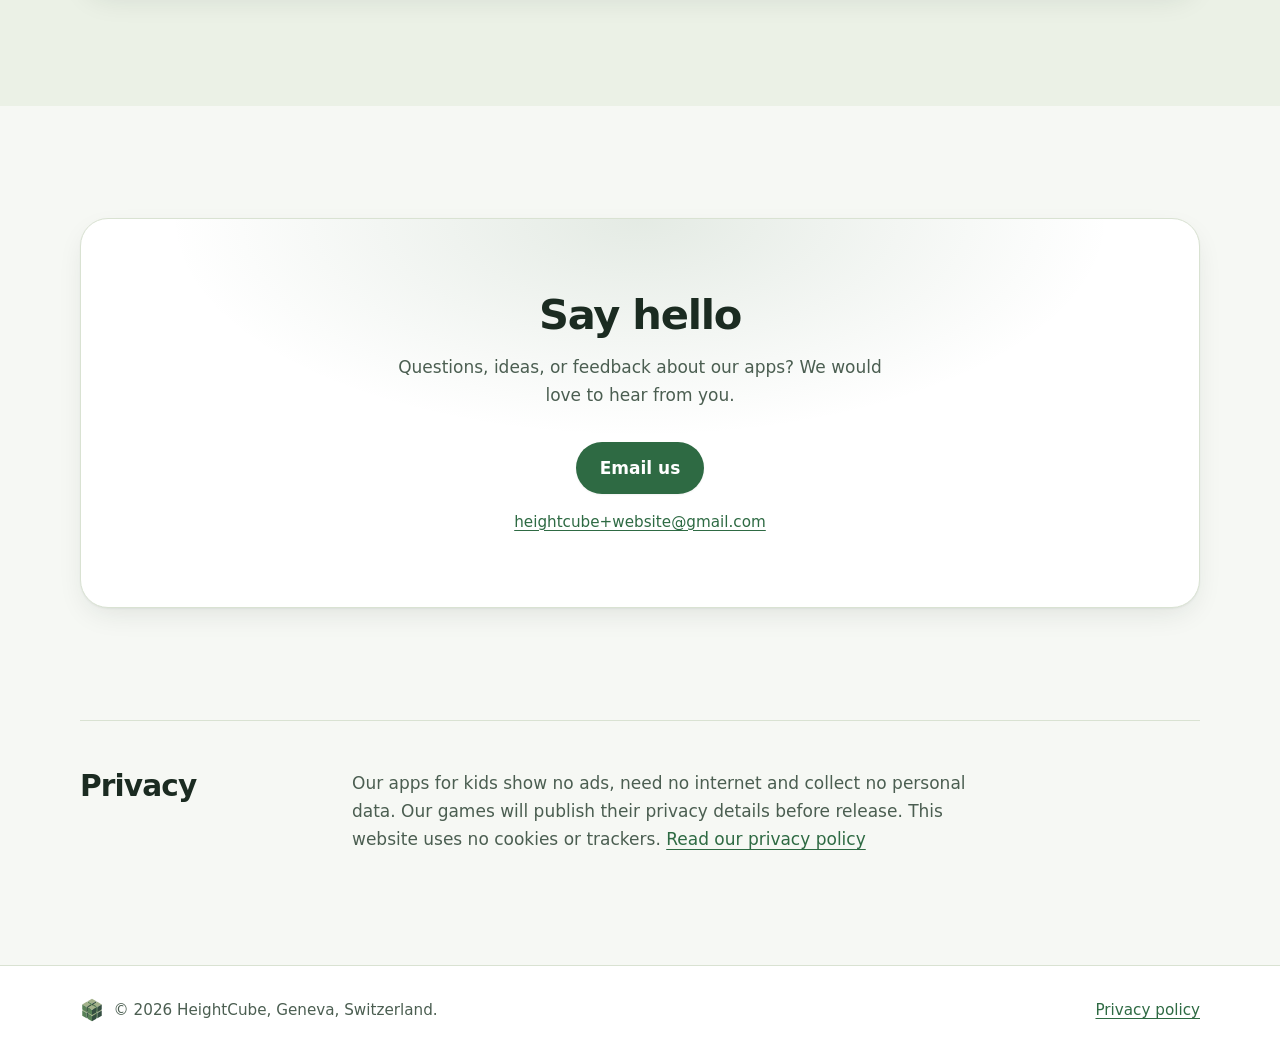
==== commit 3493d559: "Ace of Shapes 1.2: v4 screenshots on the home page and press kit, bosses + Weekly Anomaly in the tex" ====
--- a/index.html
+++ b/index.html
@@ -166,14 +166,14 @@
             <a class="badge badge-link" href="https://play.google.com/store/apps/details?id=com.heightcube.aceofshapes&amp;hl=en">Get it on Google Play</a>
             <div class="prose">
               <p>Shapes fall from the top of the screen, your towers hold the line at the bottom, and every wave hits harder than the last. Build and upgrade towers while the fight goes on, beat giant boss shapes, and come back stronger with research and a passive tree.</p>
-              <p>Six towers, ten kinds of shapes, five difficulty tiers, a daily run, achievements and leaderboards with Google Play Games. In English, French, German, Spanish and Portuguese.</p>
+              <p>Six towers, ten kinds of shapes, five difficulty tiers, seven bosses, a daily run, a Weekly Anomaly, achievements and leaderboards with Google Play Games. In English, French, German, Spanish and Portuguese.</p>
               <p><a href="aceofshapes/">Press kit</a></p>
             </div>
           </div>
           <ul class="shots">
-            <li><img src="apps/aceofshapes/shots/1_field.webp" width="540" height="1080" loading="lazy" alt="A boss wave: the Great Square attacks while the towers hold the line"></li>
+            <li><img src="apps/aceofshapes/shots/1_field.webp" width="540" height="1080" loading="lazy" alt="A busy wave: towers hold the line against falling shapes"></li>
+            <li><img src="apps/aceofshapes/shots/2_boss.webp" width="540" height="1080" loading="lazy" alt="A boss wave: the Hive, a cluster of cells around a core"></li>
             <li><img src="apps/aceofshapes/shots/3_upgrades.webp" width="540" height="1080" loading="lazy" alt="The upgrade menu, open while the fight goes on"></li>
-            <li><img src="apps/aceofshapes/shots/8_run_end.webp" width="540" height="1080" loading="lazy" alt="Run end: a new best wave and the Prisms earned"></li>
           </ul>
         </div>
         <ul class="points">
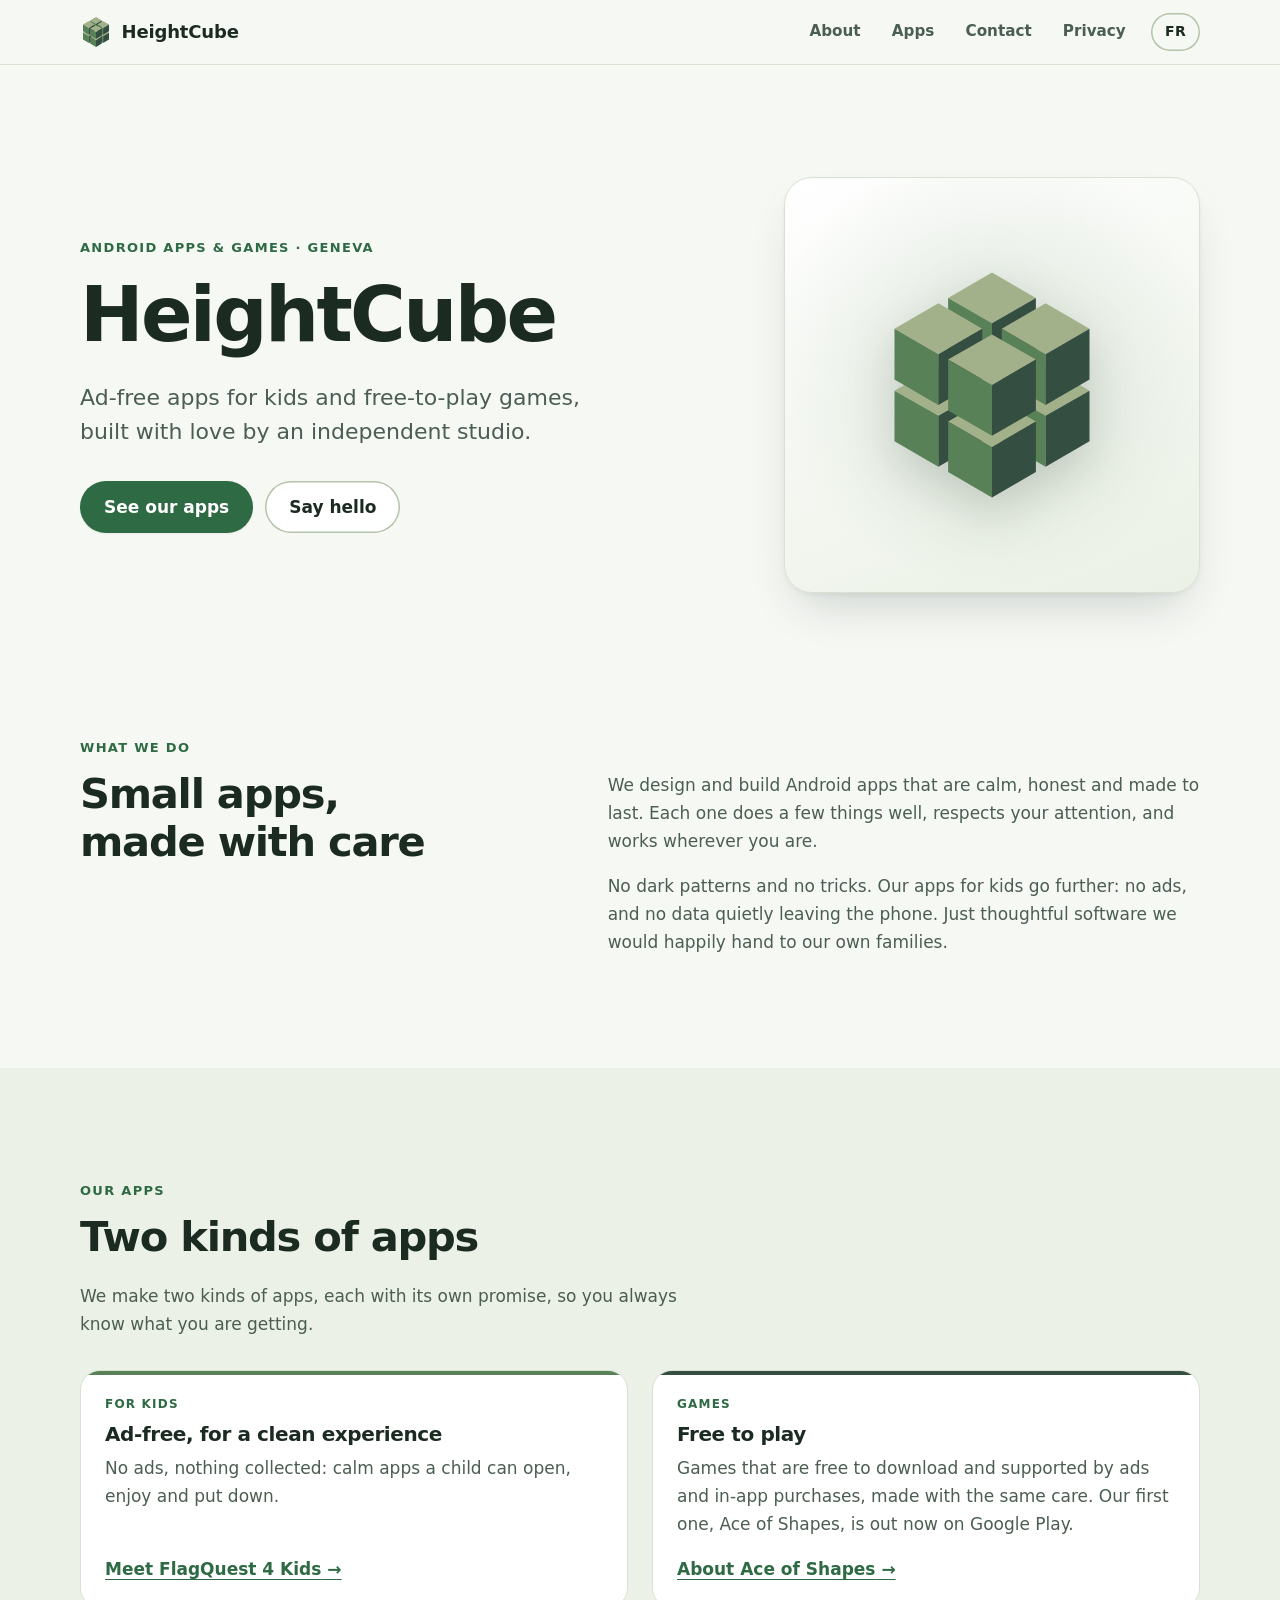
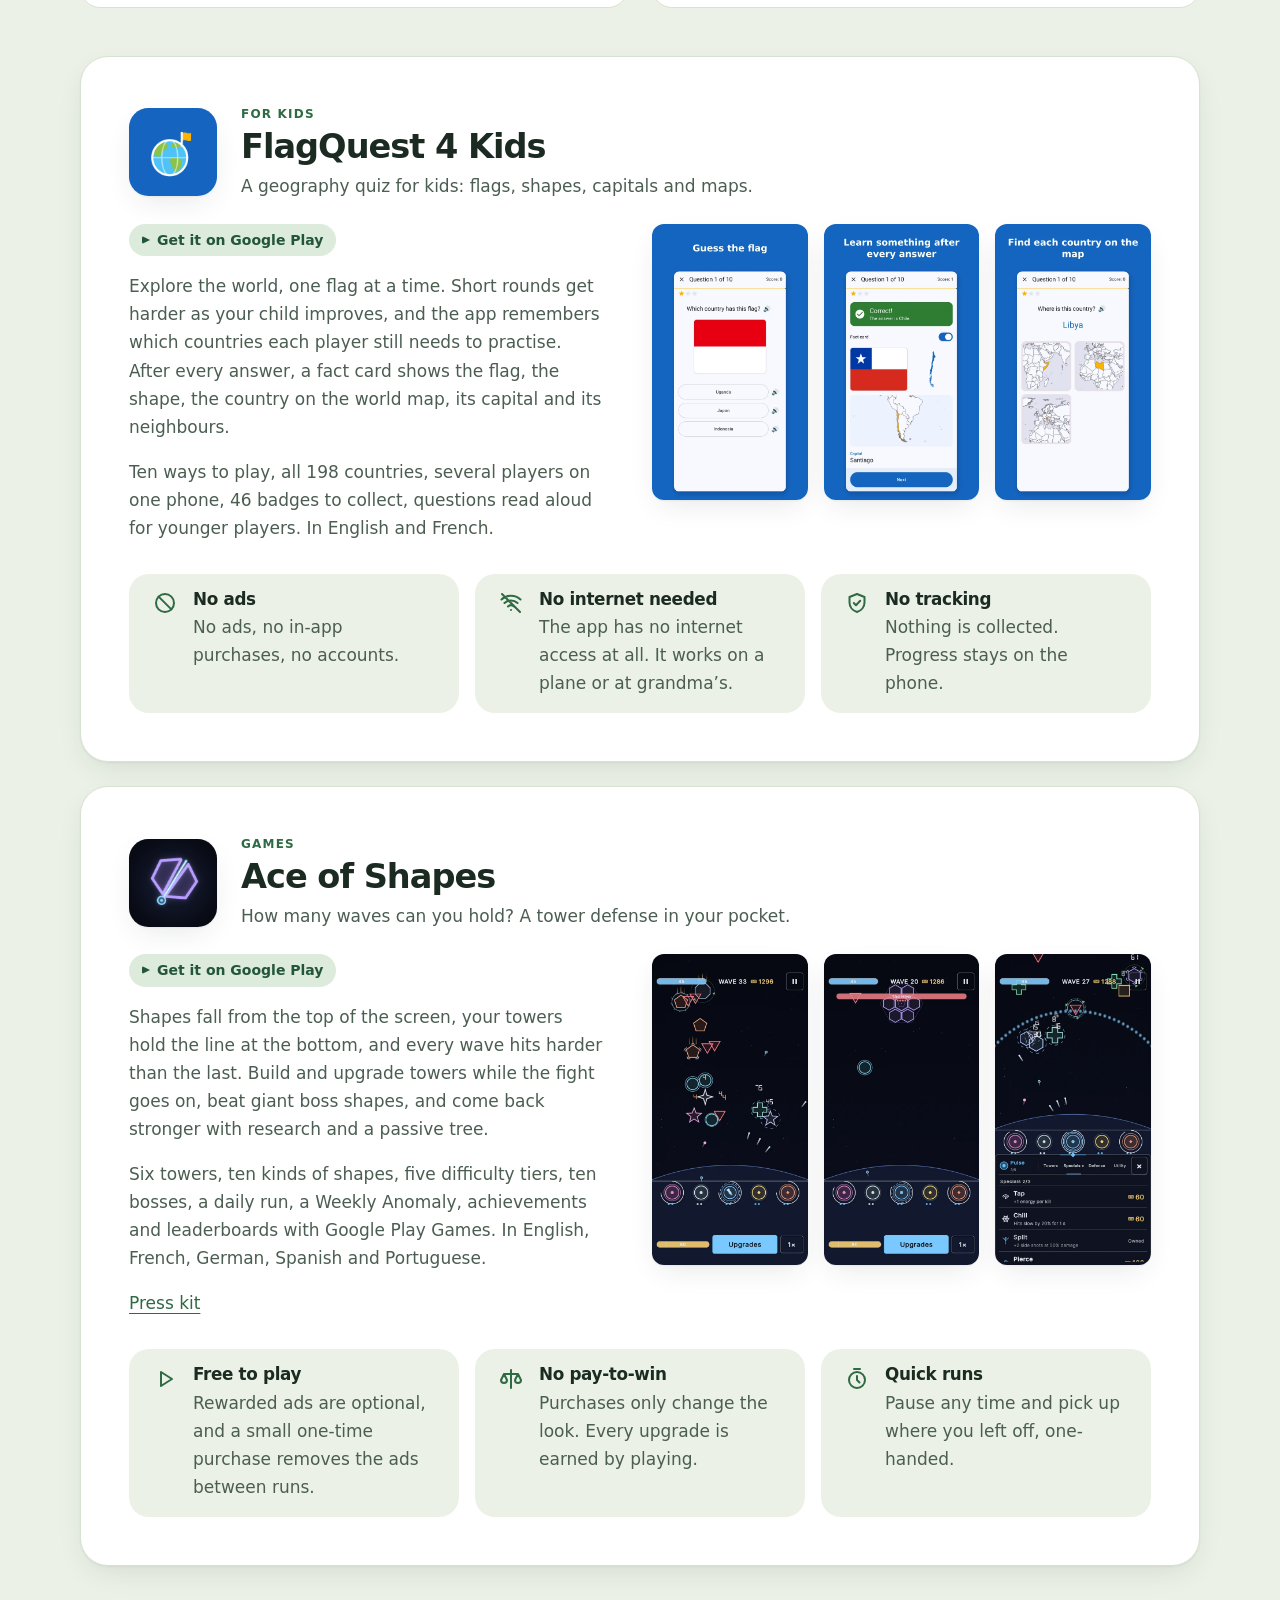
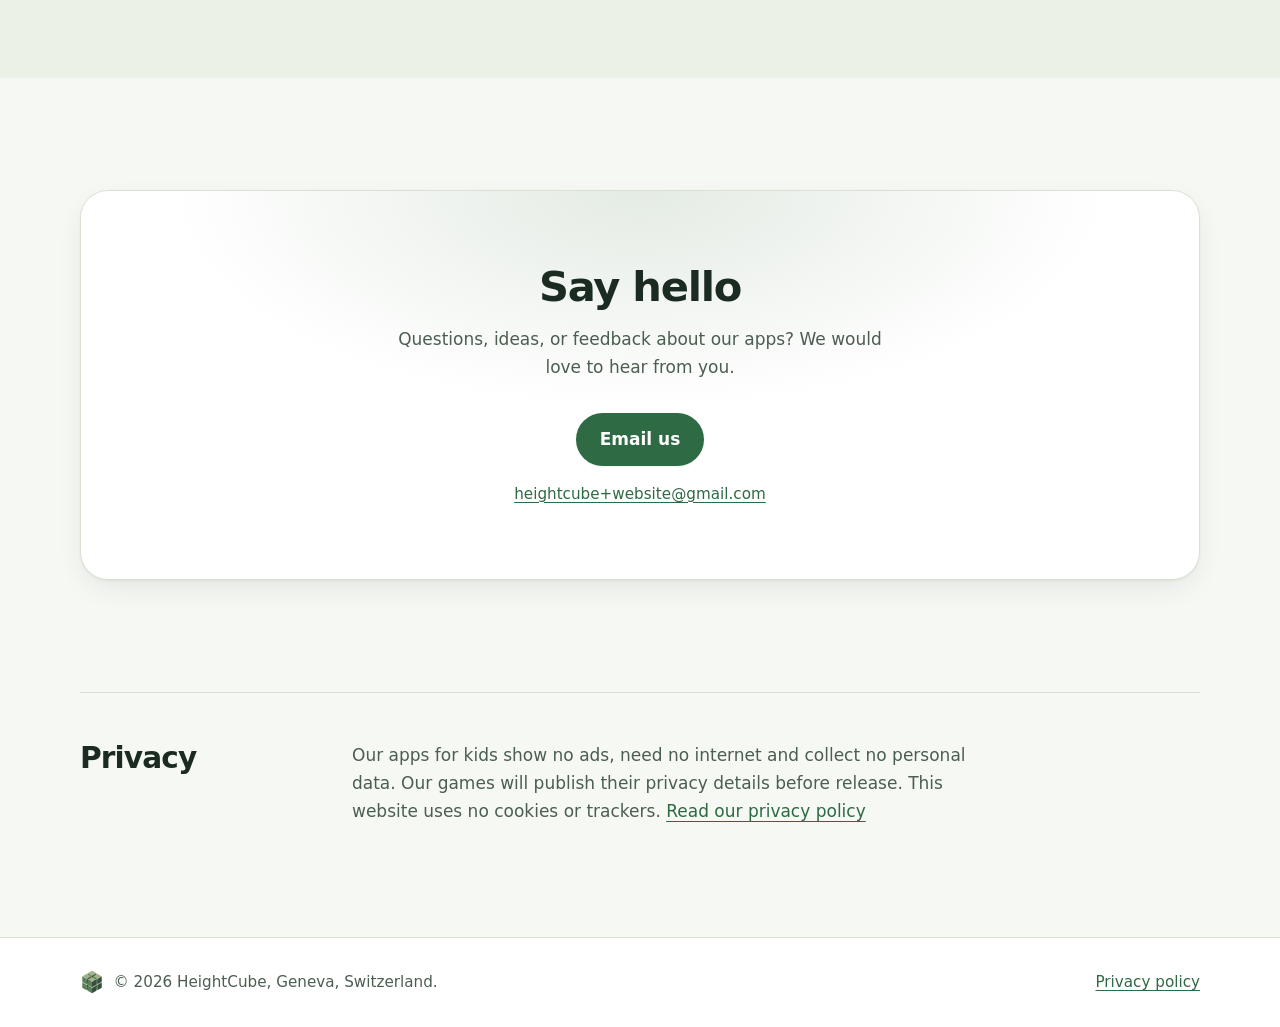
==== commit ff5276df: "Ten bosses (3 original + 7 new), not seven Co-Authored-By: Claude Opus 5.5 <noreply@anthropic.com> C" ====
--- a/index.html
+++ b/index.html
@@ -166,7 +166,7 @@
             <a class="badge badge-link" href="https://play.google.com/store/apps/details?id=com.heightcube.aceofshapes&amp;hl=en">Get it on Google Play</a>
             <div class="prose">
               <p>Shapes fall from the top of the screen, your towers hold the line at the bottom, and every wave hits harder than the last. Build and upgrade towers while the fight goes on, beat giant boss shapes, and come back stronger with research and a passive tree.</p>
-              <p>Six towers, ten kinds of shapes, five difficulty tiers, seven bosses, a daily run, a Weekly Anomaly, achievements and leaderboards with Google Play Games. In English, French, German, Spanish and Portuguese.</p>
+              <p>Six towers, ten kinds of shapes, five difficulty tiers, ten bosses, a daily run, a Weekly Anomaly, achievements and leaderboards with Google Play Games. In English, French, German, Spanish and Portuguese.</p>
               <p><a href="aceofshapes/">Press kit</a></p>
             </div>
           </div>
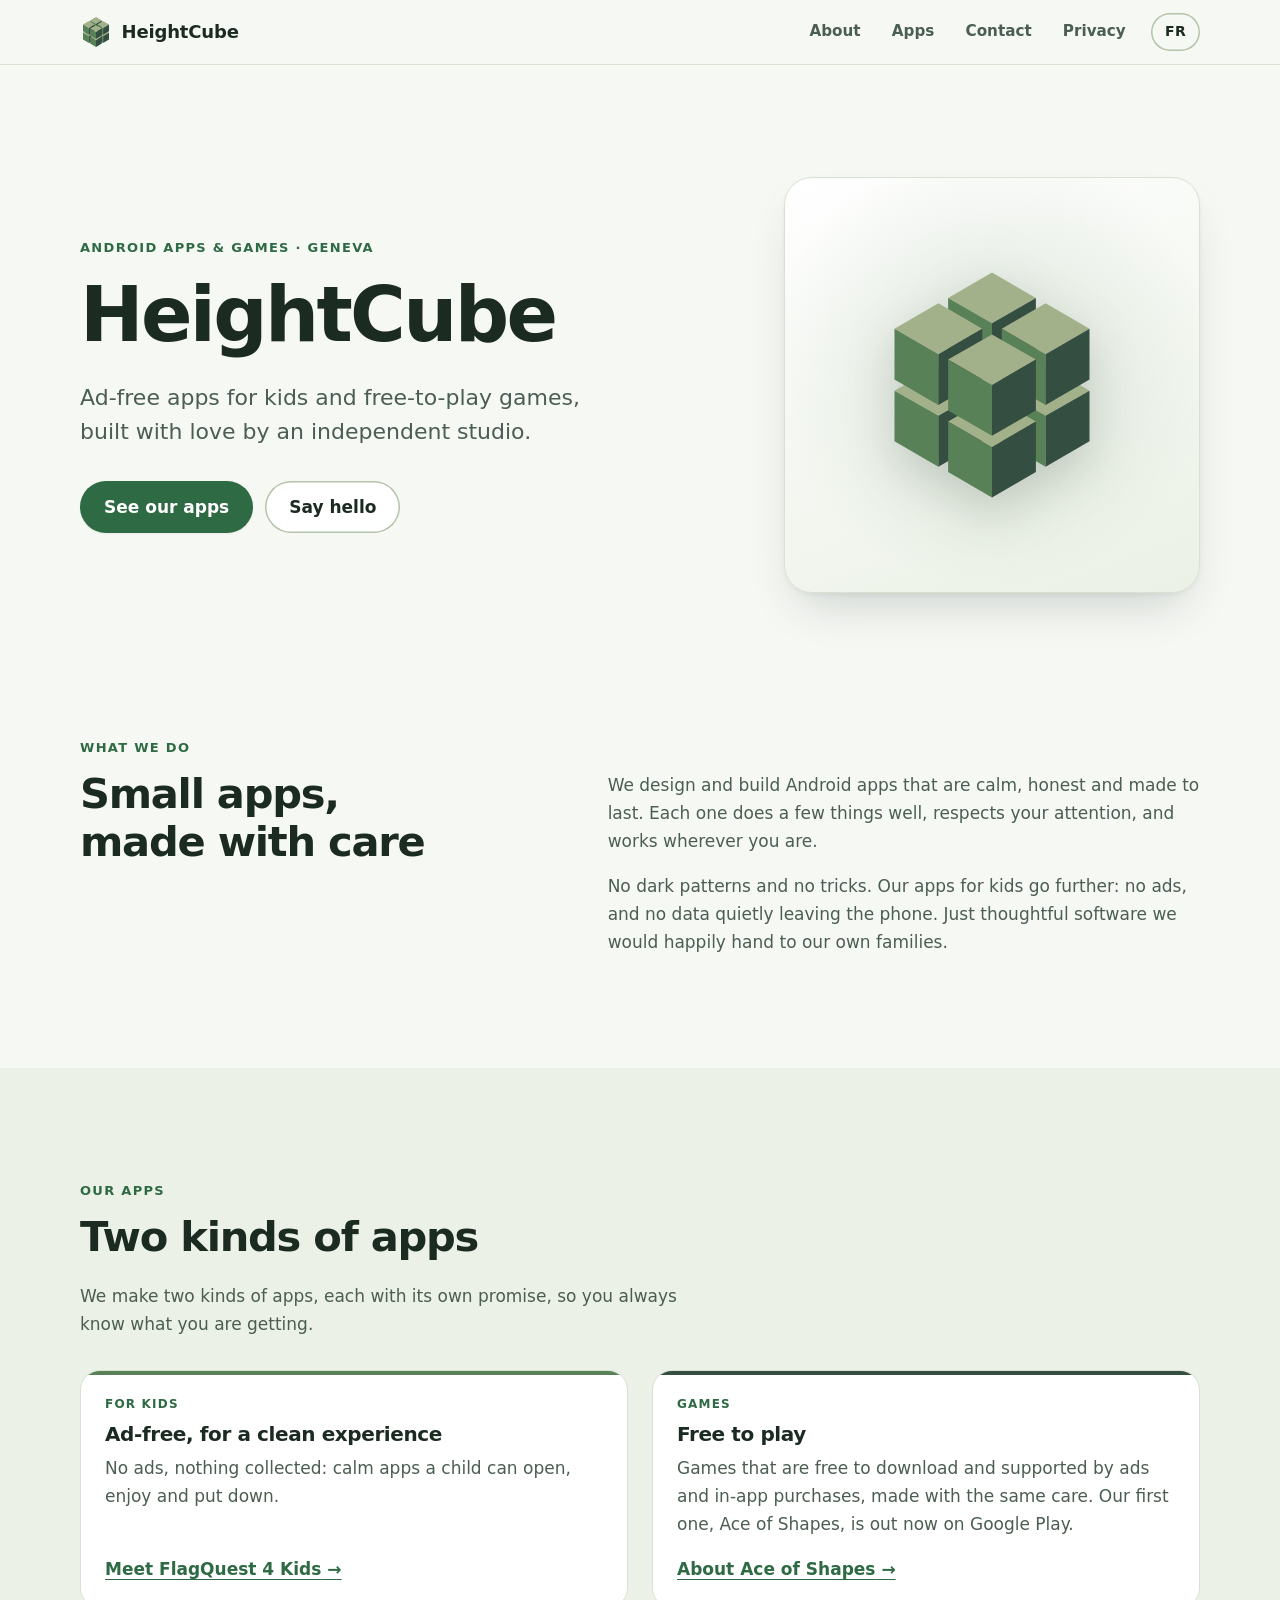
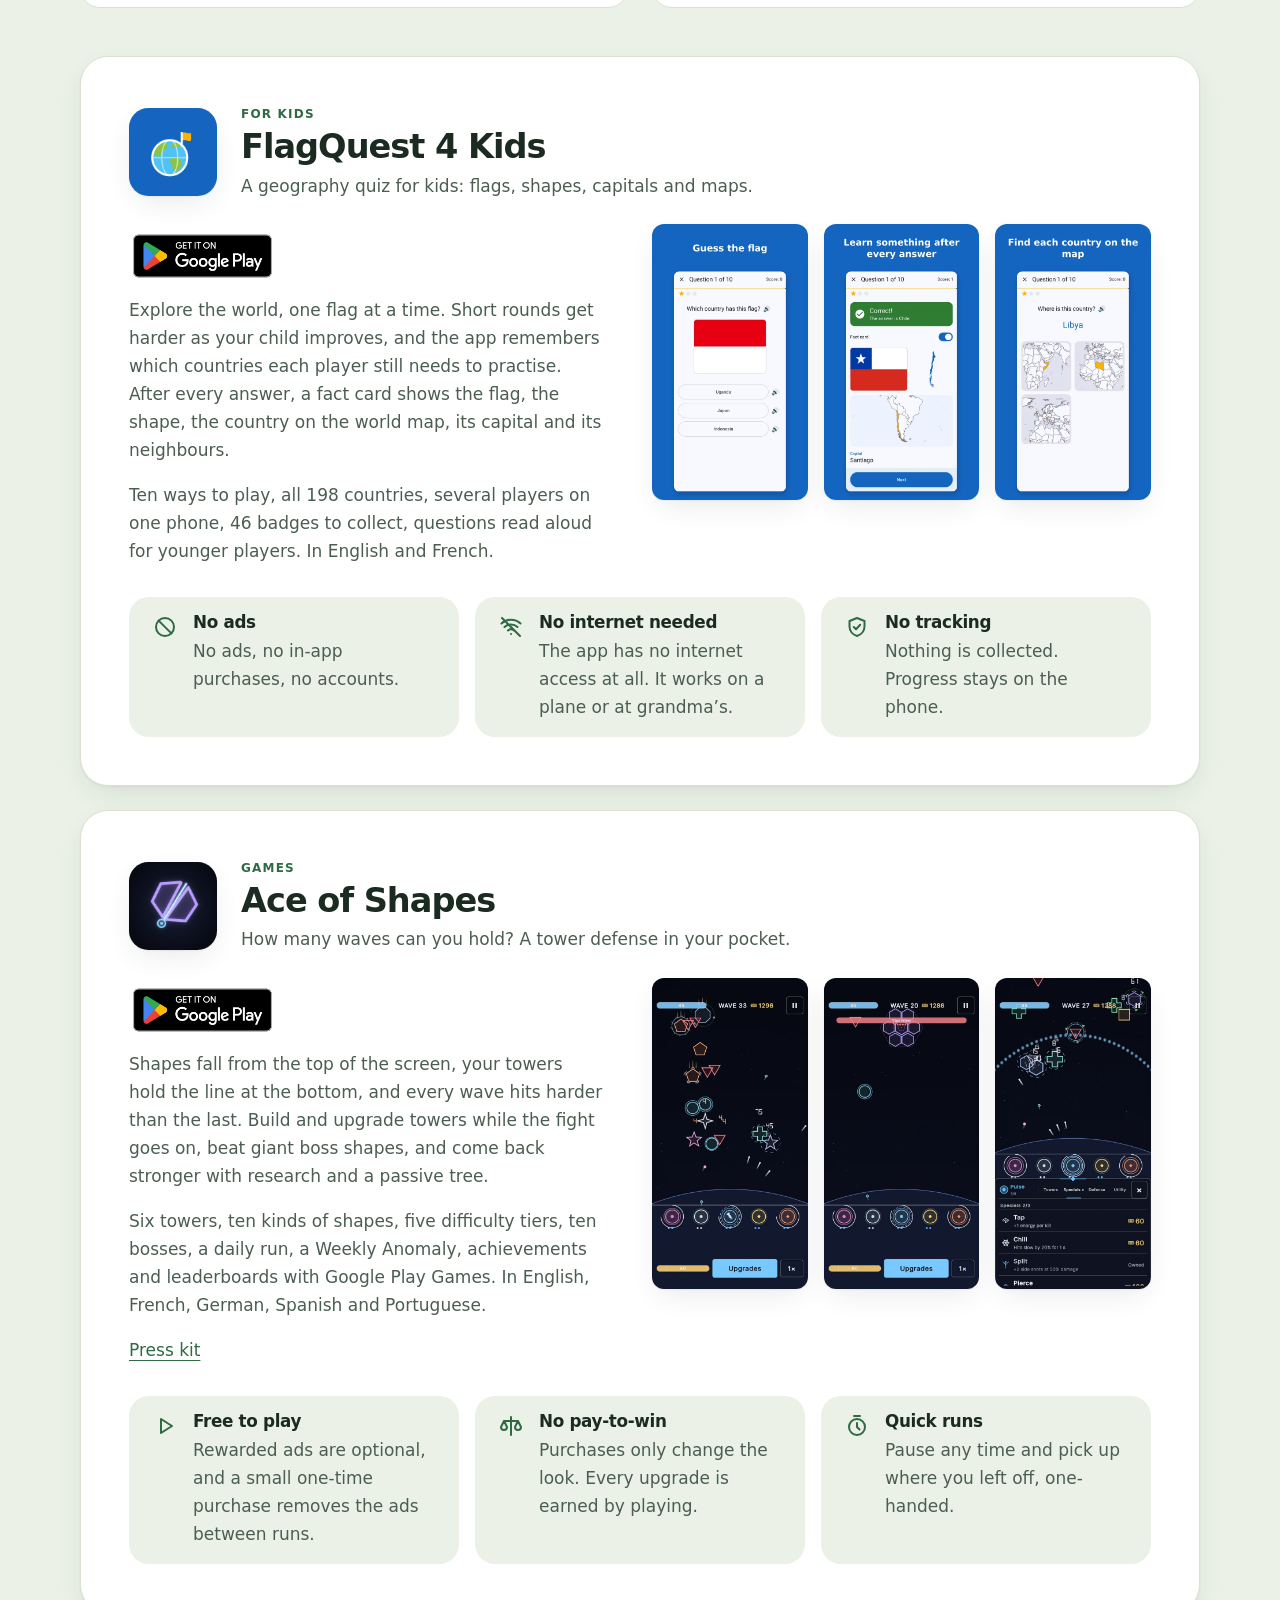
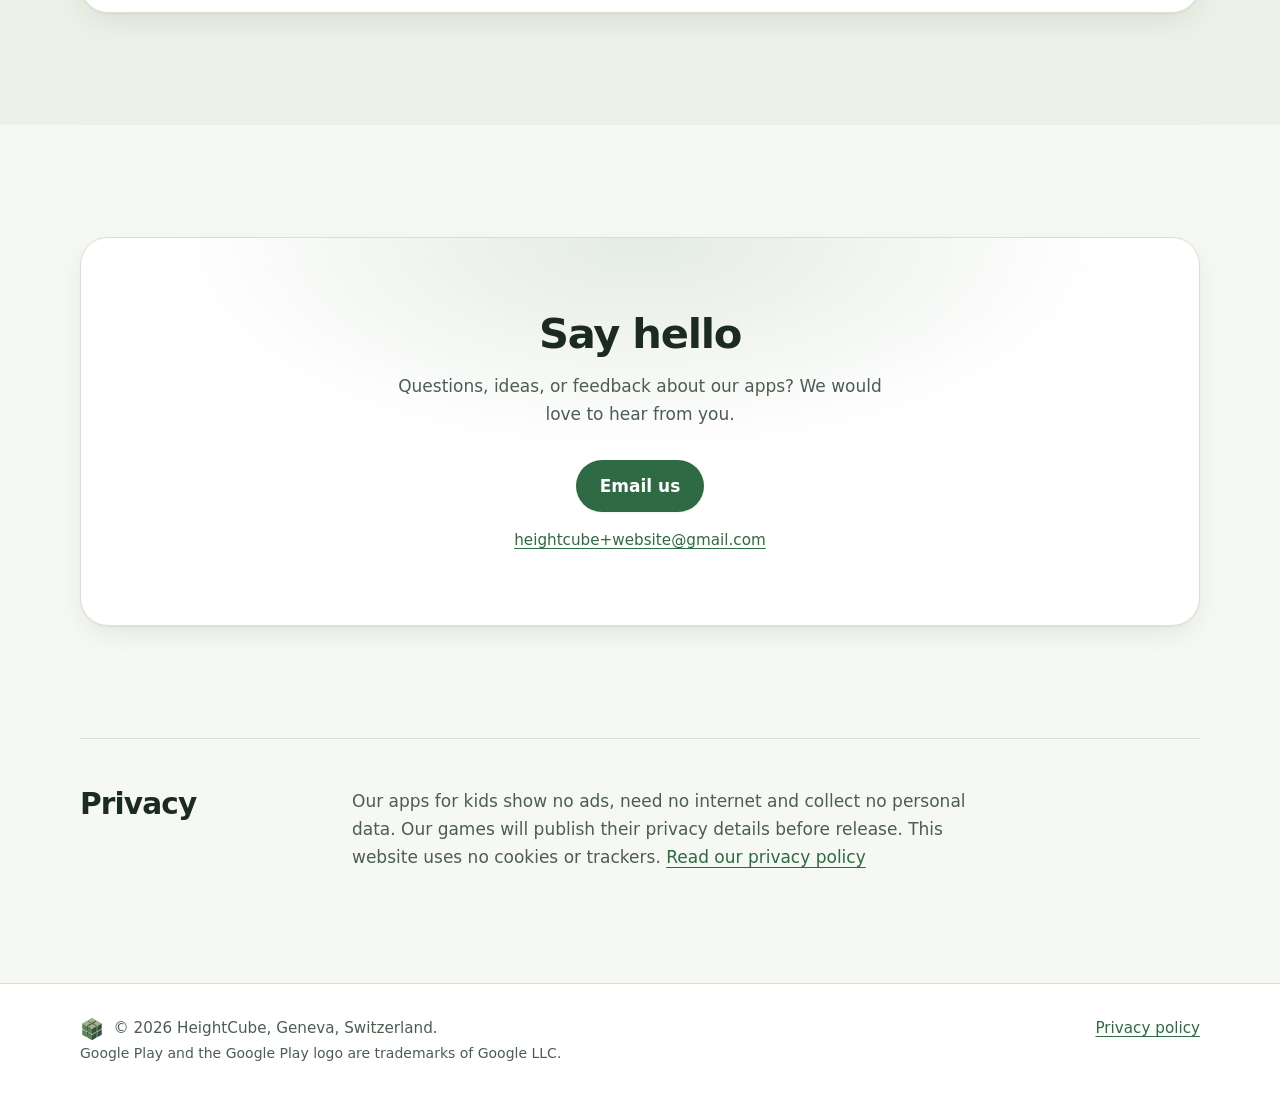
==== commit 96d68d47: "Official Google Play badges (EN/FR) instead of text links, trademark line in the footer Co-Authored-" ====
--- a/index.html
+++ b/index.html
@@ -124,7 +124,7 @@
         </div>
         <div class="app-body">
           <div>
-            <a class="badge badge-link" href="https://play.google.com/store/apps/details?id=com.heightcube.flagquest">Get it on Google Play</a>
+            <a class="play-badge" href="https://play.google.com/store/apps/details?id=com.heightcube.flagquest"><img src="apps/google-play-en.png" width="646" height="250" alt="Get it on Google Play"></a>
             <div class="prose">
               <p>Explore the world, one flag at a time. Short rounds get harder as your child improves, and the app remembers which countries each player still needs to practise. After every answer, a fact card shows the flag, the shape, the country on the world map, its capital and its neighbours.</p>
               <p>Ten ways to play, all 198 countries, several players on one phone, 46 badges to collect, questions read aloud for younger players. In English and French.</p>
@@ -163,7 +163,7 @@
         </div>
         <div class="app-body">
           <div>
-            <a class="badge badge-link" href="https://play.google.com/store/apps/details?id=com.heightcube.aceofshapes&amp;hl=en">Get it on Google Play</a>
+            <a class="play-badge" href="https://play.google.com/store/apps/details?id=com.heightcube.aceofshapes&amp;hl=en"><img src="apps/google-play-en.png" width="646" height="250" alt="Get it on Google Play"></a>
             <div class="prose">
               <p>Shapes fall from the top of the screen, your towers hold the line at the bottom, and every wave hits harder than the last. Build and upgrade towers while the fight goes on, beat giant boss shapes, and come back stronger with research and a passive tree.</p>
               <p>Six towers, ten kinds of shapes, five difficulty tiers, ten bosses, a daily run, a Weekly Anomaly, achievements and leaderboards with Google Play Games. In English, French, German, Spanish and Portuguese.</p>
@@ -221,6 +221,7 @@
       <p class="footer-brand"><img src="favicon.svg" width="24" height="24" alt="">© 2026 HeightCube, Geneva, Switzerland.</p>
       <p><a href="privacy.html">Privacy policy</a></p>
     </div>
+    <div class="wrap"><p class="tm-note">Google Play and the Google Play logo are trademarks of Google LLC.</p></div>
   </footer>
 
   <script src="site.js"></script>
--- a/style.css
+++ b/style.css
@@ -561,3 +561,8 @@
 a.badge-link { text-decoration: none; }
 a.badge-link::before { border-radius: 2px; width: 0; height: 0; background: none; border-style: solid; border-width: 0.3rem 0 0.3rem 0.5rem; border-color: transparent transparent transparent currentColor; }
 a.badge-link:hover { text-decoration: underline; text-underline-offset: 3px; }
+
+/* Official Google Play badge (Google brand rules: unmodified, trademark line in the footer) */
+.play-badge { display: inline-block; line-height: 0; }
+.play-badge img { height: 4rem; width: auto; margin-left: -0.4rem; }
+.tm-note { font-size: var(--fs-sm); color: var(--muted); margin: var(--s-3) 0 0; }
